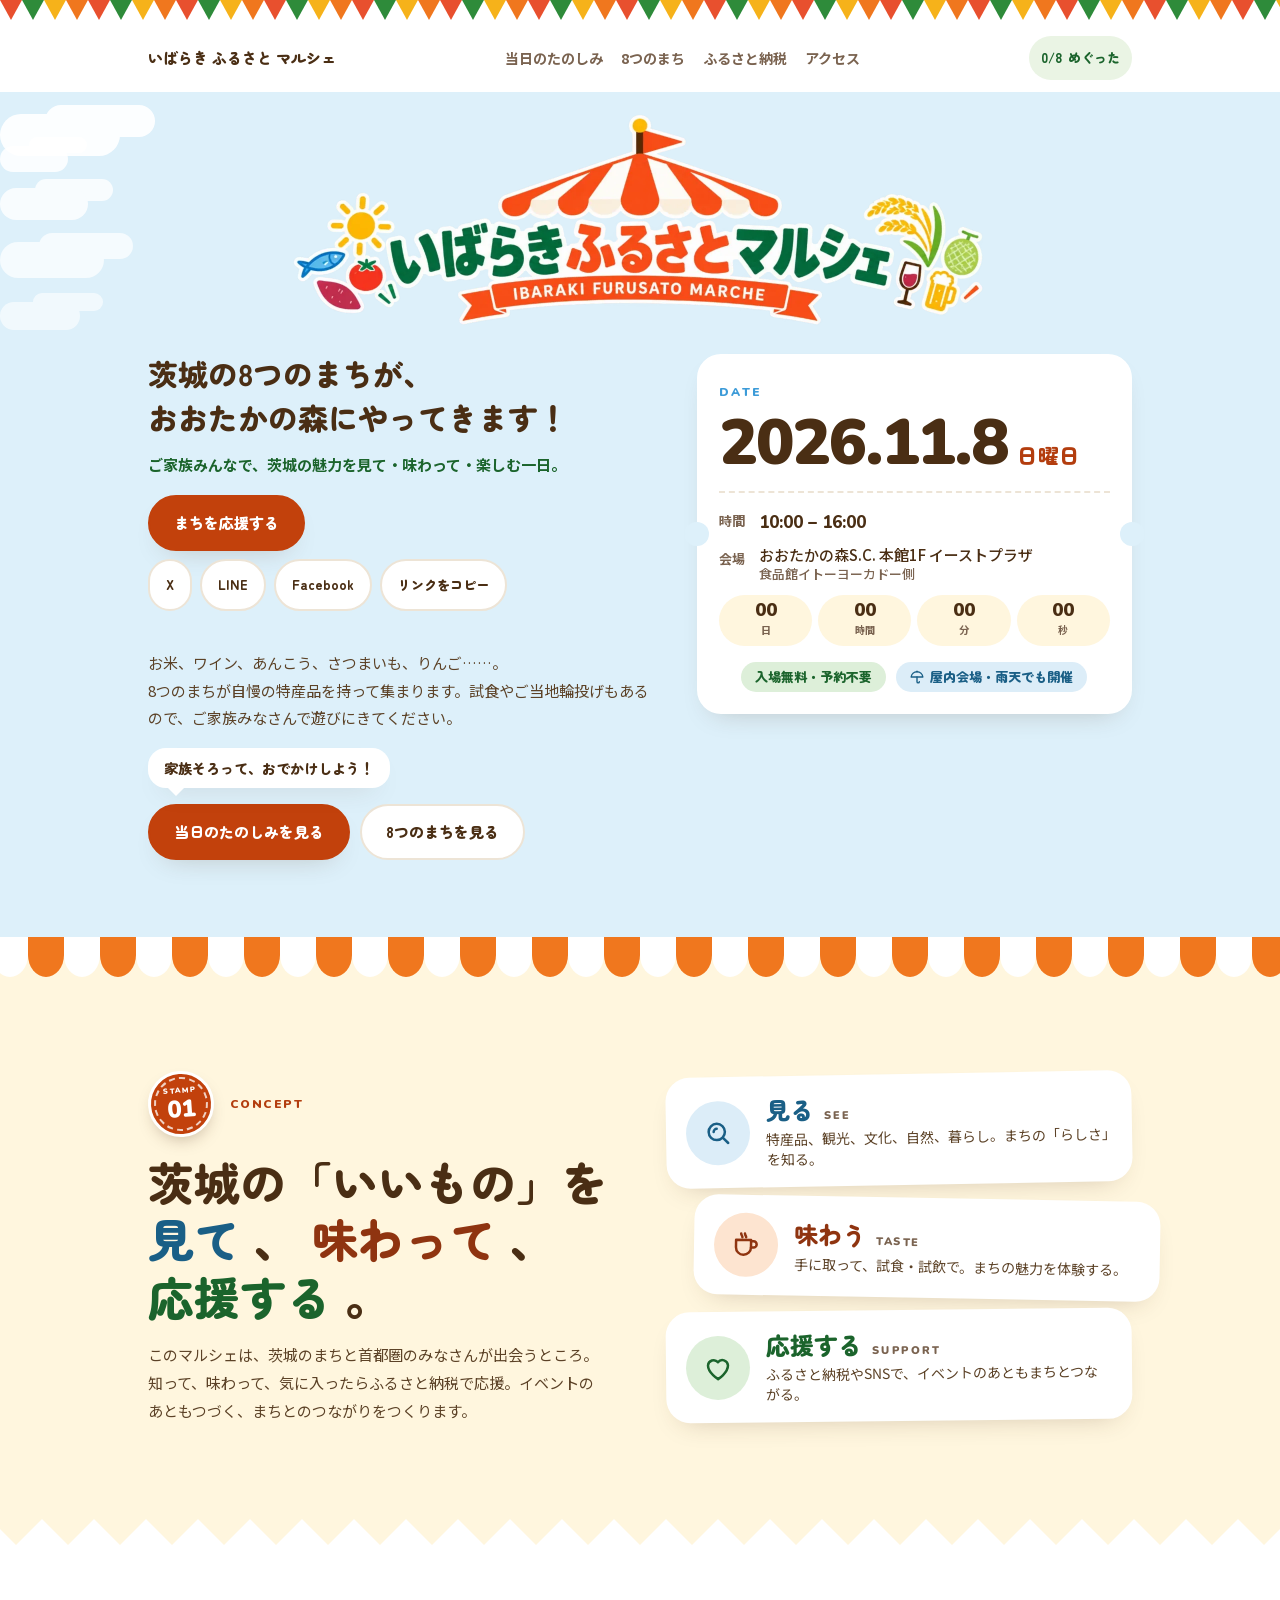
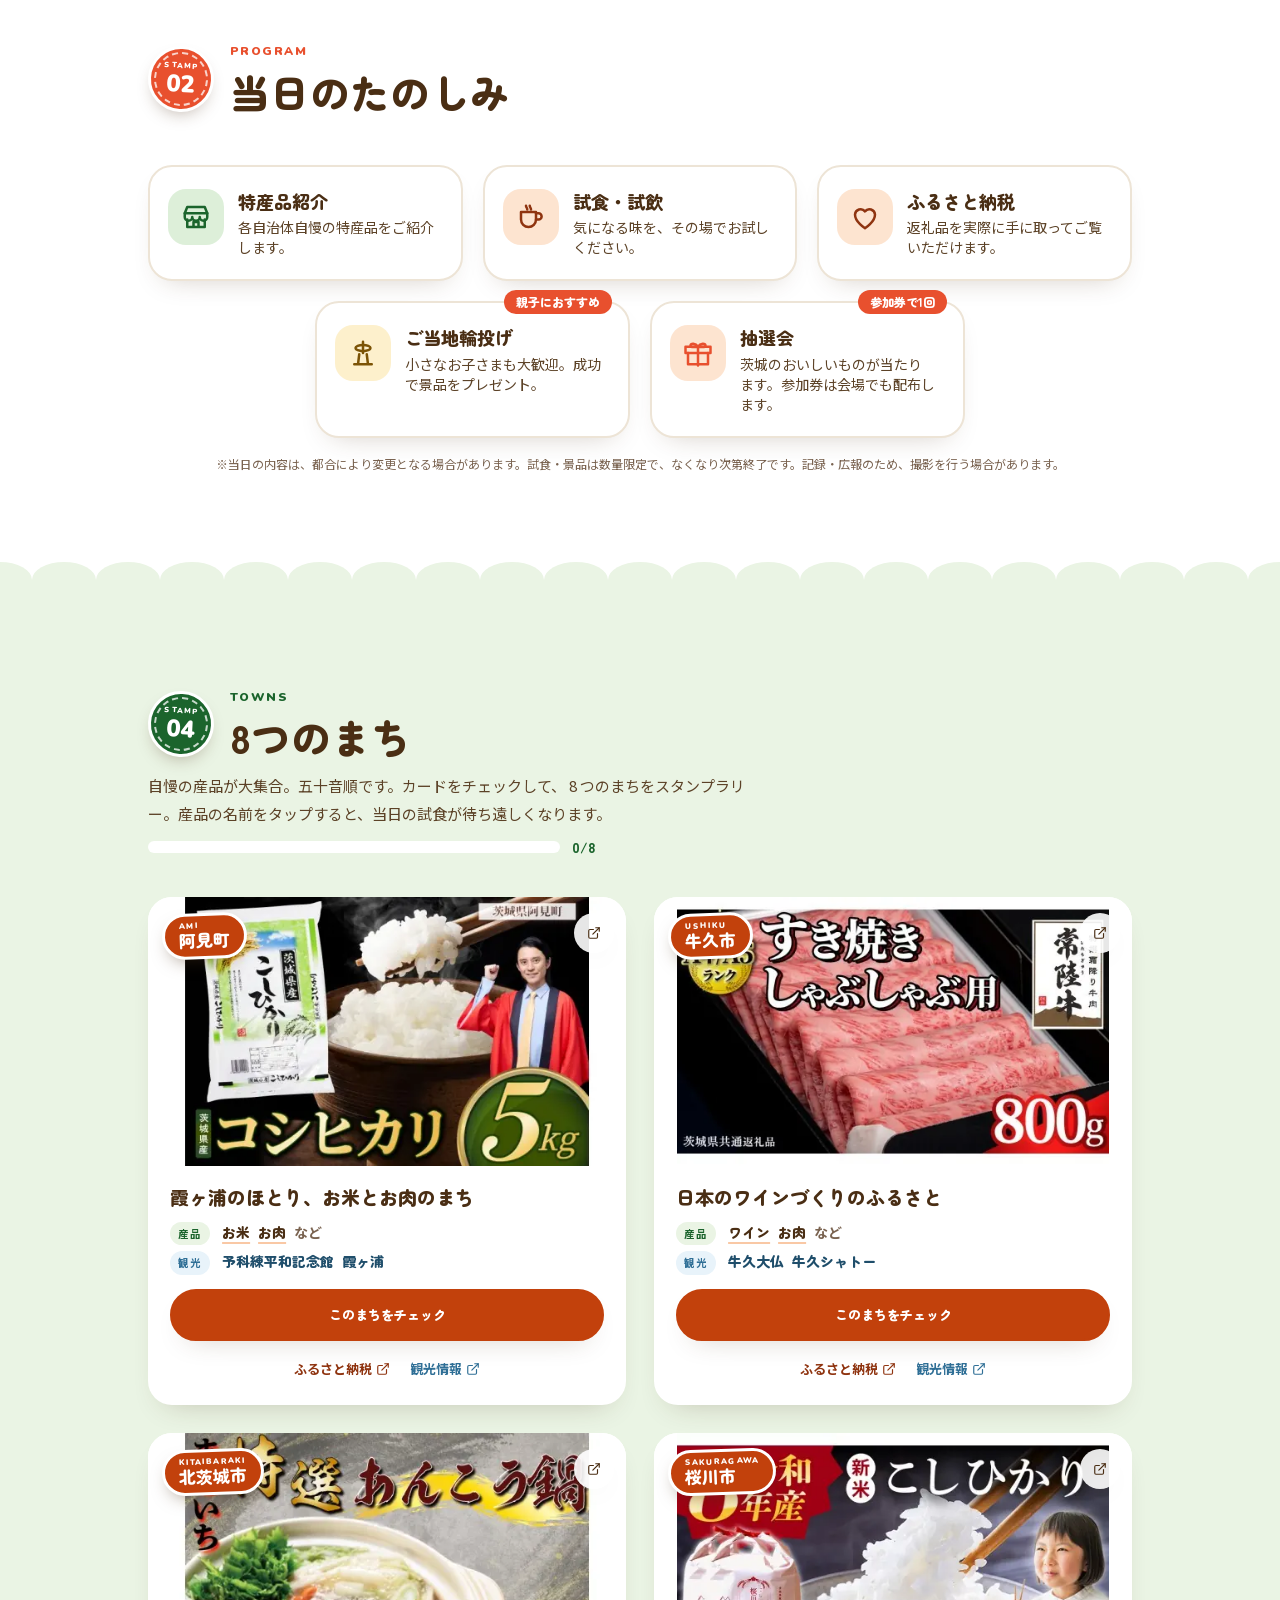
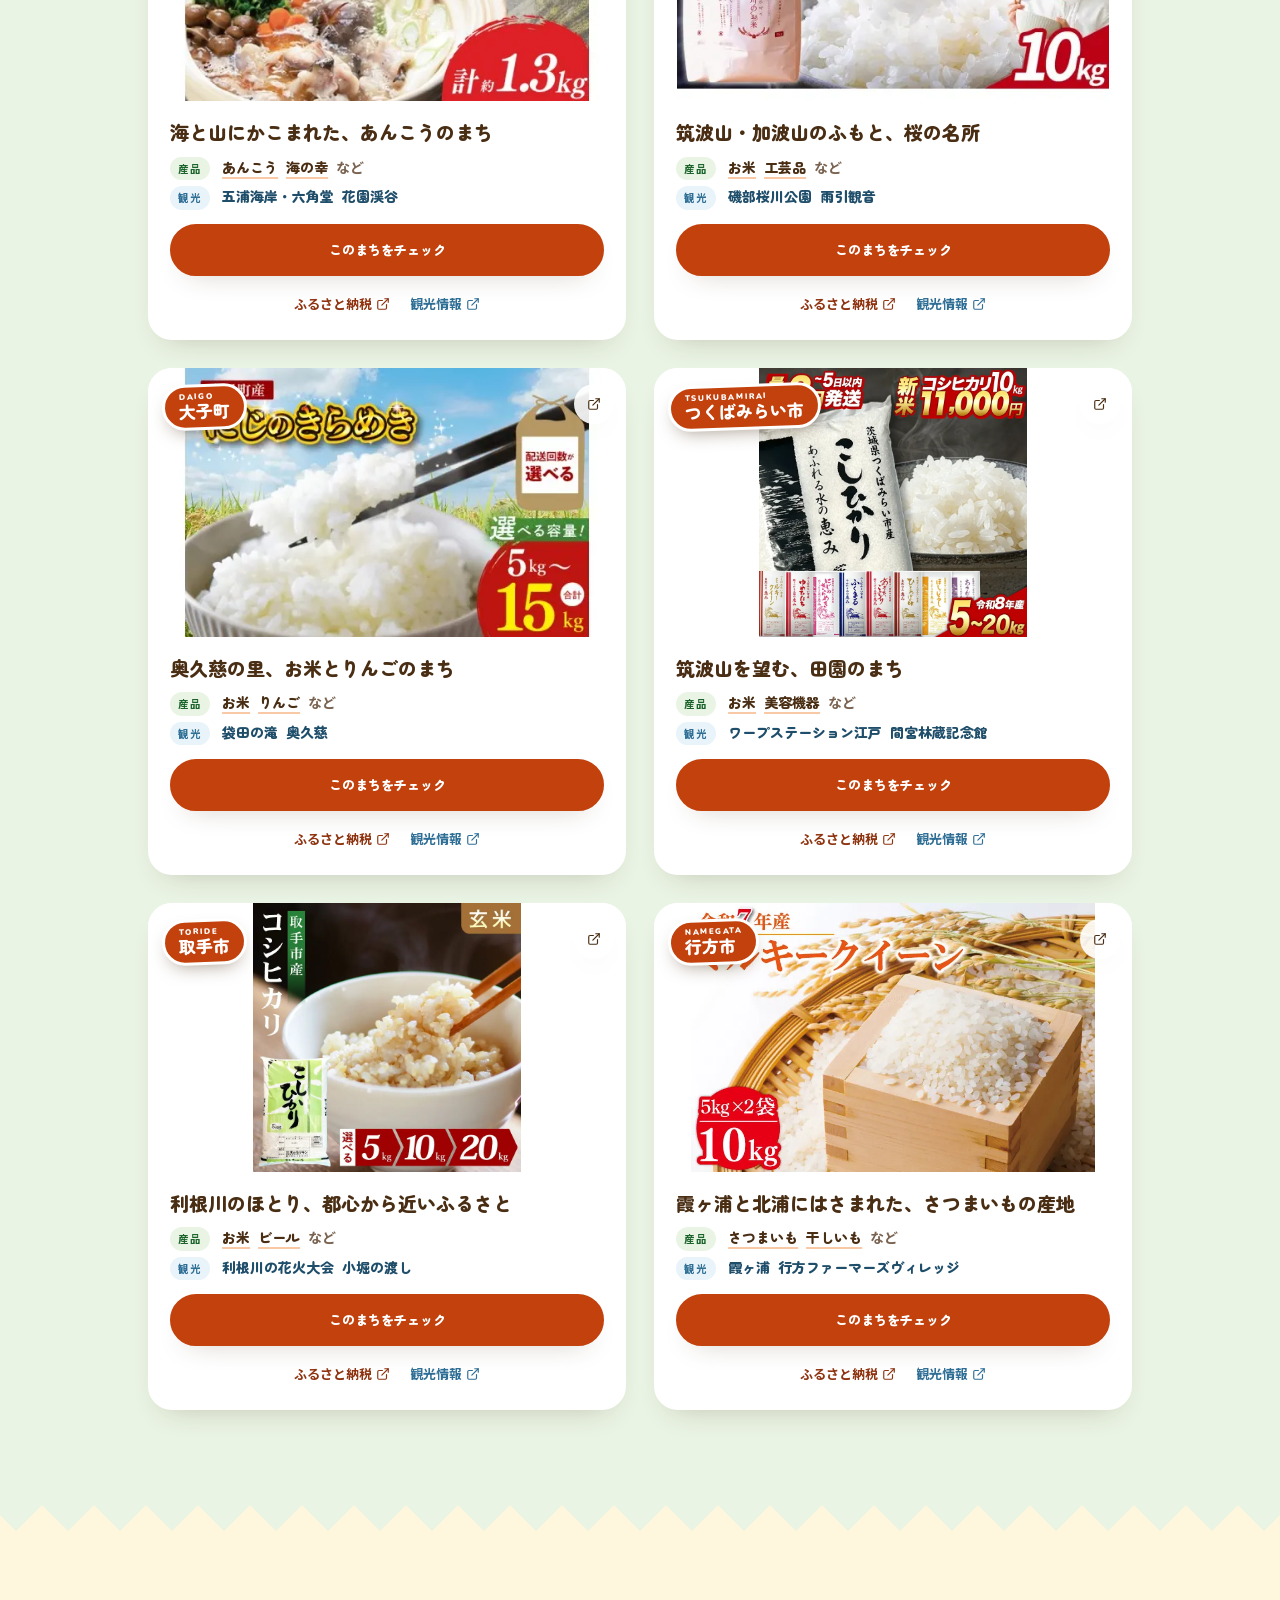
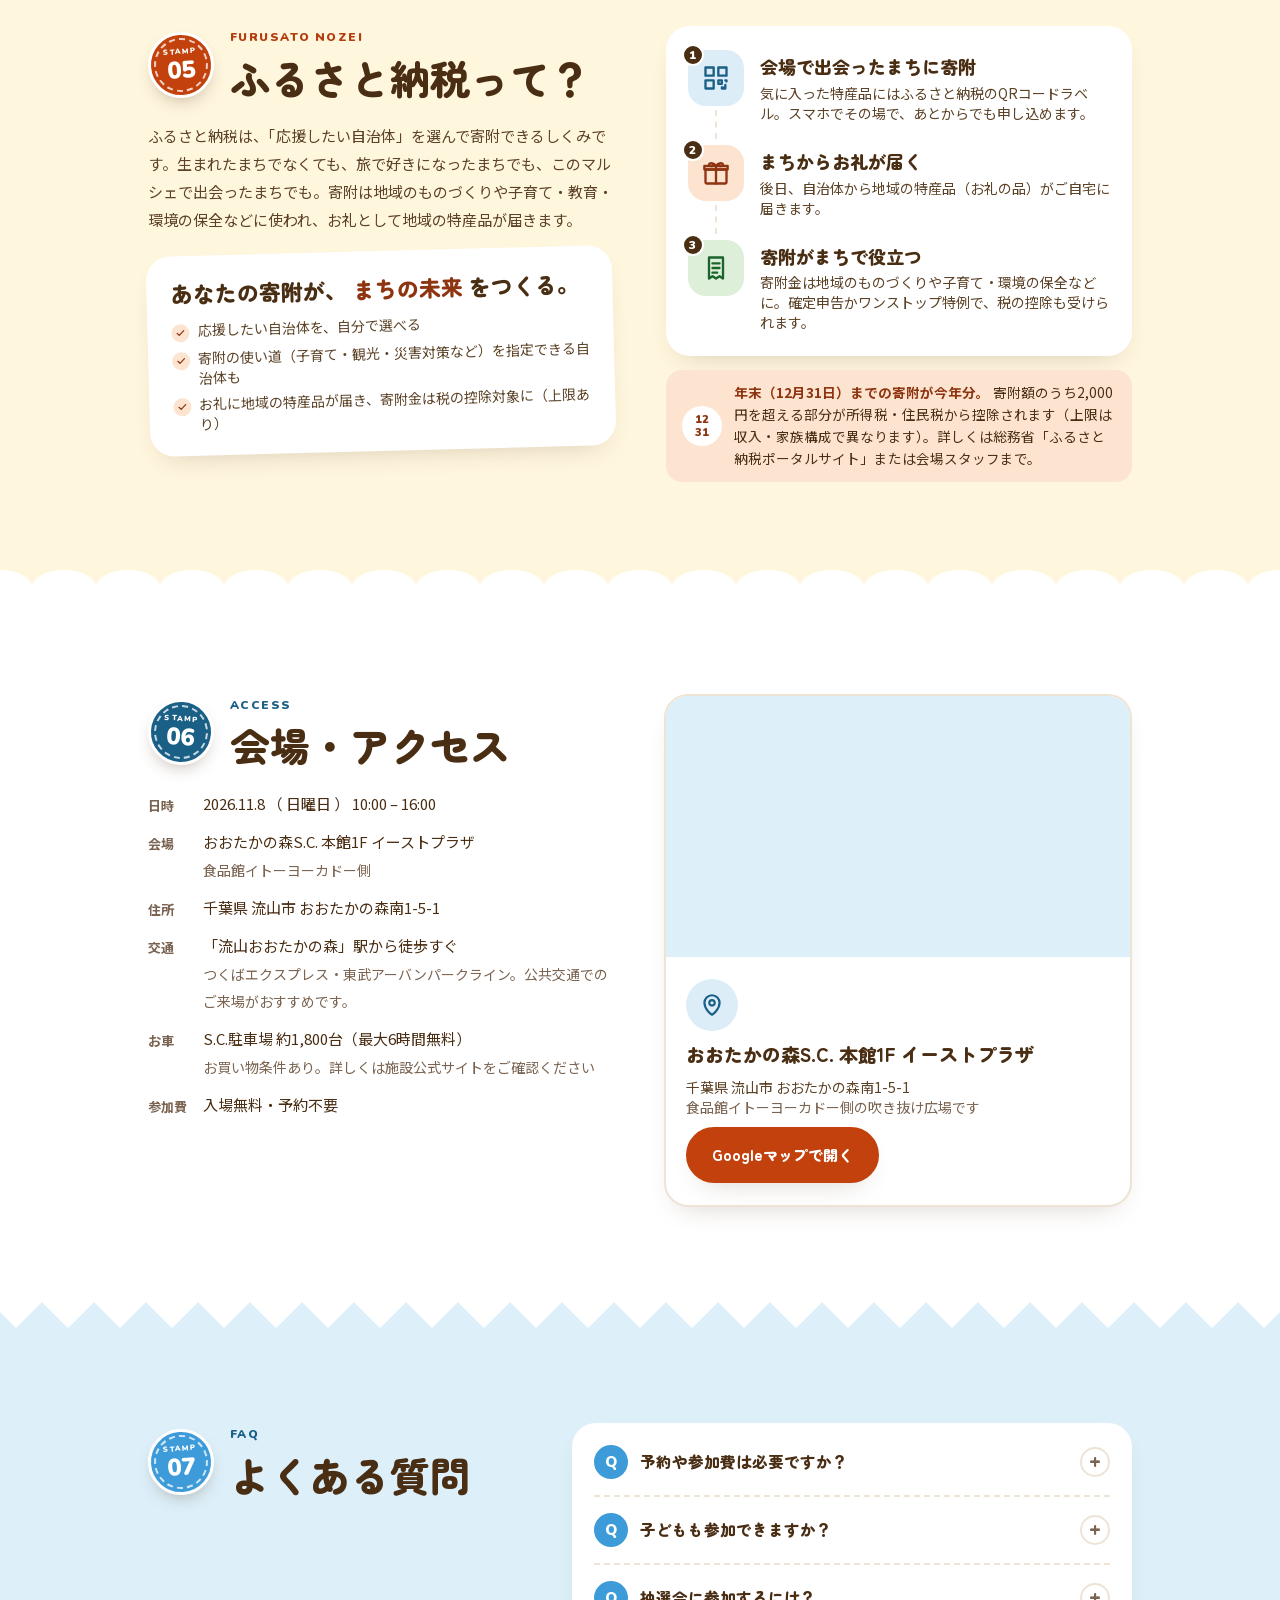
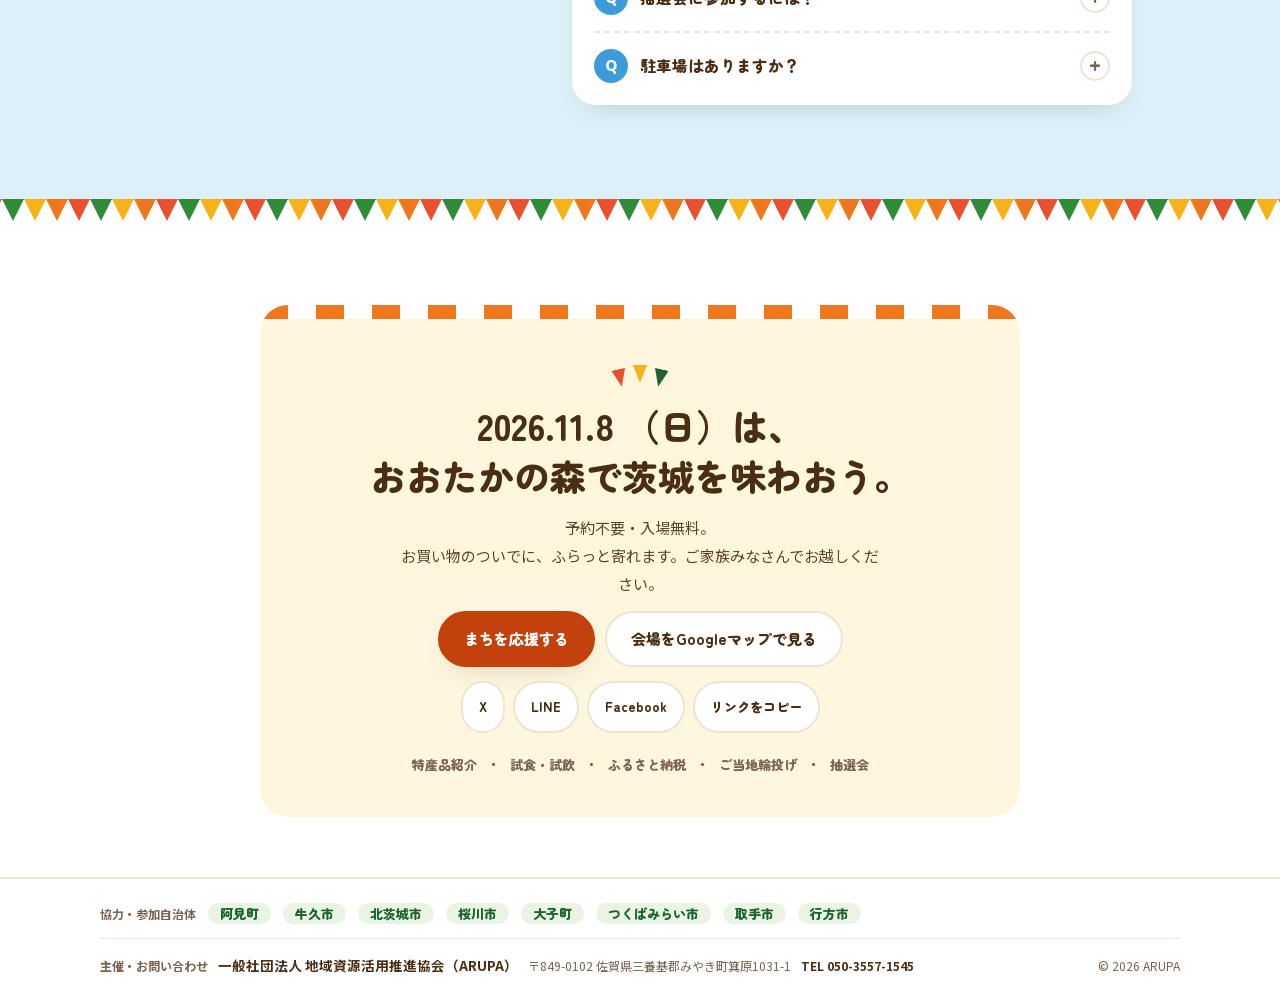
==== index.html @ 720c1970 "速度が一番良かった公開の状態に戻す" ====
<!DOCTYPE html>
<!-- 編集はこの HTML。見た目は assets/site.css、カウントダウンとスタンプラリーは assets/site.js。 -->
<html lang="ja" class="antialiased">
  <head>
    <noscript>
      <style>.reveal{opacity:1;filter:none;transform:none}</style>
    </noscript>
    <meta property="og:type" content="website">
    <meta property="og:locale" content="ja_JP">
    <meta property="og:site_name" content="いばらき ふるさと マルシェ">
    <meta property="og:title" content="いばらき ふるさと マルシェ｜2026.11.8（日）おおたかの森S.C.">
    <meta property="og:description" content="2026年11月8日（日）10:00–16:00、流山市おおたかの森S.C.本館1Fイーストプラザ。茨城の8つのまちによる特産品紹介・試食・ふるさと納税・ご当地輪投げ・抽選会。入場無料・予約不要、雨天でも開催。">
    <meta property="og:url" content="https://event.arupa.or.jp/">
    <meta property="og:image" content="https://event.arupa.or.jp/images/ogp.jpg">
    <meta property="og:image:secure_url" content="https://event.arupa.or.jp/images/ogp.jpg">
    <meta property="og:image:type" content="image/jpeg">
    <meta property="og:image:width" content="1200">
    <meta property="og:image:height" content="630">
    <meta property="og:image:alt" content="いばらき ふるさと マルシェ。2026年11月8日（日）10:00–16:00、おおたかの森S.C. 本館1F イーストプラザ。入場無料・申込不要。">
    <meta name="twitter:card" content="summary_large_image">
    <meta name="twitter:title" content="いばらき ふるさと マルシェ｜2026.11.8（日）おおたかの森S.C.">
    <meta name="twitter:description" content="2026年11月8日（日）10:00–16:00、流山市おおたかの森S.C.本館1Fイーストプラザ。茨城の8つのまちによる特産品紹介・試食・ふるさと納税・ご当地輪投げ・抽選会。入場無料・予約不要、雨天でも開催。">
    <meta name="twitter:image" content="https://event.arupa.or.jp/images/ogp.jpg">
    <meta name="twitter:image:alt" content="いばらき ふるさと マルシェ。2026年11月8日（日）10:00–16:00、おおたかの森S.C. 本館1F イーストプラザ。入場無料・申込不要。">
    <meta charset="utf-8">
    <meta name="viewport" content="width=device-width, initial-scale=1">
    <style>
    @font-face{font-family:"Zen Maru LCP";font-style:normal;font-weight:900;font-display:swap;src:url([data-uri]) format("woff2");unicode-range:U+0038,U+3001,U+304A,U+304B,U+304C,U+304D,U+3059,U+305F,U+3061,U+3063,U+3064,U+3066,U+306B,U+306E,U+307E,U+3084,U+57CE,U+68EE,U+8328,U+FF01}
    .lcp-title{font-family:"Zen Maru LCP","Display Fallback",sans-serif}
    @layer properties{@supports (((-webkit-hyphens:none)) and (not (margin-trim:inline))) or ((-moz-orient:inline) and (not (color:rgb(from red r g b)))){*,:before,:after,::backdrop{--tw-translate-x:0;--tw-translate-y:0;--tw-translate-z:0;--tw-scale-x:1;--tw-scale-y:1;--tw-scale-z:1;--tw-rotate-x:initial;--tw-rotate-y:initial;--tw-rotate-z:initial;--tw-skew-x:initial;--tw-skew-y:initial;--tw-pan-x:initial;--tw-pan-y:initial;--tw-pinch-zoom:initial;--tw-space-y-reverse:0;--tw-space-x-reverse:0;--tw-divide-x-reverse:0;--tw-border-style:solid;--tw-divide-y-reverse:0;--tw-gradient-position:initial;--tw-gradient-from:#0000;--tw-gradient-via:#0000;--tw-gradient-to:#0000;--tw-gradient-stops:initial;--tw-gradient-via-stops:initial;--tw-gradient-from-position:0%;--tw-gradient-via-position:50%;--tw-gradient-to-position:100%;--tw-leading:initial;--tw-font-weight:initial;--tw-tracking:initial;--tw-ordinal:initial;--tw-slashed-zero:initial;--tw-numeric-figure:initial;--tw-numeric-spacing:initial;--tw-numeric-fraction:initial;--tw-shadow:0 0 #0000;--tw-shadow-color:initial;--tw-shadow-alpha:100%;--tw-inset-shadow:0 0 #0000;--tw-inset-shadow-color:initial;--tw-inset-shadow-alpha:100%;--tw-ring-color:initial;--tw-ring-shadow:0 0 #0000;--tw-inset-ring-color:initial;--tw-inset-ring-shadow:0 0 #0000;--tw-ring-inset:initial;--tw-ring-offset-width:0px;--tw-ring-offset-color:#fff;--tw-ring-offset-shadow:0 0 #0000;--tw-outline-style:solid;--tw-blur:initial;--tw-brightness:initial;--tw-contrast:initial;--tw-grayscale:initial;--tw-hue-rotate:initial;--tw-invert:initial;--tw-opacity:initial;--tw-saturate:initial;--tw-sepia:initial;--tw-drop-shadow:initial;--tw-drop-shadow-color:initial;--tw-drop-shadow-alpha:100%;--tw-drop-shadow-size:initial;--tw-backdrop-blur:initial;--tw-backdrop-brightness:initial;--tw-backdrop-contrast:initial;--tw-backdrop-grayscale:initial;--tw-backdrop-hue-rotate:initial;--tw-backdrop-invert:initial;--tw-backdrop-opacity:initial;--tw-backdrop-saturate:initial;--tw-backdrop-sepia:initial;--tw-duration:initial;--tw-ease:initial;--tw-content:""}}}
    @layer theme{:root,:host{--font-sans:-apple-system, BlinkMacSystemFont, "Segoe UI", Roboto, "Helvetica Neue", "Noto Sans", Arial, sans-serif, "Apple Color Emoji", "Segoe UI Emoji", "Segoe UI Symbol", "Noto Color Emoji";--font-mono:ui-monospace, SFMono-Regular, Menlo, Monaco, Consolas, "Liberation Mono", "Courier New", monospace;--color-red-500:oklch(63.7% .237 25.331);--color-zinc-50:oklch(98.5% 0 none);--color-zinc-400:oklch(70.5% .015 286.067);--color-zinc-500:oklch(55.2% .016 285.938);--color-zinc-900:oklch(21% .006 285.885);--color-zinc-950:oklch(14.1% .005 285.823);--color-neutral-100:oklch(97% 0 none);--color-neutral-300:oklch(87% 0 none);--color-neutral-500:oklch(55.6% 0 none);--color-neutral-700:oklch(37.1% 0 none);--color-neutral-900:oklch(20.5% 0 none);--color-black:#000;--color-white:#fff;--spacing:.25rem;--container-xs:20rem;--container-sm:24rem;--container-md:28rem;--text-xs:.75rem;--text-xs--line-height:calc(1 / .75);--text-sm:.875rem;--text-sm--line-height:calc(1.25 / .875);--text-base:1rem;--text-base--line-height:calc(1.5 / 1);--text-lg:1.125rem;--text-lg--line-height:calc(1.75 / 1.125);--text-xl:1.25rem;--text-xl--line-height:calc(1.75 / 1.25);--text-2xl:1.5rem;--text-2xl--line-height:calc(2 / 1.5);--text-3xl:1.875rem;--font-weight-medium:500;--font-weight-semibold:600;--font-weight-bold:700;--font-weight-black:900;--tracking-tight:-.025em;--tracking-wide:.025em;--tracking-widest:.1em;--leading-tight:1.25;--leading-snug:1.375;--leading-normal:1.5;--leading-relaxed:1.625;--radius-xs:.125rem;--radius-sm:12px;--radius-md:16px;--radius-lg:24px;--radius-xl:28px;--radius-2xl:1rem;--radius-3xl:1.5rem;--ease-in:cubic-bezier(.4, 0, 1, 1);--ease-out:cubic-bezier(.22, 1, .36, 1);--ease-in-out:cubic-bezier(.4, 0, .2, 1);--animate-pulse:pulse 2s cubic-bezier(.4, 0, .6, 1) infinite;--blur-md:12px;--aspect-video:16 / 9;--default-transition-duration:.15s;--default-transition-timing-function:cubic-bezier(.4, 0, .2, 1);--default-font-family:var(--font-sans);--default-mono-font-family:var(--font-mono);--color-sky:#ddf0fa;--color-cream:#fff6de;--color-cream-2:#fdf0cc;--color-mint:#eaf4e4;--color-orange:#f0771e;--color-orange-d:#c85c10;--color-orange-2:#fde4d0;--color-green:#2e8b3a;--color-green-2:#ddefd9;--color-yellow:#f6b21a;--color-yellow-d:#9a6a0c;--color-red:#e8502e;--color-blue:#3c9bd8;--color-blue-d:#2c7eb0;--color-blue-2:#dcedf8;--color-blue-3:#e8f3fa;--color-blue-t:#2f6f96;--color-blue-ink:#1f4e6b;--color-ink:#4a2e14;--color-ink-2:#7a6350;--color-ink-3:#5c4227;--color-line:#ede4d6;--color-paper:#fff;--font-display:"Zen Maru Gothic", "Hiragino Maru Gothic ProN", sans-serif;--font-body:"Noto Sans JP", "Hiragino Kaku Gothic ProN", system-ui, sans-serif;--font-num:"Nunito", "Noto Sans JP", sans-serif;--shadow-card:0 12px 28px -16px #4a2e1447;--shadow-lift:0 18px 32px -14px #4a2e1461;--ease-pop:cubic-bezier(.34, 1.36, .64, 1)}}
    @layer base{*,:after,:before,::backdrop{box-sizing:border-box;border:0 solid;margin:0;padding:0}::file-selector-button{box-sizing:border-box;border:0 solid;margin:0;padding:0}html,:host{-webkit-text-size-adjust:100%;tab-size:4;line-height:1.5;font-family:var(--default-font-family,-apple-system, BlinkMacSystemFont, "Segoe UI", Roboto, "Helvetica Neue", "Noto Sans", Arial, sans-serif, "Apple Color Emoji", "Segoe UI Emoji", "Segoe UI Symbol", "Noto Color Emoji");font-feature-settings:var(--default-font-feature-settings,normal);font-variation-settings:var(--default-font-variation-settings,normal);-webkit-tap-highlight-color:transparent}hr{height:0;color:inherit;border-top-width:1px}abbr:where([title]){-webkit-text-decoration:underline dotted;text-decoration:underline dotted}h1,h2,h3,h4,h5,h6{font-size:inherit;font-weight:inherit}a{color:inherit;-webkit-text-decoration:inherit;-webkit-text-decoration:inherit;-webkit-text-decoration:inherit;-webkit-text-decoration:inherit;text-decoration:inherit}b,strong{font-weight:bolder}code,kbd,samp,pre{font-family:var(--default-mono-font-family,ui-monospace, SFMono-Regular, Menlo, Monaco, Consolas, "Liberation Mono", "Courier New", monospace);font-feature-settings:var(--default-mono-font-feature-settings,normal);font-variation-settings:var(--default-mono-font-variation-settings,normal);font-size:1em}small{font-size:80%}sub,sup{vertical-align:baseline;font-size:75%;line-height:0;position:relative}sub{bottom:-.25em}sup{top:-.5em}table{text-indent:0;border-color:inherit;border-collapse:collapse}:-moz-focusring:where(:not(iframe)){outline:auto}progress{vertical-align:baseline}summary{display:list-item}ol,ul,menu{list-style:none}img,svg,video,canvas,audio,iframe,embed,object{vertical-align:middle;display:block}img,video{max-width:100%;height:auto}button,input,select,optgroup,textarea{font:inherit;font-feature-settings:inherit;font-variation-settings:inherit;letter-spacing:inherit;color:inherit;opacity:1;background-color:#0000;border-radius:0}::file-selector-button{font:inherit;font-feature-settings:inherit;font-variation-settings:inherit;letter-spacing:inherit;color:inherit;opacity:1;background-color:#0000;border-radius:0}:where(select:is([multiple],[size])) optgroup{font-weight:bolder}:where(select:is([multiple],[size])) optgroup option{padding-inline-start:20px}::file-selector-button{margin-inline-end:4px}::placeholder{opacity:1}@supports (not ((-webkit-appearance:-apple-pay-button))) or (contain-intrinsic-size:1px){::placeholder{color:currentColor}@supports (color:color-mix(in lab, red, red)){::placeholder{color:color-mix(in oklab, currentcolor 50%, transparent)}}}textarea{resize:vertical}::-webkit-search-decoration{-webkit-appearance:none}::-webkit-date-and-time-value{min-height:1lh;text-align:inherit}::-webkit-datetime-edit{display:inline-flex}::-webkit-datetime-edit-fields-wrapper{padding:0}::-webkit-datetime-edit{padding-block:0}::-webkit-datetime-edit-year-field{padding-block:0}::-webkit-datetime-edit-month-field{padding-block:0}::-webkit-datetime-edit-day-field{padding-block:0}::-webkit-datetime-edit-hour-field{padding-block:0}::-webkit-datetime-edit-minute-field{padding-block:0}::-webkit-datetime-edit-second-field{padding-block:0}::-webkit-datetime-edit-millisecond-field{padding-block:0}::-webkit-datetime-edit-meridiem-field{padding-block:0}::-webkit-calendar-picker-indicator{line-height:1}:-moz-ui-invalid{box-shadow:none}button,input:where([type=button],[type=reset],[type=submit]){appearance:button}::file-selector-button{appearance:button}::-webkit-inner-spin-button{height:auto}::-webkit-outer-spin-button{height:auto}[hidden]:where(:not([hidden=until-found])){display:none!important}html{scroll-behavior:smooth;-webkit-text-size-adjust:100%;-webkit-font-smoothing:antialiased}body{color:var(--color-ink);font-family:var(--font-body);background:#fff;margin:0;font-weight:400;line-height:1.85;overflow-x:hidden}h1,h2,h3,h4{font-family:var(--font-display);text-wrap:balance;word-break:keep-all;line-break:strict;font-weight:900;line-height:1.3}p{text-wrap:pretty}button:not(:disabled),[role=button]:not(:disabled){cursor:pointer}:focus-visible{outline:3px solid var(--color-blue);outline-offset:3px;border-radius:6px}section[id]{scroll-margin-top:72px}}
    @layer components{.bunting{background:url("data:image/svg+xml,%3Csvg xmlns='http://www.w3.org/2000/svg' width='88' height='24' viewBox='0 0 88 24'%3E%3Cpath d='M0 0h22l-11 20z' fill='%23E8502E'/%3E%3Cpath d='M22 0h22l-11 20z' fill='%232E8B3A'/%3E%3Cpath d='M44 0h22l-11 20z' fill='%23F6B21A'/%3E%3Cpath d='M66 0h22l-11 20z' fill='%23F0771E'/%3E%3C/svg%3E") 0 0/88px 24px repeat-x;height:24px}.div-band{background-position:top;background-repeat:repeat-x;height:40px}.div-tent{background-color:var(--color-cream);background-image:url("data:image/svg+xml,%3Csvg xmlns='http://www.w3.org/2000/svg' width='72' height='46' viewBox='0 0 72 46'%3E%3Cpath d='M0 0h36v18a18 22 0 0 1-36 0z' fill='%23F0771E'/%3E%3Cpath d='M36 0h36v18a18 22 0 0 1-36 0z' fill='%23FFFFFF'/%3E%3C/svg%3E");background-size:72px 46px;height:46px}.div-tri-cream{background-color:#fff;background-image:url("data:image/svg+xml,%3Csvg xmlns='http://www.w3.org/2000/svg' width='52' height='40' viewBox='0 0 52 40'%3E%3Cpath d='M0 0h52v7L26 33 0 7z' fill='%23FFF6DE'/%3E%3C/svg%3E");background-size:52px 40px}.div-flag{background-color:var(--color-cream-2);background-image:url("data:image/svg+xml,%3Csvg xmlns='http://www.w3.org/2000/svg' width='64' height='40' viewBox='0 0 64 40'%3E%3Cpath d='M0 0h64v9a32 22 0 0 1-64 0z' fill='%23FFFFFF'/%3E%3C/svg%3E");background-size:64px 40px}.div-arch-mint{background-color:var(--color-cream-2);background-image:url("data:image/svg+xml,%3Csvg xmlns='http://www.w3.org/2000/svg' width='64' height='36' viewBox='0 0 64 36'%3E%3Cpath d='M0 36V18a32 18 0 0 1 64 0v18z' fill='%23EAF4E4'/%3E%3C/svg%3E");background-position:bottom;background-size:64px 36px;height:36px}.div-to-mint{background-color:#fff;background-image:url("data:image/svg+xml,%3Csvg xmlns='http://www.w3.org/2000/svg' width='64' height='36' viewBox='0 0 64 36'%3E%3Cpath d='M0 36V18a32 18 0 0 1 64 0v18z' fill='%23EAF4E4'/%3E%3C/svg%3E");background-position:bottom;background-size:64px 36px;height:36px}.div-tri-mint{background-color:var(--color-cream);background-image:url("data:image/svg+xml,%3Csvg xmlns='http://www.w3.org/2000/svg' width='52' height='40' viewBox='0 0 52 40'%3E%3Cpath d='M0 0h52v7L26 33 0 7z' fill='%23EAF4E4'/%3E%3C/svg%3E");background-size:52px 40px}.div-arch-white{background-color:var(--color-cream);background-image:url("data:image/svg+xml,%3Csvg xmlns='http://www.w3.org/2000/svg' width='64' height='36' viewBox='0 0 64 36'%3E%3Cpath d='M0 36V18a32 18 0 0 1 64 0v18z' fill='%23FFFFFF'/%3E%3C/svg%3E");background-position:bottom;background-size:64px 36px;height:36px}.div-tri-white-sky{background-color:var(--color-sky);background-image:url("data:image/svg+xml,%3Csvg xmlns='http://www.w3.org/2000/svg' width='52' height='40' viewBox='0 0 52 40'%3E%3Cpath d='M0 0h52v7L26 33 0 7z' fill='%23FFFFFF'/%3E%3C/svg%3E");background-size:52px 40px}.div-garland{background-color:#fff;background-image:url("data:image/svg+xml,%3Csvg xmlns='http://www.w3.org/2000/svg' width='88' height='40' viewBox='0 0 88 40'%3E%3Cpath d='M0 0h88v6H0z' fill='%23DDF0FA'/%3E%3Cpath d='M0 6h22l-11 22z' fill='%23E8502E'/%3E%3Cpath d='M22 6h22l-11 22z' fill='%232E8B3A'/%3E%3Cpath d='M44 6h22l-11 22z' fill='%23F6B21A'/%3E%3Cpath d='M66 6h22l-11 22z' fill='%23F0771E'/%3E%3C/svg%3E");background-size:88px 40px}.muni-gift{z-index:1;background:var(--color-paper);border-radius:6px;width:min(38%,10rem);padding:3px;position:absolute;top:.65rem;right:.65rem;overflow:hidden;transform:rotate(4deg);box-shadow:0 8px 18px -10px #4a2e1473}.muni-gift img{border-radius:4px;width:100%;height:auto;display:block}.stamp{text-align:center;color:#fff;outline-offset:-8px;width:66px;height:66px;font-family:var(--font-num);border:3px solid #fff;border-radius:50%;outline:2px dashed #ffffffbf;flex:none;place-content:center;font-weight:900;line-height:1;display:grid;box-shadow:0 8px 18px -8px #4a2e1466}.stamp small{letter-spacing:.14em;font-size:7.5px;display:block}.stamp b{margin-top:3px;font-size:24px;display:block}.stamp.ink{color:var(--color-ink);outline-color:#4a2e1459}.btn-marche{min-height:48px;font-family:var(--font-display);transition:transform .15s var(--ease-out), background-color .15s ease, box-shadow .15s ease;border:2px solid #0000;border-radius:999px;justify-content:center;align-items:center;gap:8px;padding:12px 24px;font-size:15px;font-weight:900;text-decoration:none;display:inline-flex}.btn-marche:active{transform:scale(.96)}.btn-marche.primary{background:var(--color-orange);color:#fff;border-color:var(--color-orange);box-shadow:var(--shadow-card)}.btn-marche.primary:hover{background:var(--color-orange-d);border-color:var(--color-orange-d);color:#fff;transform:translateY(-2px)}.btn-marche.ghost{color:var(--color-ink);border-color:var(--color-line);background:#fff}.btn-marche.ghost:hover{color:var(--color-ink);box-shadow:var(--shadow-card);transform:translateY(-2px)}.ticket-notch:before,.ticket-notch:after{content:"";background:var(--color-sky);border-radius:50%;width:24px;height:24px;position:absolute;top:50%;transform:translateY(-50%)}.ticket-notch:before{left:-12px}.ticket-notch:after{right:-12px}.reveal{opacity:0;filter:blur(4px);transition:opacity .5s var(--ease-out), transform .5s var(--ease-out), filter .5s var(--ease-out);transform:translateY(16px)}.reveal.is-in{opacity:1;filter:none;transform:none}.cloud-blob{will-change:transform;background:#fff;border-radius:30px;animation:linear infinite drift;position:absolute}.float-y{animation:4.4s ease-in-out infinite floaty}.wiggle{animation:2.8s ease-in-out infinite wiggle}}@layer utilities{.pointer-events-none { pointer-events: none; }.sr-only { clip-path: inset(50%); white-space: nowrap; border-width: 0px; width: 1px; height: 1px; margin: -1px; padding: 0px; position: absolute; overflow: hidden; }.absolute { position: absolute; }.fixed { position: fixed; }.relative { position: relative; }.sticky { position: sticky; }.inset-0 { inset: 0px; }.inset-x-0 { inset-inline: 0px; }.-top-1\.5 { top: calc(var(--spacing) * -1.5); }.-top-\[13px\] { top: -13px; }.top-0 { top: 0px; }.top-4 { top: calc(var(--spacing) * 4); }.top-\[60px\] { top: 60px; }.right-3 { right: calc(var(--spacing) * 3); }.right-4 { right: calc(var(--spacing) * 4); }.bottom-0 { bottom: 0px; }.bottom-1\.5 { bottom: calc(var(--spacing) * 1.5); }.bottom-\[-8px\] { bottom: -8px; }.-left-1\.5 { left: calc(var(--spacing) * -1.5); }.left-2\.5 { left: calc(var(--spacing) * 2.5); }.left-5 { left: calc(var(--spacing) * 5); }.left-\[27px\] { left: 27px; }.z-20 { z-index: 20; }.z-40 { z-index: 40; }.z-\[2\] { z-index: 2; }.-mx-\[clamp\(18px\,5vw\,48px\)\] { margin-inline: calc(-1 * clamp(18px, 5vw, 48px)); }.mx-auto { margin-inline: auto; }.mt-0\.5 { margin-top: calc(var(--spacing) * .5); }.mt-1 { margin-top: var(--spacing); }.mt-1\.5 { margin-top: calc(var(--spacing) * 1.5); }.mt-3 { margin-top: calc(var(--spacing) * 3); }.mt-3\.5 { margin-top: calc(var(--spacing) * 3.5); }.mt-4 { margin-top: calc(var(--spacing) * 4); }.mb-1 { margin-bottom: var(--spacing); }.mb-5 { margin-bottom: calc(var(--spacing) * 5); }.mb-\[clamp\(16px\,3vw\,32px\)\] { margin-bottom: clamp(16px, 3vw, 32px); }.mb-\[clamp\(20px\,4vw\,40px\)\] { margin-bottom: clamp(20px, 4vw, 40px); }.block { display: block; }.flex { display: flex; }.grid { display: grid; }.hidden { display: none; }.inline-flex { display: inline-flex; }.aspect-\[4\/3\] { aspect-ratio: 4 / 3; }.aspect-video { aspect-ratio: var(--aspect-video); }.size-2\.5 { width: calc(var(--spacing) * 2.5); height: calc(var(--spacing) * 2.5); }.size-3\.5 { width: calc(var(--spacing) * 3.5); height: calc(var(--spacing) * 3.5); }.size-10 { width: calc(var(--spacing) * 10); height: calc(var(--spacing) * 10); }.size-14 { width: calc(var(--spacing) * 14); height: calc(var(--spacing) * 14); }.size-16 { width: calc(var(--spacing) * 16); height: calc(var(--spacing) * 16); }.size-\[18px\] { width: 18px; height: 18px; }.size-\[22px\] { width: 22px; height: 22px; }.size-\[30px\] { width: 30px; height: 30px; }.size-\[34px\] { width: 34px; height: 34px; }.size-\[52px\] { width: 52px; height: 52px; }.size-full { width: 100%; height: 100%; }.h-3 { height: calc(var(--spacing) * 3); }.h-3\.5 { height: calc(var(--spacing) * 3.5); }.h-12 { height: calc(var(--spacing) * 12); }.h-\[18px\] { height: 18px; }.h-auto { height: auto; }.h-full { height: 100%; }.max-h-\[min\(300px\,33vh\)\] { max-height: min(300px, 33vh); }.min-h-8 { min-height: calc(var(--spacing) * 8); }.min-h-10 { min-height: calc(var(--spacing) * 10); }.min-h-11 { min-height: calc(var(--spacing) * 11); }.min-h-12 { min-height: calc(var(--spacing) * 12); }.min-h-\[240px\] { min-height: 240px; }.w-3\.5 { width: calc(var(--spacing) * 3.5); }.w-\[min\(100\%\,560px\)\] { width: min(100%, 560px); }.w-full { width: 100%; }.max-w-\[30em\] { max-width: 30em; }.max-w-\[32em\] { max-width: 32em; }.max-w-\[34em\] { max-width: 34em; }.max-w-\[40em\] { max-width: 40em; }.max-w-\[760px\] { max-width: 760px; }.max-w-\[1080px\] { max-width: 1080px; }.max-w-\[min\(64\%\,13rem\)\] { max-width: min(64%, 13rem); }.max-w-full { max-width: 100%; }.max-w-md { max-width: var(--container-md); }.min-w-0 { min-width: 0px; }.min-w-\[min\(82vw\,340px\)\] { min-width: min(82vw, 340px); }.flex-1 { flex: 1 1 0%; }.shrink-0 { flex-shrink: 0; }.-rotate-2 { rotate: -2deg; }.-rotate-12 { rotate: -12deg; }.-rotate-\[1\.5deg\] { rotate: -1.5deg; }.rotate-12 { rotate: 12deg; }.cursor-pointer { cursor: pointer; }.\[scrollbar-width\:none\] { scrollbar-width: none; }.list-none { list-style-type: none; }.grid-cols-1 { grid-template-columns: repeat(1, minmax(0px, 1fr)); }.grid-cols-2 { grid-template-columns: repeat(2, minmax(0px, 1fr)); }.grid-cols-4 { grid-template-columns: repeat(4, minmax(0px, 1fr)); }.grid-cols-\[18px_1fr\] { grid-template-columns: 18px 1fr; }.grid-cols-\[34px_1fr\] { grid-template-columns: 34px 1fr; }.grid-cols-\[34px_minmax\(0\,1fr\)_30px\] { grid-template-columns: 34px minmax(0px, 1fr) 30px; }.grid-cols-\[56px_1fr\] { grid-template-columns: 56px 1fr; }.grid-cols-\[64px_1fr\] { grid-template-columns: 64px 1fr; }.grid-cols-\[auto_1fr\] { grid-template-columns: auto 1fr; }.grid-rows-\[auto_1fr_auto\] { grid-template-rows: auto 1fr auto; }.flex-wrap { flex-wrap: wrap; }.place-items-center { place-items: center; }.content-start { align-content: flex-start; }.items-baseline { align-items: baseline; }.items-center { align-items: center; }.items-end { align-items: flex-end; }.items-start { align-items: flex-start; }.justify-between { justify-content: space-between; }.justify-center { justify-content: center; }.justify-items-start { justify-items: start; }.gap-1 { gap: var(--spacing); }.gap-1\.5 { gap: calc(var(--spacing) * 1.5); }.gap-2 { gap: calc(var(--spacing) * 2); }.gap-2\.5 { gap: calc(var(--spacing) * 2.5); }.gap-3 { gap: calc(var(--spacing) * 3); }.gap-3\.5 { gap: calc(var(--spacing) * 3.5); }.gap-4 { gap: calc(var(--spacing) * 4); }.gap-\[18px\] { gap: 18px; }.gap-\[clamp\(20px\,3vw\,28px\)\] { gap: clamp(20px, 3vw, 28px); }.gap-\[clamp\(22px\,4vw\,48px\)\] { gap: clamp(22px, 4vw, 48px); }.gap-\[clamp\(24px\,4vw\,56px\)\] { gap: clamp(24px, 4vw, 56px); }.gap-x-2 { column-gap: calc(var(--spacing) * 2); }.gap-x-2\.5 { column-gap: calc(var(--spacing) * 2.5); }.gap-x-3 { column-gap: calc(var(--spacing) * 3); }.gap-x-3\.5 { column-gap: calc(var(--spacing) * 3.5); }.gap-x-4 { column-gap: calc(var(--spacing) * 4); }.gap-x-5 { column-gap: calc(var(--spacing) * 5); }.gap-x-\[18px\] { column-gap: 18px; }.gap-y-0\.5 { row-gap: calc(var(--spacing) * .5); }.gap-y-1 { row-gap: var(--spacing); }.gap-y-1\.5 { row-gap: calc(var(--spacing) * 1.5); }.gap-y-2 { row-gap: calc(var(--spacing) * 2); }.gap-y-2\.5 { row-gap: calc(var(--spacing) * 2.5); }.self-center { align-self: center; }.truncate { text-overflow: ellipsis; white-space: nowrap; overflow: hidden; }.overflow-hidden { overflow: hidden; }.overflow-x-auto { overflow-x: auto; }.overflow-x-clip { overflow-x: clip; }.rounded-2xl { border-radius: var(--radius-2xl); }.rounded-3xl { border-radius: var(--radius-3xl); }.rounded-\[18px\] { border-radius: 18px; }.rounded-\[28px\] { border-radius: 28px; }.rounded-full { border-radius: 2.14748e+09px; }.rounded-xl { border-radius: var(--radius-xl); }.rounded-t-3xl { border-top-left-radius: var(--radius-3xl); border-top-right-radius: var(--radius-3xl); }.border-0 { border-style: var(--tw-border-style); border-width: 0px; }.border-2 { border-style: var(--tw-border-style); border-width: 2px; }.border-\[3px\] { border-style: var(--tw-border-style); border-width: 3px; }.border-x-8 { border-inline-style: var(--tw-border-style); border-inline-width: 8px; }.border-t { border-top-style: var(--tw-border-style); border-top-width: 1px; }.border-t-2 { border-top-style: var(--tw-border-style); border-top-width: 2px; }.border-t-8 { border-top-style: var(--tw-border-style); border-top-width: 8px; }.border-b-0 { border-bottom-style: var(--tw-border-style); border-bottom-width: 0px; }.border-l-2 { border-left-style: var(--tw-border-style); border-left-width: 2px; }.border-dashed { --tw-border-style: dashed; border-style: dashed; }.border-line { border-color: var(--color-line); }.border-orange { border-color: var(--color-orange); }.border-paper { border-color: var(--color-paper); }.border-x-transparent { border-inline-color: rgba(0, 0, 0, 0); }.border-t-paper { border-top-color: var(--color-paper); }.bg-blue { background-color: var(--color-blue); }.bg-blue-2 { background-color: var(--color-blue-2); }.bg-blue-3 { background-color: var(--color-blue-3); }.bg-blue-d { background-color: var(--color-blue-d); }.bg-cream { background-color: var(--color-cream); }.bg-cream-2 { background-color: var(--color-cream-2); }.bg-green { background-color: var(--color-green); }.bg-green-2 { background-color: var(--color-green-2); }.bg-ink { background-color: var(--color-ink); }.bg-mint { background-color: var(--color-mint); }.bg-orange { background-color: var(--color-orange); }.bg-orange-2 { background-color: var(--color-orange-2); }.bg-paper { background-color: var(--color-paper); }.bg-paper\/90 { background-color: rgba(255, 255, 255, 0.9); }.bg-paper\/90 { background-color: color-mix(in oklab, var(--color-paper) 90%, transparent); }.bg-paper\/94 { background-color: rgba(255, 255, 255, 0.94); }.bg-paper\/94 { background-color: color-mix(in oklab, var(--color-paper) 94%, transparent); }.bg-red { background-color: var(--color-red); }.bg-sky { background-color: var(--color-sky); }.bg-transparent { background-color: rgba(0, 0, 0, 0); }.bg-yellow { background-color: var(--color-yellow); }.bg-\[repeating-linear-gradient\(90deg\,\#F0771E_0_28px\,\#FFFFFF_28px_56px\)\] { background-image: repeating-linear-gradient(90deg, rgb(240, 119, 30) 0px, rgb(240, 119, 30) 28px, rgb(255, 255, 255) 28px, rgb(255, 255, 255) 56px); }.object-contain { object-fit: contain; }.p-\[22px\] { padding: 22px; }.px-0 { padding-inline: 0px; }.px-1 { padding-inline: var(--spacing); }.px-2 { padding-inline: calc(var(--spacing) * 2); }.px-3 { padding-inline: calc(var(--spacing) * 3); }.px-3\.5 { padding-inline: calc(var(--spacing) * 3.5); }.px-4 { padding-inline: calc(var(--spacing) * 4); }.px-5 { padding-inline: calc(var(--spacing) * 5); }.px-6 { padding-inline: calc(var(--spacing) * 6); }.px-\[18px\] { padding-inline: 18px; }.px-\[22px\] { padding-inline: 22px; }.px-\[clamp\(18px\,5vw\,48px\)\] { padding-inline: clamp(18px, 5vw, 48px); }.px-\[clamp\(20px\,5vw\,48px\)\] { padding-inline: clamp(20px, 5vw, 48px); }.py-0\.5 { padding-block: calc(var(--spacing) * .5); }.py-1 { padding-block: var(--spacing); }.py-1\.5 { padding-block: calc(var(--spacing) * 1.5); }.py-2 { padding-block: calc(var(--spacing) * 2); }.py-2\.5 { padding-block: calc(var(--spacing) * 2.5); }.py-3 { padding-block: calc(var(--spacing) * 3); }.py-4 { padding-block: calc(var(--spacing) * 4); }.py-6 { padding-block: calc(var(--spacing) * 6); }.py-\[18px\] { padding-block: 18px; }.py-\[22px\] { padding-block: 22px; }.py-\[clamp\(40px\,6vw\,72px\)_clamp\(36px\,5vw\,60px\)\] { padding-block: clamp(40px, 6vw, 72px) clamp(36px, 5vw, 60px); }.py-\[clamp\(44px\,7vw\,88px\)\] { padding-block: clamp(44px, 7vw, 88px); }.pt-0\.5 { padding-top: calc(var(--spacing) * .5); }.pt-1 { padding-top: var(--spacing); }.pt-2 { padding-top: calc(var(--spacing) * 2); }.pt-3 { padding-top: calc(var(--spacing) * 3); }.pt-3\.5 { padding-top: calc(var(--spacing) * 3.5); }.pt-4 { padding-top: calc(var(--spacing) * 4); }.pt-\[clamp\(40px\,6vw\,56px\)\] { padding-top: clamp(40px, 6vw, 56px); }.pb-1\.5 { padding-bottom: calc(var(--spacing) * 1.5); }.pb-4 { padding-bottom: calc(var(--spacing) * 4); }.pb-5 { padding-bottom: calc(var(--spacing) * 5); }.pb-\[18px\] { padding-bottom: 18px; }.pb-\[22px\] { padding-bottom: 22px; }.pb-\[78px\] { padding-bottom: 78px; }.pb-\[calc\(5\.75rem\+env\(safe-area-inset-bottom\)\)\] { padding-bottom: calc(5.75rem + env(safe-area-inset-bottom)); }.pb-\[calc\(10px\+env\(safe-area-inset-bottom\)\)\] { padding-bottom: calc(10px + env(safe-area-inset-bottom)); }.pb-\[clamp\(30px\,4vw\,40px\)\] { padding-bottom: clamp(30px, 4vw, 40px); }.pb-\[clamp\(46px\,6vw\,78px\)\] { padding-bottom: clamp(46px, 6vw, 78px); }.text-center { text-align: center; }.text-left { text-align: left; }.font-body { font-family: var(--font-body); }.font-display { font-family: var(--font-display); }.font-num { font-family: var(--font-num); }.text-2xl { font-size: var(--text-2xl); line-height: var(--tw-leading,var(--text-2xl--line-height)); }.text-lg { font-size: var(--text-lg); line-height: var(--tw-leading,var(--text-lg--line-height)); }.text-sm { font-size: var(--text-sm); line-height: var(--tw-leading,var(--text-sm--line-height)); }.text-xl { font-size: var(--text-xl); line-height: var(--tw-leading,var(--text-xl--line-height)); }.text-xs { font-size: var(--text-xs); line-height: var(--tw-leading,var(--text-xs--line-height)); }.text-\[8px\] { font-size: 8px; }.text-\[10\.5px\] { font-size: 10.5px; }.text-\[10px\] { font-size: 10px; }.text-\[11px\] { font-size: 11px; }.text-\[12px\] { font-size: 12px; }.text-\[13\.5px\] { font-size: 13.5px; }.text-\[13px\] { font-size: 13px; }.text-\[14\.5px\] { font-size: 14.5px; }.text-\[15\.5px\] { font-size: 15.5px; }.text-\[15px\] { font-size: 15px; }.text-\[17px\] { font-size: 17px; }.text-\[19px\] { font-size: 19px; }.text-\[21px\] { font-size: 21px; }.text-\[clamp\(17px\,1\.8vw\,19px\)\] { font-size: clamp(17px, 1.8vw, 19px); }.text-\[clamp\(19px\,2\.2vw\,22px\)\] { font-size: clamp(19px, 2.2vw, 22px); }.text-\[clamp\(20px\,5\.2vw\,30px\)\] { font-size: clamp(20px, 5.2vw, 30px); }.text-\[clamp\(22px\,5\.4vw\,36px\)\] { font-size: clamp(22px, 5.4vw, 36px); }.text-\[clamp\(24px\,4\.4vw\,40px\)\] { font-size: clamp(24px, 4.4vw, 40px); }.text-\[clamp\(24px\,6\.4vw\,40px\)\] { font-size: clamp(24px, 6.4vw, 40px); }.text-\[clamp\(26px\,6\.2vw\,46px\)\] { font-size: clamp(26px, 6.2vw, 46px); }.text-\[clamp\(40px\,11vw\,64px\)\] { font-size: clamp(40px, 11vw, 64px); }.leading-\[1\.2\] { --tw-leading: 1.2; line-height: 1.2; }.leading-\[1\.05\] { --tw-leading: 1.05; line-height: 1.05; }.leading-\[1\.25\] { --tw-leading: 1.25; line-height: 1.25; }.leading-\[1\.45\] { --tw-leading: 1.45; line-height: 1.45; }.leading-\[1\.55\] { --tw-leading: 1.55; line-height: 1.55; }.leading-none { --tw-leading: 1; line-height: 1; }.leading-relaxed { --tw-leading: var(--leading-relaxed); line-height: var(--leading-relaxed); }.leading-snug { --tw-leading: var(--leading-snug); line-height: var(--leading-snug); }.leading-tight { --tw-leading: var(--leading-tight); line-height: var(--leading-tight); }.font-black { --tw-font-weight: var(--font-weight-black); font-weight: var(--font-weight-black); }.font-bold { --tw-font-weight: var(--font-weight-bold); font-weight: var(--font-weight-bold); }.font-medium { --tw-font-weight: var(--font-weight-medium); font-weight: var(--font-weight-medium); }.tracking-\[-0\.02em\] { --tw-tracking: -.02em; letter-spacing: -0.02em; }.tracking-\[0\.2em\] { --tw-tracking: .2em; letter-spacing: 0.2em; }.tracking-\[0\.12em\] { --tw-tracking: .12em; letter-spacing: 0.12em; }.tracking-\[0\.14em\] { --tw-tracking: .14em; letter-spacing: 0.14em; }.tracking-widest { --tw-tracking: var(--tracking-widest); letter-spacing: var(--tracking-widest); }.\[word-break\:normal\] { word-break: normal; }.whitespace-nowrap { white-space: nowrap; }.text-blue { color: var(--color-blue); }.text-blue-d { color: var(--color-blue-d); }.text-blue-ink { color: var(--color-blue-ink); }.text-blue-t { color: var(--color-blue-t); }.text-green { color: var(--color-green); }.text-ink { color: var(--color-ink); }.text-ink-2 { color: var(--color-ink-2); }.text-ink-3 { color: var(--color-ink-3); }.text-orange { color: var(--color-orange); }.text-orange-d { color: var(--color-orange-d); }.text-paper { color: var(--color-paper); }.text-red { color: var(--color-red); }.text-yellow-d { color: var(--color-yellow-d); }.not-italic { font-style: normal; }.tabular-nums { --tw-numeric-spacing: tabular-nums; font-variant-numeric: var(--tw-ordinal,) var(--tw-slashed-zero,) var(--tw-numeric-figure,) var(--tw-numeric-spacing,) var(--tw-numeric-fraction,); }.no-underline { text-decoration-line: none; }.underline { text-decoration-line: underline; }.decoration-orange\/40 { text-decoration-color: rgba(240, 119, 30, 0.4); }.decoration-orange\/40 { text-decoration-color: color-mix(in oklab, var(--color-orange) 40%, transparent); }.decoration-2 { text-decoration-thickness: 2px; }.underline-offset-4 { text-underline-offset: 4px; }.antialiased { -webkit-font-smoothing: antialiased; }.shadow-\[0_8px_18px_-8px_rgb\(74_46_20_\/_0\.5\)\] { --tw-shadow: 0 8px 18px -8px var(--tw-shadow-color,#4a2e1480); box-shadow: var(--tw-inset-shadow), var(--tw-inset-ring-shadow), var(--tw-ring-offset-shadow), var(--tw-ring-shadow), var(--tw-shadow); }.shadow-\[0_14px_30px_-18px_rgb\(74_46_20_\/_0\.3\)\] { --tw-shadow: 0 14px 30px -18px var(--tw-shadow-color,#4a2e144d); box-shadow: var(--tw-inset-shadow), var(--tw-inset-ring-shadow), var(--tw-ring-offset-shadow), var(--tw-ring-shadow), var(--tw-shadow); }.shadow-\[var\(--shadow-card\)\] { --tw-shadow: var(--shadow-card); box-shadow: var(--tw-inset-shadow), var(--tw-inset-ring-shadow), var(--tw-ring-offset-shadow), var(--tw-ring-shadow), var(--tw-shadow); }.backdrop-blur-md { --tw-backdrop-blur: blur(var(--blur-md)); backdrop-filter: var(--tw-backdrop-blur,) var(--tw-backdrop-brightness,) var(--tw-backdrop-contrast,) var(--tw-backdrop-grayscale,) var(--tw-backdrop-hue-rotate,) var(--tw-backdrop-invert,) var(--tw-backdrop-opacity,) var(--tw-backdrop-saturate,) var(--tw-backdrop-sepia,); }.transition-\[background-color\,box-shadow\,backdrop-filter\] { transition-property: background-color, box-shadow, -webkit-backdrop-filter, backdrop-filter; transition-timing-function: var(--tw-ease,var(--default-transition-timing-function)); transition-duration: var(--tw-duration,var(--default-transition-duration)); }.transition-\[box-shadow\,transform\] { transition-property: box-shadow, transform; transition-timing-function: var(--tw-ease,var(--default-transition-timing-function)); transition-duration: var(--tw-duration,var(--default-transition-duration)); }.transition-\[transform\,background-color\,color\] { transition-property: transform, background-color, color; transition-timing-function: var(--tw-ease,var(--default-transition-timing-function)); transition-duration: var(--tw-duration,var(--default-transition-duration)); }.transition-\[transform\,box-shadow\] { transition-property: transform, box-shadow; transition-timing-function: var(--tw-ease,var(--default-transition-timing-function)); transition-duration: var(--tw-duration,var(--default-transition-duration)); }.transition-\[width\] { transition-property: width; transition-timing-function: var(--tw-ease,var(--default-transition-timing-function)); transition-duration: var(--tw-duration,var(--default-transition-duration)); }.transition-colors { transition-property: color, background-color, border-color, outline-color, text-decoration-color, fill, stroke, --tw-gradient-from, --tw-gradient-via, --tw-gradient-to; transition-timing-function: var(--tw-ease,var(--default-transition-timing-function)); transition-duration: var(--tw-duration,var(--default-transition-duration)); }.transition-transform { transition-property: transform, translate, scale, rotate; transition-timing-function: var(--tw-ease,var(--default-transition-timing-function)); transition-duration: var(--tw-duration,var(--default-transition-duration)); }.duration-150 { --tw-duration: .15s; transition-duration: 0.15s; }.duration-200 { --tw-duration: .2s; transition-duration: 0.2s; }.duration-500 { --tw-duration: .5s; transition-duration: 0.5s; }.\[clip-path\:polygon\(0_0\,100\%_0\,50\%_100\%\)\] { clip-path: polygon(0px 0px, 100% 0px, 50% 100%); }.\[grid-area\:a\] { grid-area: a; }.\[grid-area\:b\] { grid-area: b; }.\[grid-area\:c\] { grid-area: c; }.\[grid-template-areas\:\'a\'_\'c\'_\'b\'\] { grid-template-areas: "a" "c" "b"; }@media (hover: hover){.group-hover\:scale-105:is(:where(.group):hover *) { --tw-scale-x: 105%; --tw-scale-y: 105%; --tw-scale-z: 105%; scale: var(--tw-scale-x) var(--tw-scale-y); }}@media (hover: hover){.group-hover\:rotate-6:is(:where(.group):hover *) { rotate: 6deg; }}.marker\:content-none ::marker { --tw-content: none; content: none; }.marker\:content-none::marker { --tw-content: none; content: none; }.marker\:content-none ::-webkit-details-marker { --tw-content: none; content: none; }.marker\:content-none::-webkit-details-marker { --tw-content: none; content: none; }.first\:border-t-0:first-child { border-top-style: var(--tw-border-style); border-top-width: 0px; }.last\:pb-0:last-child { padding-bottom: 0px; }@media (hover: hover){.hover\:-translate-y-0\.5:hover { --tw-translate-y: calc(var(--spacing) * -.5); translate: var(--tw-translate-x) var(--tw-translate-y); }}@media (hover: hover){.hover\:bg-green-2:hover { background-color: var(--color-green-2); }}@media (hover: hover){.hover\:text-ink:hover { color: var(--color-ink); }}@media (hover: hover){.hover\:underline:hover { text-decoration-line: underline; }}@media (hover: hover){.hover\:shadow-\[var\(--shadow-lift\)\]:hover { --tw-shadow: var(--shadow-lift); box-shadow: var(--tw-inset-shadow), var(--tw-inset-ring-shadow), var(--tw-ring-offset-shadow), var(--tw-ring-shadow), var(--tw-shadow); }}.focus\:not-sr-only:focus { clip-path: none; white-space: normal; width: auto; height: auto; margin: 0px; padding: 0px; position: static; overflow: visible; }.focus\:fixed:focus { position: fixed; }.focus\:top-3:focus { top: calc(var(--spacing) * 3); }.focus\:left-3:focus { left: calc(var(--spacing) * 3); }.focus\:z-50:focus { z-index: 50; }.focus\:rounded-full:focus { border-radius: 2.14748e+09px; }.focus\:bg-paper:focus { background-color: var(--color-paper); }.focus\:px-4:focus { padding-inline: calc(var(--spacing) * 4); }.focus\:py-2:focus { padding-block: calc(var(--spacing) * 2); }@media (width >= 400px){.min-\[400px\]\:gap-4 { gap: calc(var(--spacing) * 4); }}@media (width >= 400px){.min-\[400px\]\:text-\[15px\] { font-size: 15px; }}@media (width >= 400px){.min-\[400px\]\:text-\[17px\] { font-size: 17px; }}@media (width >= 480px){.min-\[480px\]\:inline { display: inline; }}@media (width >= 700px){.min-\[700px\]\:grid-cols-2 { grid-template-columns: repeat(2, minmax(0px, 1fr)); }}@media (width >= 760px){.min-\[760px\]\:left-3\.5 { left: calc(var(--spacing) * 3.5); }}@media (width >= 760px){.min-\[760px\]\:mx-0 { margin-inline: 0px; }}@media (width >= 760px){.min-\[760px\]\:mx-auto { margin-inline: auto; }}@media (width >= 760px){.min-\[760px\]\:ml-7 { margin-left: calc(var(--spacing) * 7); }}@media (width >= 760px){.min-\[760px\]\:flex { display: flex; }}@media (width >= 760px){.min-\[760px\]\:grid { display: grid; }}@media (width >= 760px){.min-\[760px\]\:hidden { display: none; }}@media (width >= 760px){.min-\[760px\]\:aspect-video { aspect-ratio: var(--aspect-video); }}@media (width >= 760px){.min-\[760px\]\:max-h-none { max-height: none; }}@media (width >= 760px){.min-\[760px\]\:w-\[min\(100\%\,720px\)\] { width: min(100%, 720px); }}@media (width >= 760px){.min-\[760px\]\:min-w-0 { min-width: 0px; }}@media (width >= 760px){.min-\[760px\]\:grid-cols-2 { grid-template-columns: repeat(2, minmax(0px, 1fr)); }}@media (width >= 760px){.min-\[760px\]\:grid-cols-\[\.8fr_1\.2fr\] { grid-template-columns: 0.8fr 1.2fr; }}@media (width >= 760px){.min-\[760px\]\:grid-cols-\[1\.08fr_\.92fr\] { grid-template-columns: 1.08fr 0.92fr; }}@media (width >= 760px){.min-\[760px\]\:gap-5 { gap: calc(var(--spacing) * 5); }}@media (width >= 760px){.min-\[760px\]\:gap-\[clamp\(18px\,3vw\,40px\)\] { gap: clamp(18px, 3vw, 40px); }}@media (width >= 760px){.min-\[760px\]\:overflow-visible { overflow: visible; }}@media (width >= 760px){.min-\[760px\]\:px-0 { padding-inline: 0px; }}@media (width >= 760px){.min-\[760px\]\:px-3\.5 { padding-inline: calc(var(--spacing) * 3.5); }}@media (width >= 760px){.min-\[760px\]\:px-\[22px\] { padding-inline: 22px; }}@media (width >= 760px){.min-\[760px\]\:pb-0 { padding-bottom: 0px; }}@media (width >= 760px){.min-\[760px\]\:pb-7 { padding-bottom: calc(var(--spacing) * 7); }}@media (width >= 760px){.min-\[760px\]\:\[grid-template-areas\:\'a_c\'_\'b_c\'\] { grid-template-areas: "a c" "b c"; }}.\[\&\:\:-webkit-details-marker\]\:hidden::-webkit-details-marker { display: none; }.shadow-\[0_8px_24px_-18px_rgb\(74_46_20_\/_0\.4\)\]{--tw-shadow:0 8px 24px -18px var(--tw-shadow-color,#4a2e1466);box-shadow:var(--tw-inset-shadow), var(--tw-inset-ring-shadow), var(--tw-ring-offset-shadow), var(--tw-ring-shadow), var(--tw-shadow)}}@keyframes drift{0%{transform:translate(-180px)}to{transform:translate(calc(100vw + 80px))}}@keyframes floaty{0%,to{transform:translateY(0)}50%{transform:translateY(-10px)}}@keyframes wiggle{0%,to{transform:rotate(-2deg)}50%{transform:rotate(2deg)}}@keyframes logoIn{0%{opacity:0;filter:blur(6px);transform:translateY(14px)scale(.98)}to{opacity:1;filter:none;transform:none}}@keyframes tickIn{0%{opacity:0;transform:rotate(-2deg)translateY(8px)}to{opacity:1;transform:none}}@keyframes popIn{0%{opacity:0;transform:scale(.84)}to{opacity:1;transform:scale(1)}}@keyframes stampSlam{0%{opacity:0;transform:scale(1.6)rotate(-18deg)}60%{opacity:1;transform:scale(.92)rotate(6deg)}to{opacity:1;transform:scale(1)rotate(-8deg)}}@keyframes shake{0%,to{transform:translate(0)}25%{transform:translate(-4px)}75%{transform:translate(4px)}}@keyframes petal{0%{opacity:0;transform:translateY(-10%)rotate(0)}12%{opacity:.9}to{transform:translate3d(var(--drift,40px), 110vh, 0) rotate(360deg);opacity:0}}@keyframes pulseRing{0%{opacity:.6;transform:scale(.7)}to{opacity:0;transform:scale(1.45)}}@keyframes confettiFall{0%{opacity:1;transform:translateY(-8px)rotate(0)}to{opacity:0;transform:translate3d(var(--drift,40px), 220px, 0) rotate(280deg)}}.ring-board{cursor:grab;background:linear-gradient(#cceaf8 0%,#e7f6fd 52%,#f7e6a8 52.2%,#e8c56a 100%)}.ring-board:active{cursor:grabbing}.ring-ground{background:#d9a45a;box-shadow:inset 0 8px #c08a3e}.is-shake{animation:.28s ease-in-out shake}.logo-in{animation:logoIn .56s var(--ease-out) both}.ticket-in{animation:tickIn .48s .12s var(--ease-out) both}@media (prefers-reduced-motion:reduce){html{scroll-behavior:auto}*,:before,:after{transition:none!important;animation:none!important}.reveal{opacity:1;filter:none;transform:none}}@media print{.sticky-cta,.bunting,.cloud-blob{display:none!important}}@property --tw-translate-x{syntax:"*";inherits:false;initial-value:0}@property --tw-translate-y{syntax:"*";inherits:false;initial-value:0}@property --tw-translate-z{syntax:"*";inherits:false;initial-value:0}@property --tw-scale-x{syntax:"*";inherits:false;initial-value:1}@property --tw-scale-y{syntax:"*";inherits:false;initial-value:1}@property --tw-scale-z{syntax:"*";inherits:false;initial-value:1}@property --tw-rotate-x{syntax:"*";inherits:false}@property --tw-rotate-y{syntax:"*";inherits:false}@property --tw-rotate-z{syntax:"*";inherits:false}@property --tw-skew-x{syntax:"*";inherits:false}@property --tw-skew-y{syntax:"*";inherits:false}@property --tw-pan-x{syntax:"*";inherits:false}@property --tw-pan-y{syntax:"*";inherits:false}@property --tw-pinch-zoom{syntax:"*";inherits:false}@property --tw-space-y-reverse{syntax:"*";inherits:false;initial-value:0}@property --tw-space-x-reverse{syntax:"*";inherits:false;initial-value:0}@property --tw-divide-x-reverse{syntax:"*";inherits:false;initial-value:0}@property --tw-border-style{syntax:"*";inherits:false;initial-value:solid}@property --tw-divide-y-reverse{syntax:"*";inherits:false;initial-value:0}@property --tw-gradient-position{syntax:"*";inherits:false}@property --tw-gradient-from{syntax:"<color>";inherits:false;initial-value:#0000}@property --tw-gradient-via{syntax:"<color>";inherits:false;initial-value:#0000}@property --tw-gradient-to{syntax:"<color>";inherits:false;initial-value:#0000}@property --tw-gradient-stops{syntax:"*";inherits:false}@property --tw-gradient-via-stops{syntax:"*";inherits:false}@property --tw-gradient-from-position{syntax:"<length-percentage>";inherits:false;initial-value:0%}@property --tw-gradient-via-position{syntax:"<length-percentage>";inherits:false;initial-value:50%}@property --tw-gradient-to-position{syntax:"<length-percentage>";inherits:false;initial-value:100%}@property --tw-leading{syntax:"*";inherits:false}@property --tw-font-weight{syntax:"*";inherits:false}@property --tw-tracking{syntax:"*";inherits:false}@property --tw-ordinal{syntax:"*";inherits:false}@property --tw-slashed-zero{syntax:"*";inherits:false}@property --tw-numeric-figure{syntax:"*";inherits:false}@property --tw-numeric-spacing{syntax:"*";inherits:false}@property --tw-numeric-fraction{syntax:"*";inherits:false}@property --tw-shadow{syntax:"*";inherits:false;initial-value:0 0 #0000}@property --tw-shadow-color{syntax:"*";inherits:false}@property --tw-shadow-alpha{syntax:"<percentage>";inherits:false;initial-value:100%}@property --tw-inset-shadow{syntax:"*";inherits:false;initial-value:0 0 #0000}@property --tw-inset-shadow-color{syntax:"*";inherits:false}@property --tw-inset-shadow-alpha{syntax:"<percentage>";inherits:false;initial-value:100%}@property --tw-ring-color{syntax:"*";inherits:false}@property --tw-ring-shadow{syntax:"*";inherits:false;initial-value:0 0 #0000}@property --tw-inset-ring-color{syntax:"*";inherits:false}@property --tw-inset-ring-shadow{syntax:"*";inherits:false;initial-value:0 0 #0000}@property --tw-ring-inset{syntax:"*";inherits:false}@property --tw-ring-offset-width{syntax:"<length>";inherits:false;initial-value:0}@property --tw-ring-offset-color{syntax:"*";inherits:false;initial-value:#fff}@property --tw-ring-offset-shadow{syntax:"*";inherits:false;initial-value:0 0 #0000}@property --tw-outline-style{syntax:"*";inherits:false;initial-value:solid}@property --tw-blur{syntax:"*";inherits:false}@property --tw-brightness{syntax:"*";inherits:false}@property --tw-contrast{syntax:"*";inherits:false}@property --tw-grayscale{syntax:"*";inherits:false}@property --tw-hue-rotate{syntax:"*";inherits:false}@property --tw-invert{syntax:"*";inherits:false}@property --tw-opacity{syntax:"*";inherits:false}@property --tw-saturate{syntax:"*";inherits:false}@property --tw-sepia{syntax:"*";inherits:false}@property --tw-drop-shadow{syntax:"*";inherits:false}@property --tw-drop-shadow-color{syntax:"*";inherits:false}@property --tw-drop-shadow-alpha{syntax:"<percentage>";inherits:false;initial-value:100%}@property --tw-drop-shadow-size{syntax:"*";inherits:false}@property --tw-backdrop-blur{syntax:"*";inherits:false}@property --tw-backdrop-brightness{syntax:"*";inherits:false}@property --tw-backdrop-contrast{syntax:"*";inherits:false}@property --tw-backdrop-grayscale{syntax:"*";inherits:false}@property --tw-backdrop-hue-rotate{syntax:"*";inherits:false}@property --tw-backdrop-invert{syntax:"*";inherits:false}@property --tw-backdrop-opacity{syntax:"*";inherits:false}@property --tw-backdrop-saturate{syntax:"*";inherits:false}@property --tw-backdrop-sepia{syntax:"*";inherits:false}@property --tw-duration{syntax:"*";inherits:false}@property --tw-ease{syntax:"*";inherits:false}@property --tw-content{syntax:"*";inherits:false;initial-value:""}@keyframes pulse{50%{opacity:.5}}

.town-photo img{transition:filter .2s ease}
.town-photo:hover img,.town-photo:focus-visible img{filter:brightness(1.06)}
.town-photo:focus-visible{outline:3px solid var(--color-orange);outline-offset:-3px}
@media (min-width:760px){
  .prog-row{grid-template-columns:repeat(6,minmax(0,1fr))}
  .prog-row>*{grid-column:span 2}
  .prog-row>:nth-child(4){grid-column:2 / span 2}
  .prog-row>:nth-child(5){grid-column:4 / span 2}
}

/* White text needs a darker fill. The tent stripe keeps the bright orange. */
:root {
  --color-green: #1b642c;
  --color-orange-d: #8f3410;
  --color-blue-d: #1a5f86;
  --color-yellow-d: #7c5406;
}
.bg-orange { background-color: #c2410c; }
.border-orange.bg-orange { border-color: #c2410c; }
.btn-marche.primary { background: #c2410c; border-color: #c2410c; }
.btn-marche.primary:hover { background: #8f3410; border-color: #8f3410; }
.text-orange { color: #b33d0e; }
.logo-in { aspect-ratio: 3 / 2; }
@media (min-width: 760px) {
  .logo-in { aspect-ratio: 3 / 1; }
}

    @font-face{font-family:"Zen Maru Gothic";font-style:normal;font-weight:900;font-display:swap;src:url("./assets/fonts/zen-maru-gothic-900.woff2") format("woff2")}
    @font-face{font-family:"Noto Sans JP";font-style:normal;font-weight:400;font-display:swap;src:url("./assets/fonts/noto-sans-jp-400.woff2") format("woff2")}
    @font-face{font-family:"Noto Sans JP";font-style:normal;font-weight:500;font-display:swap;src:url("./assets/fonts/noto-sans-jp-500.woff2") format("woff2")}
    @font-face{font-family:"Noto Sans JP";font-style:normal;font-weight:700;font-display:swap;src:url("./assets/fonts/noto-sans-jp-700.woff2") format("woff2")}
    @font-face{font-family:"Nunito";font-style:normal;font-weight:800;font-display:swap;src:url("./assets/fonts/nunito-800.woff2") format("woff2")}
    @font-face{font-family:"Nunito";font-style:normal;font-weight:900;font-display:swap;src:url("./assets/fonts/nunito-900.woff2") format("woff2")}
    @font-face{font-family:"Display Fallback";src:local("Hiragino Maru Gothic ProN"),local("Hiragino Sans"),local("Noto Sans CJK JP"),local("Yu Gothic");size-adjust:100%;ascent-override:88%;descent-override:12%;line-gap-override:0%}
    @font-face{font-family:"Body Fallback";src:local("Hiragino Kaku Gothic ProN"),local("Hiragino Sans"),local("Noto Sans CJK JP"),local("Yu Gothic");size-adjust:100%;ascent-override:88%;descent-override:12%;line-gap-override:0%}
    @font-face{font-family:"Num Fallback";src:local("Arial"),local("Liberation Sans"),local("Nimbus Sans"),local("Helvetica");size-adjust:128.23%;ascent-override:78.84%;descent-override:27.53%;line-gap-override:0%}
    :root{--font-display:"Zen Maru Gothic","Display Fallback",sans-serif;--font-body:"Noto Sans JP","Body Fallback",sans-serif;--font-num:"Nunito","Num Fallback","Noto Sans JP",sans-serif}
    </style>
    <link rel="stylesheet" href="./assets/site.css" media="print" onload="this.media='all'">
    <noscript>
      <link rel="stylesheet" href="./assets/site.css">
      <link rel="stylesheet" href="./assets/fonts/fonts.css">
    </noscript>
    <title>いばらき ふるさと マルシェ｜2026.11.8（日）おおたかの森S.C.</title>
    <meta name="description" content="2026年11月8日（日）10:00–16:00、流山市おおたかの森S.C.本館1Fイーストプラザ。茨城の8つのまちによる特産品紹介・試食・ふるさと納税・ご当地輪投げ・抽選会。入場無料・予約不要、雨天でも開催。">
    <link rel="canonical" href="https://event.arupa.or.jp/">
    <meta name="robots" content="index, follow, max-image-preview:large">
    <meta name="theme-color" content="#DDF0FA">
    <meta name="format-detection" content="telephone=no">
    <link rel="icon" type="image/svg+xml" href="./favicon.svg">
    <link rel="icon" type="image/png" href="./images/logo.png">
    <link rel="apple-touch-icon" href="./images/logo.png">
    <meta name="apple-mobile-web-app-title" content="いばらき ふるさと マルシェ">
    <meta name="apple-mobile-web-app-status-bar-style" content="black">
  </head>
  <body class="bg-paper font-body text-ink pb-[78px] min-[760px]:pb-0">
    <!--$-->
    <script type="application/ld+json">
{
  "@context": "https://schema.org",
  "@graph": [
    {
      "@type": "WebSite",
      "@id": "https://event.arupa.or.jp/#website",
      "url": "https://event.arupa.or.jp/",
      "name": "いばらき ふるさと マルシェ",
      "inLanguage": "ja",
      "publisher": {
        "@id": "https://arupa.or.jp/#organization"
      }
    },
    {
      "@type": "Organization",
      "@id": "https://arupa.or.jp/#organization",
      "name": "一般社団法人 地域資源活用推進協会（ARUPA）",
      "alternateName": "ARUPA",
      "url": "https://arupa.or.jp/",
      "telephone": "+81-50-3557-1545",
      "address": {
        "@type": "PostalAddress",
        "postalCode": "849-0102",
        "addressRegion": "佐賀県",
        "addressLocality": "三養基郡みやき町",
        "streetAddress": "箕原1031-1",
        "addressCountry": "JP"
      }
    },
    {
      "@type": "ImageObject",
      "@id": "https://event.arupa.or.jp/#keyvisual",
      "url": "https://event.arupa.or.jp/images/event.jpg",
      "width": 1920,
      "height": 1008,
      "caption": "いばらき ふるさと マルシェ。2026年11月8日（日）10:00–16:00、おおたかの森S.C. 本館1F イーストプラザ。入場無料・申込不要。"
    },
    {
      "@type": "BreadcrumbList",
      "@id": "https://event.arupa.or.jp/#breadcrumb",
      "itemListElement": [
        {
          "@type": "ListItem",
          "position": 1,
          "name": "いばらき ふるさと マルシェ",
          "item": "https://event.arupa.or.jp/"
        }
      ]
    },
    {
      "@type": "FAQPage",
      "@id": "https://event.arupa.or.jp/#faqpage",
      "url": "https://event.arupa.or.jp/#faq",
      "inLanguage": "ja",
      "isPartOf": {
        "@id": "https://event.arupa.or.jp/#webpage"
      },
      "mainEntity": [
        {
          "@type": "Question",
          "name": "予約や参加費は必要ですか？",
          "acceptedAnswer": {
            "@type": "Answer",
            "text": "不要です。入場無料で、お好きな時間にお越しください。"
          }
        },
        {
          "@type": "Question",
          "name": "子どもも参加できますか？",
          "acceptedAnswer": {
            "@type": "Answer",
            "text": "もちろんです。ご当地輪投げは小さなお子さまも大歓迎です。試食もあります。ベビーカーでもご来場いただけます。"
          }
        },
        {
          "@type": "Question",
          "name": "抽選会に参加するには？",
          "acceptedAnswer": {
            "@type": "Answer",
            "text": "チラシ下部の参加券か、会場で配布する参加券を、抽選会受付までお持ちください。お一人様1回限りです。コピーしたものは無効です。"
          }
        },
        {
          "@type": "Question",
          "name": "駐車場はありますか？",
          "acceptedAnswer": {
            "@type": "Answer",
            "text": "S.C.駐車場は約1,800台です。最大6時間無料ですが、お買い物条件があります。詳しくは施設公式サイトをご確認ください。"
          }
        }
      ]
    },
    {
      "@type": "WebPage",
      "@id": "https://event.arupa.or.jp/#webpage",
      "url": "https://event.arupa.or.jp/",
      "name": "いばらき ふるさと マルシェ｜2026.11.8（日）おおたかの森S.C.",
      "description": "2026年11月8日（日）10:00–16:00、流山市おおたかの森S.C.本館1Fイーストプラザ。茨城の8つのまちによる特産品紹介・試食・ふるさと納税・ご当地輪投げ・抽選会。入場無料・予約不要、雨天でも開催。",
      "inLanguage": "ja",
      "isPartOf": {
        "@id": "https://event.arupa.or.jp/#website"
      },
      "primaryImageOfPage": {
        "@id": "https://event.arupa.or.jp/#keyvisual"
      },
      "breadcrumb": {
        "@id": "https://event.arupa.or.jp/#breadcrumb"
      },
      "mainEntity": {
        "@id": "https://event.arupa.or.jp/#event"
      },
      "hasPart": [
        {
          "@id": "https://event.arupa.or.jp/#faqpage"
        },
        {
          "@id": "https://event.arupa.or.jp/#towns"
        }
      ]
    },
    {
      "@type": "Event",
      "@id": "https://event.arupa.or.jp/#event",
      "name": "いばらき ふるさと マルシェ",
      "description": "茨城の8つのまちが、おおたかの森にやってきます。2026年11月8日（日）10:00–16:00、千葉県流山市おおたかの森S.C. 本館1F イーストプラザ（食品館イトーヨーカドー側）。特産品紹介、試食・試飲、ふるさと納税、ご当地輪投げ、抽選会。入場無料・予約不要。屋内会場・雨天でも開催。「流山おおたかの森」駅から徒歩すぐ。",
      "url": "https://event.arupa.or.jp/",
      "image": [
        {
          "@id": "https://event.arupa.or.jp/#keyvisual"
        },
        {
          "@type": "ImageObject",
          "url": "https://event.arupa.or.jp/images/ogp.jpg",
          "width": 1200,
          "height": 630
        }
      ],
      "startDate": "2026-11-08T10:00:00+09:00",
      "endDate": "2026-11-08T16:00:00+09:00",
      "eventStatus": "https://schema.org/EventScheduled",
      "eventAttendanceMode": "https://schema.org/OfflineEventAttendanceMode",
      "isAccessibleForFree": true,
      "inLanguage": "ja",
      "location": {
        "@type": "Place",
        "name": "おおたかの森S.C. 本館1F イーストプラザ",
        "description": "食品館イトーヨーカドー側の吹き抜け広場です",
        "address": {
          "@type": "PostalAddress",
          "streetAddress": "おおたかの森南1-5-1",
          "addressLocality": "流山市",
          "addressRegion": "千葉県",
          "postalCode": "270-0139",
          "addressCountry": "JP"
        },
        "geo": {
          "@type": "GeoCoordinates",
          "latitude": 35.8705384,
          "longitude": 139.9261516
        },
        "hasMap": "https://www.google.com/maps/search/?api=1&query=%E3%81%8A%E3%81%8A%E3%81%9F%E3%81%8B%E3%81%AE%E6%A3%AES.C.+%E6%9C%AC%E9%A4%A8",
        "containedInPlace": {
          "@type": "ShoppingCenter",
          "name": "おおたかの森S.C.",
          "url": "https://www.otakanomori-sc.com/",
          "address": {
            "@type": "PostalAddress",
            "streetAddress": "おおたかの森南1-5-1",
            "addressLocality": "流山市",
            "addressRegion": "千葉県",
            "postalCode": "270-0139",
            "addressCountry": "JP"
          }
        }
      },
      "offers": {
        "@type": "Offer",
        "name": "入場無料・予約不要",
        "price": 0,
        "priceCurrency": "JPY",
        "availability": "https://schema.org/InStock",
        "url": "https://event.arupa.or.jp/"
      },
      "organizer": {
        "@id": "https://arupa.or.jp/#organization"
      },
      "contributor": [
        { "@id": "https://event.arupa.or.jp/#town-ami" },
        { "@id": "https://event.arupa.or.jp/#town-ushiku" },
        { "@id": "https://event.arupa.or.jp/#town-kitaibaraki" },
        { "@id": "https://event.arupa.or.jp/#town-sakuragawa" },
        { "@id": "https://event.arupa.or.jp/#town-daigo" },
        { "@id": "https://event.arupa.or.jp/#town-tsukubamirai" },
        { "@id": "https://event.arupa.or.jp/#town-toride" },
        { "@id": "https://event.arupa.or.jp/#town-namegata" }
      ],
      "keywords": "いばらき ふるさと マルシェ,茨城,おおたかの森,ふるさと納税,特産品,マルシェ,家族,阿見町,牛久市,北茨城市,桜川市,大子町,つくばみらい市,取手市,行方市"
    },
    {
      "@type": "ItemList",
      "@id": "https://event.arupa.or.jp/#towns",
      "name": "8つのまち",
      "description": "自慢の産品が大集合。五十音順です。カードをチェックして、8つのまちをスタンプラリー。産品の名前をタップすると、当日の試食が待ち遠しくなります。",
      "numberOfItems": 8,
      "itemListOrder": "https://schema.org/ItemListOrderAscending",
      "itemListElement": [
        { "@type": "ListItem", "position": 1, "name": "阿見町", "item": { "@id": "https://event.arupa.or.jp/#town-ami" } },
        { "@type": "ListItem", "position": 2, "name": "牛久市", "item": { "@id": "https://event.arupa.or.jp/#town-ushiku" } },
        { "@type": "ListItem", "position": 3, "name": "北茨城市", "item": { "@id": "https://event.arupa.or.jp/#town-kitaibaraki" } },
        { "@type": "ListItem", "position": 4, "name": "桜川市", "item": { "@id": "https://event.arupa.or.jp/#town-sakuragawa" } },
        { "@type": "ListItem", "position": 5, "name": "大子町", "item": { "@id": "https://event.arupa.or.jp/#town-daigo" } },
        { "@type": "ListItem", "position": 6, "name": "つくばみらい市", "item": { "@id": "https://event.arupa.or.jp/#town-tsukubamirai" } },
        { "@type": "ListItem", "position": 7, "name": "取手市", "item": { "@id": "https://event.arupa.or.jp/#town-toride" } },
        { "@type": "ListItem", "position": 8, "name": "行方市", "item": { "@id": "https://event.arupa.or.jp/#town-namegata" } }
      ]
    },
    {
      "@type": "GovernmentOrganization",
      "@id": "https://event.arupa.or.jp/#town-ami",
      "name": "阿見町",
      "description": "霞ヶ浦のほとり、お米とお肉のまち。産品はお米・お肉など。観光は予科練平和記念館、霞ヶ浦。",
      "address": { "@type": "PostalAddress", "addressLocality": "阿見町", "addressRegion": "茨城県", "addressCountry": "JP" },
      "url": "https://www.town.ami.lg.jp/",
      "sameAs": "https://www.furusato-tax.jp/feature/detail/08443/28019?utm_source=city_portal&utm_medium=referral&utm_campaign=lgmk_08443",
      "image": {
        "@type": "ImageObject",
        "url": "https://event.arupa.or.jp/images/towns/ami.webp",
        "width": 520,
        "height": 323,
        "caption": "阿見町のコシヒカリ"
      }
    },
    {
      "@type": "GovernmentOrganization",
      "@id": "https://event.arupa.or.jp/#town-ushiku",
      "name": "牛久市",
      "description": "日本のワインづくりのふるさと。産品はワイン・お肉など。観光は牛久大仏、牛久シャトー。",
      "address": { "@type": "PostalAddress", "addressLocality": "牛久市", "addressRegion": "茨城県", "addressCountry": "JP" },
      "url": "https://www.ushikukankou.com/",
      "sameAs": "https://www.furusato-tax.jp/city/product/08219?utm_source=ibarakiken_ushikushi&utm_medium=referral&utm_campaign=lgmk_08219",
      "image": {
        "@type": "ImageObject",
        "url": "https://event.arupa.or.jp/images/towns/ushiku.webp",
        "width": 520,
        "height": 323,
        "caption": "牛久市の常陸牛"
      }
    },
    {
      "@type": "GovernmentOrganization",
      "@id": "https://event.arupa.or.jp/#town-kitaibaraki",
      "name": "北茨城市",
      "description": "海と山にかこまれた、あんこうのまち。産品はあんこう・海の幸など。観光は五浦海岸・六角堂、花園渓谷。",
      "address": { "@type": "PostalAddress", "addressLocality": "北茨城市", "addressRegion": "茨城県", "addressCountry": "JP" },
      "url": "https://www.kitaibaraki-kanko.jp/",
      "sameAs": "https://www.furusato-tax.jp/city/product/08215?utm_source=ibarakiken_kitaibarakishi&utm_medium=referral&utm_campaign=lgmk_08215",
      "image": {
        "@type": "ImageObject",
        "url": "https://event.arupa.or.jp/images/towns/kitaibaraki.webp",
        "width": 520,
        "height": 323,
        "caption": "北茨城市のあんこう鍋"
      }
    },
    {
      "@type": "GovernmentOrganization",
      "@id": "https://event.arupa.or.jp/#town-sakuragawa",
      "name": "桜川市",
      "description": "筑波山・加波山のふもと、桜の名所。産品はお米・工芸品など。観光は磯部桜川公園、雨引観音。",
      "address": { "@type": "PostalAddress", "addressLocality": "桜川市", "addressRegion": "茨城県", "addressCountry": "JP" },
      "url": "https://www.kankou-sakuragawa.jp/",
      "sameAs": "https://www.furusato-tax.jp/product/detail/08231/6295812/0?utm_source=city_portal&utm_medium=referral&utm_campaign=lgmk_08231",
      "image": {
        "@type": "ImageObject",
        "url": "https://event.arupa.or.jp/images/towns/sakuragawa.webp",
        "width": 520,
        "height": 323,
        "caption": "桜川市産こしひかり"
      }
    },
    {
      "@type": "GovernmentOrganization",
      "@id": "https://event.arupa.or.jp/#town-daigo",
      "name": "大子町",
      "description": "奥久慈の里、お米とりんごのまち。産品はお米・りんごなど。観光は袋田の滝、奥久慈。",
      "address": { "@type": "PostalAddress", "addressLocality": "大子町", "addressRegion": "茨城県", "addressCountry": "JP" },
      "url": "https://www.daigo-kanko.jp/",
      "sameAs": "https://www.furusato-tax.jp/product/detail/08364/7198618",
      "image": {
        "@type": "ImageObject",
        "url": "https://event.arupa.or.jp/images/towns/daigo.webp",
        "width": 520,
        "height": 323,
        "caption": "大子町産の米、にじのきらめき"
      }
    },
    {
      "@type": "GovernmentOrganization",
      "@id": "https://event.arupa.or.jp/#town-tsukubamirai",
      "name": "つくばみらい市",
      "description": "筑波山を望む、田園のまち。産品はお米・美容機器など。観光はワープステーション江戸、間宮林蔵記念館。",
      "address": { "@type": "PostalAddress", "addressLocality": "つくばみらい市", "addressRegion": "茨城県", "addressCountry": "JP" },
      "url": "https://www.city.tsukubamirai.lg.jp/",
      "sameAs": "https://item.rakuten.co.jp/f082350-tsukubamirai/cl14-nt/",
      "image": {
        "@type": "ImageObject",
        "url": "https://event.arupa.or.jp/images/towns/tsukubamirai.webp",
        "width": 800,
        "height": 800,
        "caption": "つくばみらい市産こしひかり"
      }
    },
    {
      "@type": "GovernmentOrganization",
      "@id": "https://event.arupa.or.jp/#town-toride",
      "name": "取手市",
      "description": "利根川のほとり、都心から近いふるさと。産品はお米・ビールなど。観光は利根川の花火大会、小堀の渡し。",
      "address": { "@type": "PostalAddress", "addressLocality": "取手市", "addressRegion": "茨城県", "addressCountry": "JP" },
      "url": "https://www.toride-kankou.net/",
      "sameAs": "https://www.rakuten.co.jp/f082171-toride/",
      "image": {
        "@type": "ImageObject",
        "url": "https://event.arupa.or.jp/images/towns/toride.webp",
        "width": 760,
        "height": 760,
        "caption": "取手市産コシヒカリ"
      }
    },
    {
      "@type": "GovernmentOrganization",
      "@id": "https://event.arupa.or.jp/#town-namegata",
      "name": "行方市",
      "description": "霞ヶ浦と北浦にはさまれた、さつまいもの産地。産品はさつまいも・干しいもなど。観光は霞ヶ浦、行方ファーマーズヴィレッジ。",
      "address": { "@type": "PostalAddress", "addressLocality": "行方市", "addressRegion": "茨城県", "addressCountry": "JP" },
      "url": "https://www.namegata-kanko.jp/",
      "sameAs": "https://www.namegata-furusato.jp/",
      "image": {
        "@type": "ImageObject",
        "url": "https://event.arupa.or.jp/images/towns/namegata.webp",
        "width": 760,
        "height": 506,
        "caption": "行方市のミルキークイーン"
      }
    }
  ]
}
    </script>
    <a href="#programs" class="sr-only focus:not-sr-only focus:fixed focus:left-3 focus:top-3 focus:z-50 focus:rounded-full focus:bg-paper focus:px-4 focus:py-2">
      本文へスキップ
    </a>
    <div class="bunting" aria-hidden="true">
    </div>
    <header data-header class="sticky top-0 z-40 transition-[background-color,box-shadow,backdrop-filter] duration-200 bg-transparent">
      <div class="mx-auto flex max-w-[1080px] items-center justify-between gap-4 px-[clamp(18px,5vw,48px)] py-3">
        <a href="#top" class="min-w-0 truncate font-display text-[13px] font-black text-ink no-underline min-[400px]:text-[15px]">
          いばらき ふるさと マルシェ
        </a>
        <nav aria-label="ページ内リンク" class="hidden flex-wrap items-center gap-x-[18px] gap-y-1.5 text-sm font-bold min-[760px]:flex">
          <a href="#programs" class="text-ink-2 no-underline transition-colors duration-150 hover:text-ink">
            当日のたのしみ
          </a>
          <a href="#munis" class="text-ink-2 no-underline transition-colors duration-150 hover:text-ink">
            8つのまち
          </a>
          <a href="#furusato" class="text-ink-2 no-underline transition-colors duration-150 hover:text-ink">
            ふるさと納税
          </a>
          <a href="#access" class="text-ink-2 no-underline transition-colors duration-150 hover:text-ink">
            アクセス
          </a>
        </nav>
        <a href="#munis" data-stamp-pill class="font-display inline-flex min-h-11 items-center gap-1.5 rounded-full bg-mint px-3 py-1 text-[13px] font-black text-green no-underline">
          <span data-stamp-count class="tabular-nums">
            0/8
          </span>
          <span class="hidden min-[480px]:inline">
            めぐった
          </span>
        </a>
      </div>
    </header>
    <main>
      <section id="top" class="relative overflow-hidden bg-sky px-0 pb-[clamp(46px,6vw,78px)] pt-3">
        <div class="pointer-events-none absolute" aria-hidden="true" style="top:22px;transform:translate(0px, 0px)">
          <div class="cloud-blob relative" style="width:120px;height:42px;opacity:0.92;box-shadow:40px -14px 0 -5px #fff;animation-duration:72s;animation-delay:0s">
          </div>
        </div>
        <div class="pointer-events-none absolute" aria-hidden="true" style="top:96px;transform:translate(0px, 0px)">
          <div class="cloud-blob relative" style="width:88px;height:32px;opacity:0.78;box-shadow:30px -14px 0 -5px #fff;animation-duration:108s;animation-delay:-34s">
          </div>
        </div>
        <div class="pointer-events-none absolute" aria-hidden="true" style="top:54px;transform:translate(0px, 0px)">
          <div class="cloud-blob relative" style="width:68px;height:26px;opacity:0.85;box-shadow:24px -14px 0 -5px #fff;animation-duration:88s;animation-delay:-60s">
          </div>
        </div>
        <div class="pointer-events-none absolute" aria-hidden="true" style="top:150px;transform:translate(0px, 0px)">
          <div class="cloud-blob relative" style="width:104px;height:36px;opacity:0.7;box-shadow:34px -14px 0 -5px #fff;animation-duration:130s;animation-delay:-95s">
          </div>
        </div>
        <div class="pointer-events-none absolute" aria-hidden="true" style="top:210px;transform:translate(0px, 0px)">
          <div class="cloud-blob relative" style="width:80px;height:28px;opacity:0.6;box-shadow:28px -14px 0 -5px #fff;animation-duration:150s;animation-delay:-20s">
          </div>
        </div>
        <div class="relative z-[2] mx-auto grid max-w-[1080px] gap-2.5 px-[clamp(18px,5vw,48px)]">
          <h1 class="grid place-items-center">
            <span class="sr-only">
              いばらき ふるさと マルシェ
            </span>
            <picture>
              <source srcset="./images/logo-wide.webp" type="image/webp" media="(min-width: 760px)">
              <source srcset="./images/logo-wide.png" type="image/png" media="(min-width: 760px)">
              <source srcset="./images/logo.webp" type="image/webp">
              <img class="logo-in block h-auto w-[min(100%,560px)] max-h-[min(300px,33vh)] object-contain min-[760px]:mx-auto min-[760px]:w-[min(100%,720px)] min-[760px]:max-h-none" src="./images/logo.png" alt="いばらき ふるさと マルシェ" width="1152" height="768" fetchpriority="high" decoding="async">
            </picture>
          </h1>
          <div class="grid items-start gap-[18px] [grid-template-areas:'a'_'c'_'b'] min-[760px]:grid-cols-[1.08fr_.92fr] min-[760px]:gap-[clamp(18px,3vw,40px)] min-[760px]:[grid-template-areas:'a_c'_'b_c']">
            <div class="grid content-start gap-2.5 [grid-area:a]">
              <p class="lcp-title font-display text-[clamp(20px,5.2vw,30px)] font-black leading-[1.45] [word-break:normal]">
                茨城の8つのまちが、
                <br>
                おおたかの森にやってきます！
              </p>
              <p class="text-[15px] font-bold text-green">
                ご家族みんなで、茨城の魅力を見て・味わって・楽しむ一日。
              </p>
              <div class="mt-1.5 grid justify-items-start gap-2">
                <a class="btn-marche primary" href="#furusato">
                  まちを応援する
                </a>
                <div class="flex flex-wrap gap-2" role="group" aria-label="このページをシェア">
                    <a class="btn-marche ghost min-h-11 px-4 text-[13px]" href="https://twitter.com/intent/tweet?text=%E3%81%84%E3%81%B0%E3%82%89%E3%81%8D%20%E3%81%B5%E3%82%8B%E3%81%95%E3%81%A8%20%E3%83%9E%E3%83%AB%E3%82%B7%E3%82%A7%EF%BD%9C2026.11.8%EF%BC%88%E6%97%A5%EF%BC%89%E3%81%8A%E3%81%8A%E3%81%9F%E3%81%8B%E3%81%AE%E6%A3%AES.C.&amp;url=https%3A%2F%2Fevent.arupa.or.jp%2F" target="_blank" rel="noopener noreferrer" aria-label="Xでシェア">
                      X
                    </a>
                    <a class="btn-marche ghost min-h-11 px-4 text-[13px]" href="https://social-plugins.line.me/lineit/share?url=https%3A%2F%2Fevent.arupa.or.jp%2F" target="_blank" rel="noopener noreferrer" aria-label="LINEでシェア">
                      LINE
                    </a>
                    <a class="btn-marche ghost min-h-11 px-4 text-[13px]" href="https://www.facebook.com/sharer/sharer.php?u=https%3A%2F%2Fevent.arupa.or.jp%2F" target="_blank" rel="noopener noreferrer" aria-label="Facebookでシェア">
                      Facebook
                    </a>
                    <button type="button" class="btn-marche ghost min-h-11 px-4 text-[13px]" data-copy-link>
                      <span data-copy-label aria-live="polite">
                        リンクをコピー
                      </span>
                    </button>
                </div>
              </div>
            </div>
            <aside class="ticket-notch ticket-in relative [grid-area:c] rounded-3xl bg-paper p-[22px] shadow-[var(--shadow-card)]" aria-label="開催概要">
              <div class="flex min-h-8 items-center">
                <div class="font-num text-[12px] font-black tracking-[0.2em] text-blue">
                  DATE
                </div>
              </div>
              <div class="mt-0.5 flex flex-wrap items-baseline gap-x-2.5">
                <b class="font-num text-[clamp(40px,11vw,64px)] font-black leading-[1.05] tracking-[-0.02em] tabular-nums">
                  2026.11.8
                </b>
                <small class="whitespace-nowrap font-display text-[21px] font-black text-orange">
                  日曜日
                </small>
              </div>
              <dl class="mt-3.5 grid grid-cols-[auto_1fr] gap-x-3.5 gap-y-1.5 border-t-2 border-dashed border-line pt-3.5 text-[15px]">
                <dt class="pt-0.5 text-[13px] font-bold text-ink-2">
                  時間
                </dt>
                <dd class="font-num text-[17px] font-medium">
                  10:00
                  –
                  16:00
                </dd>
                <dt class="pt-0.5 text-[13px] font-bold text-ink-2">
                  会場
                </dt>
                <dd class="font-medium leading-snug">
                  おおたかの森S.C. 本館1F イーストプラザ
                  <span class="block text-[13px] text-ink-2">
                    食品館イトーヨーカドー側
                  </span>
                </dd>
              </dl>
              <div class="mt-3 grid grid-cols-4 gap-1.5" data-countdown>
                <div class="rounded-xl bg-cream px-1 py-1.5 text-center">
                  <div class="font-num text-lg font-black leading-none tabular-nums" data-cd="days">
                    00
                  </div>
                  <div class="mt-0.5 text-[10px] font-bold text-ink-2">
                    日
                  </div>
                </div>
                <div class="rounded-xl bg-cream px-1 py-1.5 text-center">
                  <div class="font-num text-lg font-black leading-none tabular-nums" data-cd="hours">
                    00
                  </div>
                  <div class="mt-0.5 text-[10px] font-bold text-ink-2">
                    時間
                  </div>
                </div>
                <div class="rounded-xl bg-cream px-1 py-1.5 text-center">
                  <div class="font-num text-lg font-black leading-none tabular-nums" data-cd="minutes">
                    00
                  </div>
                  <div class="mt-0.5 text-[10px] font-bold text-ink-2">
                    分
                  </div>
                </div>
                <div class="rounded-xl bg-cream px-1 py-1.5 text-center">
                  <div class="font-num text-lg font-black leading-none tabular-nums" data-cd="seconds">
                    00
                  </div>
                  <div class="mt-0.5 text-[10px] font-bold text-ink-2">
                    秒
                  </div>
                </div>
              </div>
              <div class="mt-4 flex flex-wrap justify-center gap-2.5">
                <span class="inline-flex items-center rounded-full bg-green-2 px-3.5 py-2 font-display text-[13px] font-black leading-none text-green">
                  入場無料・予約不要
                </span>
                <span class="inline-flex items-center gap-1.5 rounded-full bg-blue-2 px-3.5 py-2 font-display text-[13px] font-black leading-none text-blue-d">
                  <svg xmlns="http://www.w3.org/2000/svg" width="24" height="24" viewbox="0 0 24 24" fill="none" stroke="currentColor" stroke-width="2.4" stroke-linecap="round" stroke-linejoin="round" class="lucide lucide-umbrella size-3.5" aria-hidden="true">
                    <path d="M22 12a10.06 10.06 1 0 0-20 0Z">
                    </path>
                    <path d="M12 12v8a2 2 0 0 0 4 0">
                    </path>
                    <path d="M12 2v1">
                    </path>
                  </svg>
                  屋内会場・雨天でも開催
                </span>
              </div>
            </aside>
            <div class="grid min-w-0 justify-items-start gap-4 [grid-area:b]">
              <p class="max-w-[34em] text-[15px] text-ink-3">
                お米、ワイン、あんこう、さつまいも、りんご……。
                <br>
                8つのまちが自慢の特産品を持って集まります。試食やご当地輪投げもあるので、ご家族みなさんで遊びにきてください。
              </p>
              <p class="relative wiggle rounded-[18px] bg-paper px-4 py-2.5 font-display text-sm font-black text-ink shadow-[var(--shadow-card)]">
                家族そろって、おでかけしよう！
                <span class="absolute bottom-[-8px] left-5 border-x-8 border-t-8 border-x-transparent border-t-paper border-b-0">
                </span>
              </p>
              <div class="hidden flex-wrap gap-2.5 min-[760px]:flex">
                <a class="btn-marche primary" href="#programs">
                  当日のたのしみを見る
                </a>
                <a class="btn-marche ghost" href="#munis">
                  8つのまちを見る
                </a>
              </div>
            </div>
          </div>
        </div>
      </section>
      <div class="div-band div-tent" aria-hidden="true">
      </div>
      <section class="overflow-x-clip bg-cream py-[clamp(44px,7vw,88px)]">
        <div class="mx-auto grid max-w-[1080px] items-center gap-[clamp(24px,4vw,56px)] px-[clamp(18px,5vw,48px)] min-[760px]:grid-cols-2">
          <div class="reveal grid justify-items-start gap-4" style="transition-delay:0ms">
            <div class="flex items-center gap-4">
              <span class="stamp bg-orange" style="transform:rotate(-4deg)" aria-hidden="true">
                <small>
                  STAMP
                </small>
                <b>
                  01
                </b>
              </span>
              <span class="font-num text-[12px] font-black tracking-[0.12em] text-orange">
                CONCEPT
              </span>
            </div>
            <h2 class="font-display text-[clamp(26px,6.2vw,46px)] font-black leading-[1.25] [word-break:normal]">
              茨城の「いいもの」を
              <br>
              <span class="text-blue-d">
                見て
              </span>
              、
              <span class="text-orange-d">
                味わって
              </span>
              、
              <br>
              <span class="text-green">
                応援する
              </span>
              。
            </h2>
            <p class="max-w-[30em] text-[15px] text-ink-3">
              このマルシェは、茨城のまちと首都圏のみなさんが出会うところ。知って、味わって、気に入ったらふるさと納税で応援。イベントのあともつづく、まちとのつながりをつくります。
            </p>
          </div>
          <div class="grid gap-3">
            <div class="reveal" style="transition-delay:0ms">
              <button type="button" class="card-verb grid w-full grid-cols-[64px_1fr] items-center gap-4 rounded-3xl bg-paper px-5 py-[18px] text-left shadow-[var(--shadow-card)] transition-[transform,box-shadow] duration-200" style="transform:rotate(-1deg)">
                <span class="grid size-16 place-items-center rounded-full transition-transform duration-200 bg-blue-2 text-blue-d">
                  <svg viewbox="0 0 24 24" width="30" height="30" fill="none" stroke="currentColor" stroke-width="2" stroke-linecap="round" stroke-linejoin="round" aria-hidden="true">
                    <circle cx="11" cy="11" r="6.5">
                    </circle>
                    <path d="M20 20l-4.3-4.3">
                    </path>
                    <path d="M8.5 11a2.5 2.5 0 0 1 2.5-2.5">
                    </path>
                  </svg>
                </span>
                <div>
                  <div class="flex flex-wrap items-baseline gap-2.5">
                    <b class="font-display text-2xl font-black text-blue-d">
                      見る
                    </b>
                    <small class="font-num text-[11px] font-black tracking-[0.14em] text-ink-2">
                      SEE
                    </small>
                  </div>
                  <p class="mt-0.5 text-sm text-ink-3">
                    特産品、観光、文化、自然、暮らし。まちの「らしさ」を知る。
                  </p>
                </div>
              </button>
            </div>
            <div class="reveal" style="transition-delay:80ms">
              <button type="button" class="card-verb grid w-full grid-cols-[64px_1fr] items-center gap-4 rounded-3xl bg-paper px-5 py-[18px] text-left shadow-[var(--shadow-card)] transition-[transform,box-shadow] duration-200 min-[760px]:ml-7" style="transform:rotate(1deg)">
                <span class="grid size-16 place-items-center rounded-full transition-transform duration-200 bg-orange-2 text-orange-d">
                  <svg viewbox="0 0 24 24" width="30" height="30" fill="none" stroke="currentColor" stroke-width="2" stroke-linecap="round" stroke-linejoin="round" aria-hidden="true">
                    <path d="M4 8h12v6a6 6 0 0 1-12 0z">
                    </path>
                    <path d="M16 9h2a2.5 2.5 0 0 1 0 5h-2">
                    </path>
                    <path d="M8 3c0 1.5 1 1.5 1 3M11 3c0 1.5 1 1.5 1 3">
                    </path>
                  </svg>
                </span>
                <div>
                  <div class="flex flex-wrap items-baseline gap-2.5">
                    <b class="font-display text-2xl font-black text-orange-d">
                      味わう
                    </b>
                    <small class="font-num text-[11px] font-black tracking-[0.14em] text-ink-2">
                      TASTE
                    </small>
                  </div>
                  <p class="mt-0.5 text-sm text-ink-3">
                    手に取って、試食・試飲で。まちの魅力を体験する。
                  </p>
                </div>
              </button>
            </div>
            <div class="reveal" style="transition-delay:160ms">
              <button type="button" class="card-verb grid w-full grid-cols-[64px_1fr] items-center gap-4 rounded-3xl bg-paper px-5 py-[18px] text-left shadow-[var(--shadow-card)] transition-[transform,box-shadow] duration-200" style="transform:rotate(-0.6deg)">
                <span class="grid size-16 place-items-center rounded-full transition-transform duration-200 bg-green-2 text-green">
                  <svg viewbox="0 0 24 24" width="30" height="30" fill="none" stroke="currentColor" stroke-width="2" stroke-linecap="round" stroke-linejoin="round" aria-hidden="true">
                    <path d="M12 21s-8-5-8-11a4.5 4.5 0 0 1 8-2.5A4.5 4.5 0 0 1 20 10c0 6-8 11-8 11z">
                    </path>
                  </svg>
                </span>
                <div>
                  <div class="flex flex-wrap items-baseline gap-2.5">
                    <b class="font-display text-2xl font-black text-green">
                      応援する
                    </b>
                    <small class="font-num text-[11px] font-black tracking-[0.14em] text-ink-2">
                      SUPPORT
                    </small>
                  </div>
                  <p class="mt-0.5 text-sm text-ink-3">
                    ふるさと納税やSNSで、イベントのあともまちとつながる。
                  </p>
                </div>
              </button>
            </div>
          </div>
        </div>
      </section>
      <div class="div-band div-tri-cream" aria-hidden="true">
      </div>
      <section id="programs" class="bg-paper py-[clamp(44px,7vw,88px)]">
        <div class="mx-auto max-w-[1080px] px-[clamp(18px,5vw,48px)]">
          <div class="reveal" style="transition-delay:0ms">
            <div class="mb-[clamp(16px,3vw,32px)] grid justify-items-start gap-2.5">
              <div class="flex min-w-0 items-center gap-3 min-[400px]:gap-4">
                <span class="stamp bg-red" style="transform:rotate(3deg)" aria-hidden="true">
                  <small>
                    STAMP
                  </small>
                  <b>
                    02
                  </b>
                </span>
                <div class="grid min-w-0 gap-1">
                  <span class="font-num text-[12px] font-black tracking-[0.12em] text-red">
                    PROGRAM
                  </span>
                  <h2 class="font-display text-[clamp(24px,6.4vw,40px)] font-black leading-tight [word-break:normal]">
                    当日のたのしみ
                  </h2>
                </div>
              </div>
            </div>
          </div>
          <div class="prog-row -mx-[clamp(18px,5vw,48px)] flex gap-3.5 overflow-x-auto px-[clamp(18px,5vw,48px)] pb-5 pt-4 [scrollbar-width:none] min-[760px]:mx-0 min-[760px]:grid min-[760px]:gap-5 min-[760px]:overflow-visible min-[760px]:px-0 min-[760px]:pb-0">
            <div class="reveal min-w-[min(82vw,340px)] min-[760px]:min-w-0" style="transition-delay:0ms">
              <article class="prog-card group relative grid h-full grid-cols-[56px_1fr] items-start gap-3.5 rounded-3xl border-2 border-line bg-paper px-[18px] py-[22px] shadow-[var(--shadow-card)] transition-[box-shadow,transform] duration-200 hover:-translate-y-0.5 hover:shadow-[var(--shadow-lift)]">
                <span class="grid size-14 place-items-center rounded-[18px] transition-transform duration-200 group-hover:rotate-6 group-hover:scale-105 bg-green-2 text-green">
                  <svg viewbox="0 0 24 24" width="30" height="30" fill="none" stroke="currentColor" stroke-width="2" stroke-linecap="round" stroke-linejoin="round" aria-hidden="true">
                    <path d="M3 9l2-5h14l2 5">
                    </path>
                    <path d="M3 9h18v3a3 3 0 0 1-6 0 3 3 0 0 1-6 0 3 3 0 0 1-6 0z">
                    </path>
                    <path d="M5 14v6h14v-6M10 20v-4h4v4">
                    </path>
                  </svg>
                </span>
                <div>
                  <h3 class="self-center font-display text-lg font-black leading-snug">
                    特産品紹介
                  </h3>
                  <p class="mt-1 text-sm text-ink-3">
                    各自治体自慢の特産品をご紹介します。
                  </p>
                </div>
              </article>
            </div>
            <div class="reveal min-w-[min(82vw,340px)] min-[760px]:min-w-0" style="transition-delay:60ms">
              <article class="prog-card group relative grid h-full grid-cols-[56px_1fr] items-start gap-3.5 rounded-3xl border-2 border-line bg-paper px-[18px] py-[22px] shadow-[var(--shadow-card)] transition-[box-shadow,transform] duration-200 hover:-translate-y-0.5 hover:shadow-[var(--shadow-lift)]">
                <span class="grid size-14 place-items-center rounded-[18px] transition-transform duration-200 group-hover:rotate-6 group-hover:scale-105 bg-orange-2 text-orange-d">
                  <svg viewbox="0 0 24 24" width="30" height="30" fill="none" stroke="currentColor" stroke-width="2" stroke-linecap="round" stroke-linejoin="round" aria-hidden="true">
                    <path d="M4 8h12v6a6 6 0 0 1-12 0z">
                    </path>
                    <path d="M16 9h2a2.5 2.5 0 0 1 0 5h-2">
                    </path>
                    <path d="M8 3c0 1.5 1 1.5 1 3M11 3c0 1.5 1 1.5 1 3">
                    </path>
                  </svg>
                </span>
                <div>
                  <h3 class="self-center font-display text-lg font-black leading-snug">
                    試食・試飲
                  </h3>
                  <p class="mt-1 text-sm text-ink-3">
                    気になる味を、その場でお試しください。
                  </p>
                </div>
              </article>
            </div>
            <div class="reveal min-w-[min(82vw,340px)] min-[760px]:min-w-0" style="transition-delay:120ms">
              <article class="prog-card group relative grid h-full grid-cols-[56px_1fr] items-start gap-3.5 rounded-3xl border-2 border-line bg-paper px-[18px] py-[22px] shadow-[var(--shadow-card)] transition-[box-shadow,transform] duration-200 hover:-translate-y-0.5 hover:shadow-[var(--shadow-lift)]">
                <span class="grid size-14 place-items-center rounded-[18px] transition-transform duration-200 group-hover:rotate-6 group-hover:scale-105 bg-orange-2 text-orange-d">
                  <svg viewbox="0 0 24 24" width="30" height="30" fill="none" stroke="currentColor" stroke-width="2" stroke-linecap="round" stroke-linejoin="round" aria-hidden="true">
                    <path d="M12 21s-8-5-8-11a4.5 4.5 0 0 1 8-2.5A4.5 4.5 0 0 1 20 10c0 6-8 11-8 11z">
                    </path>
                  </svg>
                </span>
                <div>
                  <h3 class="self-center font-display text-lg font-black leading-snug">
                    ふるさと納税
                  </h3>
                  <p class="mt-1 text-sm text-ink-3">
                    返礼品を実際に手に取ってご覧いただけます。
                  </p>
                </div>
              </article>
            </div>
            <div class="reveal min-w-[min(82vw,340px)] min-[760px]:min-w-0" style="transition-delay:180ms">
              <article class="prog-card group relative grid h-full grid-cols-[56px_1fr] items-start gap-3.5 rounded-3xl border-2 border-line bg-paper px-[18px] py-[22px] shadow-[var(--shadow-card)] transition-[box-shadow,transform] duration-200 hover:-translate-y-0.5 hover:shadow-[var(--shadow-lift)]">
                <span class="absolute -top-[13px] right-4 rounded-full bg-red px-3 py-1 font-display text-xs font-black text-paper">
                  親子におすすめ
                </span>
                <span class="grid size-14 place-items-center rounded-[18px] transition-transform duration-200 group-hover:rotate-6 group-hover:scale-105 bg-cream-2 text-yellow-d">
                  <svg viewbox="0 0 24 24" width="30" height="30" fill="none" stroke="currentColor" stroke-width="2" stroke-linecap="round" stroke-linejoin="round" aria-hidden="true">
                    <path d="M12 3v9">
                    </path>
                    <path d="M18 8a6 2.5 0 0 1-12 0 6 2.5 0 0 1 12 0z">
                    </path>
                    <path d="M5 21h14M8 21l1-8M16 21l-1-8">
                    </path>
                  </svg>
                </span>
                <div>
                  <h3 class="self-center font-display text-lg font-black leading-snug">
                    ご当地輪投げ
                  </h3>
                  <p class="mt-1 text-sm text-ink-3">
                    小さなお子さまも大歓迎。成功で景品をプレゼント。
                  </p>
                </div>
              </article>
            </div>
            <div class="reveal min-w-[min(82vw,340px)] min-[760px]:min-w-0" style="transition-delay:240ms">
              <article class="prog-card group relative grid h-full grid-cols-[56px_1fr] items-start gap-3.5 rounded-3xl border-2 border-line bg-paper px-[18px] py-[22px] shadow-[var(--shadow-card)] transition-[box-shadow,transform] duration-200 hover:-translate-y-0.5 hover:shadow-[var(--shadow-lift)]">
                <span class="absolute -top-[13px] right-4 rounded-full bg-red px-3 py-1 font-display text-xs font-black text-paper">
                  参加券で1回
                </span>
                <span class="grid size-14 place-items-center rounded-[18px] transition-transform duration-200 group-hover:rotate-6 group-hover:scale-105 bg-orange-2 text-red">
                  <svg viewbox="0 0 24 24" width="30" height="30" fill="none" stroke="currentColor" stroke-width="2" stroke-linecap="round" stroke-linejoin="round" aria-hidden="true">
                    <path d="M20 12v9H4v-9">
                    </path>
                    <path d="M2 7h20v5H2z">
                    </path>
                    <path d="M12 22V7M12 7c-2-3-6-3-6-1s3 1 6 1zM12 7c2-3 6-3 6-1s-3 1-6 1z">
                    </path>
                  </svg>
                </span>
                <div>
                  <h3 class="self-center font-display text-lg font-black leading-snug">
                    抽選会
                  </h3>
                  <p class="mt-1 text-sm text-ink-3">
                    茨城のおいしいものが当たります。参加券は会場でも配布します。
                  </p>
                </div>
              </article>
            </div>
          </div>
          <p class="mt-1 text-center text-xs text-ink-2 min-[760px]:hidden">
            ← 横にスワイプ →
          </p>
          <p class="mx-auto mt-4 max-w-[48em] text-center text-xs leading-relaxed text-ink-2">
            ※当日の内容は、都合により変更となる場合があります。試食・景品は数量限定で、なくなり次第終了です。記録・広報のため、撮影を行う場合があります。
          </p>
        </div>
      </section>
      <div class="div-band div-to-mint" aria-hidden="true">
      </div>
      <section id="munis" class="relative overflow-x-clip bg-mint py-[clamp(44px,7vw,88px)]">
        <div class="mx-auto max-w-[1080px] px-[clamp(18px,5vw,48px)]">
          <div class="reveal" style="transition-delay:0ms">
            <div class="mb-[clamp(20px,4vw,40px)] grid justify-items-start gap-2.5">
              <div class="flex min-w-0 items-center gap-3 min-[400px]:gap-4">
                <span class="stamp bg-green" style="transform:rotate(3deg)" aria-hidden="true">
                  <small>
                    STAMP
                  </small>
                  <b>
                    04
                  </b>
                </span>
                <div class="grid min-w-0 gap-1">
                  <span class="font-num text-[12px] font-black tracking-[0.12em] text-green">
                    TOWNS
                  </span>
                  <h2 class="font-display text-[clamp(24px,6.4vw,40px)] font-black leading-tight [word-break:normal]">
                    8つのまち
                  </h2>
                </div>
              </div>
              <p class="max-w-[40em] text-[15px] text-ink-3">
                自慢の産品が大集合。五十音順です。カードをチェックして、
                8
                つのまちをスタンプラリー。産品の名前をタップすると、当日の試食が待ち遠しくなります。
              </p>
              <div class="flex w-full max-w-md items-center gap-3">
                <div class="h-3 flex-1 overflow-hidden rounded-full bg-paper">
                  <div data-stamp-bar class="h-full rounded-full bg-green transition-[width] duration-500" style="width:0%">
                  </div>
                </div>
                <span data-stamp-count class="font-display text-sm font-black tabular-nums text-green">
                  0/8
                </span>
              </div>
            </div>
          </div>
          <div class="grid grid-cols-1 gap-[clamp(20px,3vw,28px)] min-[700px]:grid-cols-2">
            <div class="reveal" style="transition-delay:0ms">
              <article class="relative grid grid-rows-[auto_1fr_auto] rounded-3xl bg-paper shadow-[0_14px_30px_-18px_rgb(74_46_20_/_0.3)] transition-[box-shadow,transform] duration-200" style="transform-style:preserve-3d">
                <a href="https://www.furusato-tax.jp/feature/detail/08443/28019?utm_source=city_portal&amp;utm_medium=referral&amp;utm_campaign=lgmk_08443" target="_blank" rel="noopener noreferrer" aria-label="阿見町のふるさと納税" class="town-photo relative block aspect-video overflow-hidden rounded-t-3xl bg-paper no-underline">
                  <img src="./images/towns/ami.webp" alt="阿見町のコシヒカリ" width="520" height="323" class="absolute inset-0 size-full object-contain" decoding="async" loading="lazy">
                  <span class="pointer-events-none absolute right-3 top-4 z-[2] grid size-10 place-items-center rounded-full bg-paper/90 text-ink shadow-[var(--shadow-card)]" aria-hidden="true">
                    <svg xmlns="http://www.w3.org/2000/svg" width="24" height="24" viewbox="0 0 24 24" fill="none" stroke="currentColor" stroke-width="2" stroke-linecap="round" stroke-linejoin="round" class="size-3.5" aria-hidden="true">
                      <path d="M15 3h6v6"></path>
                      <path d="M10 14 21 3"></path>
                      <path d="M18 13v6a2 2 0 0 1-2 2H5a2 2 0 0 1-2-2V8a2 2 0 0 1 2-2h6"></path>
                    </svg>
                  </span>
                  <div class="absolute left-2.5 top-4 z-[2] max-w-[min(64%,13rem)] -rotate-2 rounded-xl border-[3px] border-paper bg-orange px-3 py-1.5 text-left shadow-[0_8px_18px_-8px_rgb(74_46_20_/_0.5)] min-[760px]:left-3.5 min-[760px]:px-3.5">
                    <small class="block font-num text-[8px] font-black tracking-[0.14em] leading-none text-paper">
                      AMI
                    </small>
                    <b class="block font-display text-[15px] font-black leading-[1.2] text-paper min-[400px]:text-[17px]">
                      阿見町
                    </b>
                  </div>
                </a>
                <div class="grid content-start gap-2.5 px-[18px] pb-1.5 pt-4 min-[760px]:px-[22px]">
                  <p class="font-display text-[clamp(17px,1.8vw,19px)] font-black leading-[1.55] text-ink">
                    霞ヶ浦のほとり、お米とお肉のまち
                  </p>
                  <dl class="grid grid-cols-[auto_1fr] items-baseline gap-x-3 gap-y-1.5">
                    <dt class="whitespace-nowrap rounded-full bg-mint px-2 py-0.5 text-[10.5px] font-bold tracking-widest text-green">
                      産品
                    </dt>
                    <dd class="flex flex-wrap items-center gap-x-2 gap-y-0.5">
                      <button type="button" data-taste="お米" class="font-display text-sm font-black text-ink underline decoration-orange/40 decoration-2 underline-offset-4 transition-transform duration-150 hover:-translate-y-0.5">
                        お米
                      </button>
                      <button type="button" data-taste="お肉" class="font-display text-sm font-black text-ink underline decoration-orange/40 decoration-2 underline-offset-4 transition-transform duration-150 hover:-translate-y-0.5">
                        お肉
                      </button>
                      <span class="text-sm font-bold text-ink-2">
                        など
                      </span>
                    </dd>
                    <dt class="whitespace-nowrap rounded-full bg-blue-3 px-2 py-0.5 text-[10.5px] font-bold tracking-widest text-blue-t">
                      観光
                    </dt>
                    <dd class="flex flex-wrap items-center gap-x-2 gap-y-0.5 text-blue-ink">
                      <span class="font-display text-sm font-black">
                        予科練平和記念館
                      </span>
                      <span class="font-display text-sm font-black">
                        霞ヶ浦
                      </span>
                    </dd>
                  </dl>
                </div>
                <div class="grid gap-2 px-[18px] pb-4 pt-2 min-[760px]:px-[22px]">
                  <p data-taste-note class="font-display text-sm font-black text-orange-d" hidden>
                  </p>
                  <button type="button" data-town="阿見町" class="btn-marche w-full min-h-11 px-4 text-[13px] primary">
                    このまちをチェック
                  </button>
                  <div class="flex flex-wrap items-center justify-center gap-x-5">
                    <a class="inline-flex min-h-10 items-center gap-1 text-[13px] font-bold text-orange-d no-underline hover:underline" href="https://www.furusato-tax.jp/feature/detail/08443/28019?utm_source=city_portal&amp;utm_medium=referral&amp;utm_campaign=lgmk_08443" target="_blank" rel="noopener noreferrer">
                      ふるさと納税
                      <svg xmlns="http://www.w3.org/2000/svg" width="24" height="24" viewbox="0 0 24 24" fill="none" stroke="currentColor" stroke-width="2" stroke-linecap="round" stroke-linejoin="round" class="lucide lucide-external-link size-3.5" aria-hidden="true">
                        <path d="M15 3h6v6">
                        </path>
                        <path d="M10 14 21 3">
                        </path>
                        <path d="M18 13v6a2 2 0 0 1-2 2H5a2 2 0 0 1-2-2V8a2 2 0 0 1 2-2h6">
                        </path>
                      </svg>
                    </a>
                    <a class="inline-flex min-h-10 items-center gap-1 text-[13px] font-bold text-blue-t no-underline hover:underline" href="https://www.town.ami.lg.jp/" target="_blank" rel="noopener noreferrer">
                      観光情報
                      <svg xmlns="http://www.w3.org/2000/svg" width="24" height="24" viewbox="0 0 24 24" fill="none" stroke="currentColor" stroke-width="2" stroke-linecap="round" stroke-linejoin="round" class="lucide lucide-external-link size-3.5" aria-hidden="true">
                        <path d="M15 3h6v6">
                        </path>
                        <path d="M10 14 21 3">
                        </path>
                        <path d="M18 13v6a2 2 0 0 1-2 2H5a2 2 0 0 1-2-2V8a2 2 0 0 1 2-2h6">
                        </path>
                      </svg>
                    </a>
                  </div>
                </div>
              </article>
            </div>
            <div class="reveal" style="transition-delay:70ms">
              <article class="relative grid grid-rows-[auto_1fr_auto] rounded-3xl bg-paper shadow-[0_14px_30px_-18px_rgb(74_46_20_/_0.3)] transition-[box-shadow,transform] duration-200" style="transform-style:preserve-3d">
                <a href="https://www.furusato-tax.jp/city/product/08219?utm_source=ibarakiken_ushikushi&amp;utm_medium=referral&amp;utm_campaign=lgmk_08219" target="_blank" rel="noopener noreferrer" aria-label="牛久市のふるさと納税" class="town-photo relative block aspect-video overflow-hidden rounded-t-3xl bg-paper no-underline">
                  <img src="./images/towns/ushiku.webp" alt="牛久市の常陸牛" width="520" height="323" class="absolute inset-0 size-full object-contain" decoding="async" loading="lazy">
                  <span class="pointer-events-none absolute right-3 top-4 z-[2] grid size-10 place-items-center rounded-full bg-paper/90 text-ink shadow-[var(--shadow-card)]" aria-hidden="true">
                    <svg xmlns="http://www.w3.org/2000/svg" width="24" height="24" viewbox="0 0 24 24" fill="none" stroke="currentColor" stroke-width="2" stroke-linecap="round" stroke-linejoin="round" class="size-3.5" aria-hidden="true">
                      <path d="M15 3h6v6"></path>
                      <path d="M10 14 21 3"></path>
                      <path d="M18 13v6a2 2 0 0 1-2 2H5a2 2 0 0 1-2-2V8a2 2 0 0 1 2-2h6"></path>
                    </svg>
                  </span>
                  <div class="absolute left-2.5 top-4 z-[2] max-w-[min(64%,13rem)] -rotate-2 rounded-xl border-[3px] border-paper bg-orange px-3 py-1.5 text-left shadow-[0_8px_18px_-8px_rgb(74_46_20_/_0.5)] min-[760px]:left-3.5 min-[760px]:px-3.5">
                    <small class="block font-num text-[8px] font-black tracking-[0.14em] leading-none text-paper">
                      USHIKU
                    </small>
                    <b class="block font-display text-[15px] font-black leading-[1.2] text-paper min-[400px]:text-[17px]">
                      牛久市
                    </b>
                  </div>
                </a>
                <div class="grid content-start gap-2.5 px-[18px] pb-1.5 pt-4 min-[760px]:px-[22px]">
                  <p class="font-display text-[clamp(17px,1.8vw,19px)] font-black leading-[1.55] text-ink">
                    日本のワインづくりのふるさと
                  </p>
                  <dl class="grid grid-cols-[auto_1fr] items-baseline gap-x-3 gap-y-1.5">
                    <dt class="whitespace-nowrap rounded-full bg-mint px-2 py-0.5 text-[10.5px] font-bold tracking-widest text-green">
                      産品
                    </dt>
                    <dd class="flex flex-wrap items-center gap-x-2 gap-y-0.5">
                      <button type="button" data-taste="ワイン" class="font-display text-sm font-black text-ink underline decoration-orange/40 decoration-2 underline-offset-4 transition-transform duration-150 hover:-translate-y-0.5">
                        ワイン
                      </button>
                      <button type="button" data-taste="お肉" class="font-display text-sm font-black text-ink underline decoration-orange/40 decoration-2 underline-offset-4 transition-transform duration-150 hover:-translate-y-0.5">
                        お肉
                      </button>
                      <span class="text-sm font-bold text-ink-2">
                        など
                      </span>
                    </dd>
                    <dt class="whitespace-nowrap rounded-full bg-blue-3 px-2 py-0.5 text-[10.5px] font-bold tracking-widest text-blue-t">
                      観光
                    </dt>
                    <dd class="flex flex-wrap items-center gap-x-2 gap-y-0.5 text-blue-ink">
                      <span class="font-display text-sm font-black">
                        牛久大仏
                      </span>
                      <span class="font-display text-sm font-black">
                        牛久シャトー
                      </span>
                    </dd>
                  </dl>
                </div>
                <div class="grid gap-2 px-[18px] pb-4 pt-2 min-[760px]:px-[22px]">
                  <p data-taste-note class="font-display text-sm font-black text-orange-d" hidden>
                  </p>
                  <button type="button" data-town="牛久市" class="btn-marche w-full min-h-11 px-4 text-[13px] primary">
                    このまちをチェック
                  </button>
                  <div class="flex flex-wrap items-center justify-center gap-x-5">
                    <a class="inline-flex min-h-10 items-center gap-1 text-[13px] font-bold text-orange-d no-underline hover:underline" href="https://www.furusato-tax.jp/city/product/08219?utm_source=ibarakiken_ushikushi&amp;utm_medium=referral&amp;utm_campaign=lgmk_08219" target="_blank" rel="noopener noreferrer">
                      ふるさと納税
                      <svg xmlns="http://www.w3.org/2000/svg" width="24" height="24" viewbox="0 0 24 24" fill="none" stroke="currentColor" stroke-width="2" stroke-linecap="round" stroke-linejoin="round" class="lucide lucide-external-link size-3.5" aria-hidden="true">
                        <path d="M15 3h6v6">
                        </path>
                        <path d="M10 14 21 3">
                        </path>
                        <path d="M18 13v6a2 2 0 0 1-2 2H5a2 2 0 0 1-2-2V8a2 2 0 0 1 2-2h6">
                        </path>
                      </svg>
                    </a>
                    <a class="inline-flex min-h-10 items-center gap-1 text-[13px] font-bold text-blue-t no-underline hover:underline" href="https://www.ushikukankou.com/" target="_blank" rel="noopener noreferrer">
                      観光情報
                      <svg xmlns="http://www.w3.org/2000/svg" width="24" height="24" viewbox="0 0 24 24" fill="none" stroke="currentColor" stroke-width="2" stroke-linecap="round" stroke-linejoin="round" class="lucide lucide-external-link size-3.5" aria-hidden="true">
                        <path d="M15 3h6v6">
                        </path>
                        <path d="M10 14 21 3">
                        </path>
                        <path d="M18 13v6a2 2 0 0 1-2 2H5a2 2 0 0 1-2-2V8a2 2 0 0 1 2-2h6">
                        </path>
                      </svg>
                    </a>
                  </div>
                </div>
              </article>
            </div>
            <div class="reveal" style="transition-delay:140ms">
              <article class="relative grid grid-rows-[auto_1fr_auto] rounded-3xl bg-paper shadow-[0_14px_30px_-18px_rgb(74_46_20_/_0.3)] transition-[box-shadow,transform] duration-200" style="transform-style:preserve-3d">
                <a href="https://www.furusato-tax.jp/city/product/08215?utm_source=ibarakiken_kitaibarakishi&amp;utm_medium=referral&amp;utm_campaign=lgmk_08215" target="_blank" rel="noopener noreferrer" aria-label="北茨城市のふるさと納税" class="town-photo relative block aspect-video overflow-hidden rounded-t-3xl bg-paper no-underline">
                  <img src="./images/towns/kitaibaraki.webp" alt="北茨城市のあんこう鍋" width="520" height="323" class="absolute inset-0 size-full object-contain" decoding="async" loading="lazy">
                  <span class="pointer-events-none absolute right-3 top-4 z-[2] grid size-10 place-items-center rounded-full bg-paper/90 text-ink shadow-[var(--shadow-card)]" aria-hidden="true">
                    <svg xmlns="http://www.w3.org/2000/svg" width="24" height="24" viewbox="0 0 24 24" fill="none" stroke="currentColor" stroke-width="2" stroke-linecap="round" stroke-linejoin="round" class="size-3.5" aria-hidden="true">
                      <path d="M15 3h6v6"></path>
                      <path d="M10 14 21 3"></path>
                      <path d="M18 13v6a2 2 0 0 1-2 2H5a2 2 0 0 1-2-2V8a2 2 0 0 1 2-2h6"></path>
                    </svg>
                  </span>
                  <div class="absolute left-2.5 top-4 z-[2] max-w-[min(64%,13rem)] -rotate-2 rounded-xl border-[3px] border-paper bg-orange px-3 py-1.5 text-left shadow-[0_8px_18px_-8px_rgb(74_46_20_/_0.5)] min-[760px]:left-3.5 min-[760px]:px-3.5">
                    <small class="block font-num text-[8px] font-black tracking-[0.14em] leading-none text-paper">
                      KITAIBARAKI
                    </small>
                    <b class="block font-display text-[15px] font-black leading-[1.2] text-paper min-[400px]:text-[17px]">
                      北茨城市
                    </b>
                  </div>
                </a>
                <div class="grid content-start gap-2.5 px-[18px] pb-1.5 pt-4 min-[760px]:px-[22px]">
                  <p class="font-display text-[clamp(17px,1.8vw,19px)] font-black leading-[1.55] text-ink">
                    海と山にかこまれた、あんこうのまち
                  </p>
                  <dl class="grid grid-cols-[auto_1fr] items-baseline gap-x-3 gap-y-1.5">
                    <dt class="whitespace-nowrap rounded-full bg-mint px-2 py-0.5 text-[10.5px] font-bold tracking-widest text-green">
                      産品
                    </dt>
                    <dd class="flex flex-wrap items-center gap-x-2 gap-y-0.5">
                      <button type="button" data-taste="あんこう" class="font-display text-sm font-black text-ink underline decoration-orange/40 decoration-2 underline-offset-4 transition-transform duration-150 hover:-translate-y-0.5">
                        あんこう
                      </button>
                      <button type="button" data-taste="海の幸" class="font-display text-sm font-black text-ink underline decoration-orange/40 decoration-2 underline-offset-4 transition-transform duration-150 hover:-translate-y-0.5">
                        海の幸
                      </button>
                      <span class="text-sm font-bold text-ink-2">
                        など
                      </span>
                    </dd>
                    <dt class="whitespace-nowrap rounded-full bg-blue-3 px-2 py-0.5 text-[10.5px] font-bold tracking-widest text-blue-t">
                      観光
                    </dt>
                    <dd class="flex flex-wrap items-center gap-x-2 gap-y-0.5 text-blue-ink">
                      <span class="font-display text-sm font-black">
                        五浦海岸・六角堂
                      </span>
                      <span class="font-display text-sm font-black">
                        花園渓谷
                      </span>
                    </dd>
                  </dl>
                </div>
                <div class="grid gap-2 px-[18px] pb-4 pt-2 min-[760px]:px-[22px]">
                  <p data-taste-note class="font-display text-sm font-black text-orange-d" hidden>
                  </p>
                  <button type="button" data-town="北茨城市" class="btn-marche w-full min-h-11 px-4 text-[13px] primary">
                    このまちをチェック
                  </button>
                  <div class="flex flex-wrap items-center justify-center gap-x-5">
                    <a class="inline-flex min-h-10 items-center gap-1 text-[13px] font-bold text-orange-d no-underline hover:underline" href="https://www.furusato-tax.jp/city/product/08215?utm_source=ibarakiken_kitaibarakishi&amp;utm_medium=referral&amp;utm_campaign=lgmk_08215" target="_blank" rel="noopener noreferrer">
                      ふるさと納税
                      <svg xmlns="http://www.w3.org/2000/svg" width="24" height="24" viewbox="0 0 24 24" fill="none" stroke="currentColor" stroke-width="2" stroke-linecap="round" stroke-linejoin="round" class="lucide lucide-external-link size-3.5" aria-hidden="true">
                        <path d="M15 3h6v6">
                        </path>
                        <path d="M10 14 21 3">
                        </path>
                        <path d="M18 13v6a2 2 0 0 1-2 2H5a2 2 0 0 1-2-2V8a2 2 0 0 1 2-2h6">
                        </path>
                      </svg>
                    </a>
                    <a class="inline-flex min-h-10 items-center gap-1 text-[13px] font-bold text-blue-t no-underline hover:underline" href="https://www.kitaibaraki-kanko.jp/" target="_blank" rel="noopener noreferrer">
                      観光情報
                      <svg xmlns="http://www.w3.org/2000/svg" width="24" height="24" viewbox="0 0 24 24" fill="none" stroke="currentColor" stroke-width="2" stroke-linecap="round" stroke-linejoin="round" class="lucide lucide-external-link size-3.5" aria-hidden="true">
                        <path d="M15 3h6v6">
                        </path>
                        <path d="M10 14 21 3">
                        </path>
                        <path d="M18 13v6a2 2 0 0 1-2 2H5a2 2 0 0 1-2-2V8a2 2 0 0 1 2-2h6">
                        </path>
                      </svg>
                    </a>
                  </div>
                </div>
              </article>
            </div>
            <div class="reveal" style="transition-delay:210ms">
              <article class="relative grid grid-rows-[auto_1fr_auto] rounded-3xl bg-paper shadow-[0_14px_30px_-18px_rgb(74_46_20_/_0.3)] transition-[box-shadow,transform] duration-200" style="transform-style:preserve-3d">
                <a href="https://www.furusato-tax.jp/product/detail/08231/6295812/0?utm_source=city_portal&amp;utm_medium=referral&amp;utm_campaign=lgmk_08231" target="_blank" rel="noopener noreferrer" aria-label="桜川市のふるさと納税" class="town-photo relative block aspect-video overflow-hidden rounded-t-3xl bg-paper no-underline">
                  <img src="./images/towns/sakuragawa.webp" alt="桜川市産こしひかり" width="520" height="323" class="absolute inset-0 size-full object-contain" decoding="async" loading="lazy">
                  <span class="pointer-events-none absolute right-3 top-4 z-[2] grid size-10 place-items-center rounded-full bg-paper/90 text-ink shadow-[var(--shadow-card)]" aria-hidden="true">
                    <svg xmlns="http://www.w3.org/2000/svg" width="24" height="24" viewbox="0 0 24 24" fill="none" stroke="currentColor" stroke-width="2" stroke-linecap="round" stroke-linejoin="round" class="size-3.5" aria-hidden="true">
                      <path d="M15 3h6v6"></path>
                      <path d="M10 14 21 3"></path>
                      <path d="M18 13v6a2 2 0 0 1-2 2H5a2 2 0 0 1-2-2V8a2 2 0 0 1 2-2h6"></path>
                    </svg>
                  </span>
                  <div class="absolute left-2.5 top-4 z-[2] max-w-[min(64%,13rem)] -rotate-2 rounded-xl border-[3px] border-paper bg-orange px-3 py-1.5 text-left shadow-[0_8px_18px_-8px_rgb(74_46_20_/_0.5)] min-[760px]:left-3.5 min-[760px]:px-3.5">
                    <small class="block font-num text-[8px] font-black tracking-[0.14em] leading-none text-paper">
                      SAKURAGAWA
                    </small>
                    <b class="block font-display text-[15px] font-black leading-[1.2] text-paper min-[400px]:text-[17px]">
                      桜川市
                    </b>
                  </div>
                </a>
                <div class="grid content-start gap-2.5 px-[18px] pb-1.5 pt-4 min-[760px]:px-[22px]">
                  <p class="font-display text-[clamp(17px,1.8vw,19px)] font-black leading-[1.55] text-ink">
                    筑波山・加波山のふもと、桜の名所
                  </p>
                  <dl class="grid grid-cols-[auto_1fr] items-baseline gap-x-3 gap-y-1.5">
                    <dt class="whitespace-nowrap rounded-full bg-mint px-2 py-0.5 text-[10.5px] font-bold tracking-widest text-green">
                      産品
                    </dt>
                    <dd class="flex flex-wrap items-center gap-x-2 gap-y-0.5">
                      <button type="button" data-taste="お米" class="font-display text-sm font-black text-ink underline decoration-orange/40 decoration-2 underline-offset-4 transition-transform duration-150 hover:-translate-y-0.5">
                        お米
                      </button>
                      <button type="button" data-taste="工芸品" class="font-display text-sm font-black text-ink underline decoration-orange/40 decoration-2 underline-offset-4 transition-transform duration-150 hover:-translate-y-0.5">
                        工芸品
                      </button>
                      <span class="text-sm font-bold text-ink-2">
                        など
                      </span>
                    </dd>
                    <dt class="whitespace-nowrap rounded-full bg-blue-3 px-2 py-0.5 text-[10.5px] font-bold tracking-widest text-blue-t">
                      観光
                    </dt>
                    <dd class="flex flex-wrap items-center gap-x-2 gap-y-0.5 text-blue-ink">
                      <span class="font-display text-sm font-black">
                        磯部桜川公園
                      </span>
                      <span class="font-display text-sm font-black">
                        雨引観音
                      </span>
                    </dd>
                  </dl>
                </div>
                <div class="grid gap-2 px-[18px] pb-4 pt-2 min-[760px]:px-[22px]">
                  <p data-taste-note class="font-display text-sm font-black text-orange-d" hidden>
                  </p>
                  <button type="button" data-town="桜川市" class="btn-marche w-full min-h-11 px-4 text-[13px] primary">
                    このまちをチェック
                  </button>
                  <div class="flex flex-wrap items-center justify-center gap-x-5">
                    <a class="inline-flex min-h-10 items-center gap-1 text-[13px] font-bold text-orange-d no-underline hover:underline" href="https://www.furusato-tax.jp/product/detail/08231/6295812/0?utm_source=city_portal&amp;utm_medium=referral&amp;utm_campaign=lgmk_08231" target="_blank" rel="noopener noreferrer">
                      ふるさと納税
                      <svg xmlns="http://www.w3.org/2000/svg" width="24" height="24" viewbox="0 0 24 24" fill="none" stroke="currentColor" stroke-width="2" stroke-linecap="round" stroke-linejoin="round" class="lucide lucide-external-link size-3.5" aria-hidden="true">
                        <path d="M15 3h6v6">
                        </path>
                        <path d="M10 14 21 3">
                        </path>
                        <path d="M18 13v6a2 2 0 0 1-2 2H5a2 2 0 0 1-2-2V8a2 2 0 0 1 2-2h6">
                        </path>
                      </svg>
                    </a>
                    <a class="inline-flex min-h-10 items-center gap-1 text-[13px] font-bold text-blue-t no-underline hover:underline" href="https://www.kankou-sakuragawa.jp/" target="_blank" rel="noopener noreferrer">
                      観光情報
                      <svg xmlns="http://www.w3.org/2000/svg" width="24" height="24" viewbox="0 0 24 24" fill="none" stroke="currentColor" stroke-width="2" stroke-linecap="round" stroke-linejoin="round" class="lucide lucide-external-link size-3.5" aria-hidden="true">
                        <path d="M15 3h6v6">
                        </path>
                        <path d="M10 14 21 3">
                        </path>
                        <path d="M18 13v6a2 2 0 0 1-2 2H5a2 2 0 0 1-2-2V8a2 2 0 0 1 2-2h6">
                        </path>
                      </svg>
                    </a>
                  </div>
                </div>
              </article>
            </div>
            <div class="reveal" style="transition-delay:280ms">
              <article class="relative grid grid-rows-[auto_1fr_auto] rounded-3xl bg-paper shadow-[0_14px_30px_-18px_rgb(74_46_20_/_0.3)] transition-[box-shadow,transform] duration-200" style="transform-style:preserve-3d">
                <a href="https://www.furusato-tax.jp/product/detail/08364/7198618" target="_blank" rel="noopener noreferrer" aria-label="大子町のふるさと納税" class="town-photo relative block aspect-video overflow-hidden rounded-t-3xl bg-paper no-underline">
                  <img src="./images/towns/daigo.webp" alt="大子町産の米、にじのきらめき" width="520" height="323" class="absolute inset-0 size-full object-contain" decoding="async" loading="lazy">
                  <span class="pointer-events-none absolute right-3 top-4 z-[2] grid size-10 place-items-center rounded-full bg-paper/90 text-ink shadow-[var(--shadow-card)]" aria-hidden="true">
                    <svg xmlns="http://www.w3.org/2000/svg" width="24" height="24" viewbox="0 0 24 24" fill="none" stroke="currentColor" stroke-width="2" stroke-linecap="round" stroke-linejoin="round" class="size-3.5" aria-hidden="true">
                      <path d="M15 3h6v6"></path>
                      <path d="M10 14 21 3"></path>
                      <path d="M18 13v6a2 2 0 0 1-2 2H5a2 2 0 0 1-2-2V8a2 2 0 0 1 2-2h6"></path>
                    </svg>
                  </span>
                  <div class="absolute left-2.5 top-4 z-[2] max-w-[min(64%,13rem)] -rotate-2 rounded-xl border-[3px] border-paper bg-orange px-3 py-1.5 text-left shadow-[0_8px_18px_-8px_rgb(74_46_20_/_0.5)] min-[760px]:left-3.5 min-[760px]:px-3.5">
                    <small class="block font-num text-[8px] font-black tracking-[0.14em] leading-none text-paper">
                      DAIGO
                    </small>
                    <b class="block font-display text-[15px] font-black leading-[1.2] text-paper min-[400px]:text-[17px]">
                      大子町
                    </b>
                  </div>
                </a>
                <div class="grid content-start gap-2.5 px-[18px] pb-1.5 pt-4 min-[760px]:px-[22px]">
                  <p class="font-display text-[clamp(17px,1.8vw,19px)] font-black leading-[1.55] text-ink">
                    奥久慈の里、お米とりんごのまち
                  </p>
                  <dl class="grid grid-cols-[auto_1fr] items-baseline gap-x-3 gap-y-1.5">
                    <dt class="whitespace-nowrap rounded-full bg-mint px-2 py-0.5 text-[10.5px] font-bold tracking-widest text-green">
                      産品
                    </dt>
                    <dd class="flex flex-wrap items-center gap-x-2 gap-y-0.5">
                      <button type="button" data-taste="お米" class="font-display text-sm font-black text-ink underline decoration-orange/40 decoration-2 underline-offset-4 transition-transform duration-150 hover:-translate-y-0.5">
                        お米
                      </button>
                      <button type="button" data-taste="りんご" class="font-display text-sm font-black text-ink underline decoration-orange/40 decoration-2 underline-offset-4 transition-transform duration-150 hover:-translate-y-0.5">
                        りんご
                      </button>
                      <span class="text-sm font-bold text-ink-2">
                        など
                      </span>
                    </dd>
                    <dt class="whitespace-nowrap rounded-full bg-blue-3 px-2 py-0.5 text-[10.5px] font-bold tracking-widest text-blue-t">
                      観光
                    </dt>
                    <dd class="flex flex-wrap items-center gap-x-2 gap-y-0.5 text-blue-ink">
                      <span class="font-display text-sm font-black">
                        袋田の滝
                      </span>
                      <span class="font-display text-sm font-black">
                        奥久慈
                      </span>
                    </dd>
                  </dl>
                </div>
                <div class="grid gap-2 px-[18px] pb-4 pt-2 min-[760px]:px-[22px]">
                  <p data-taste-note class="font-display text-sm font-black text-orange-d" hidden>
                  </p>
                  <button type="button" data-town="大子町" class="btn-marche w-full min-h-11 px-4 text-[13px] primary">
                    このまちをチェック
                  </button>
                  <div class="flex flex-wrap items-center justify-center gap-x-5">
                    <a class="inline-flex min-h-10 items-center gap-1 text-[13px] font-bold text-orange-d no-underline hover:underline" href="https://www.furusato-tax.jp/product/detail/08364/7198618" target="_blank" rel="noopener noreferrer">
                      ふるさと納税
                      <svg xmlns="http://www.w3.org/2000/svg" width="24" height="24" viewbox="0 0 24 24" fill="none" stroke="currentColor" stroke-width="2" stroke-linecap="round" stroke-linejoin="round" class="lucide lucide-external-link size-3.5" aria-hidden="true">
                        <path d="M15 3h6v6">
                        </path>
                        <path d="M10 14 21 3">
                        </path>
                        <path d="M18 13v6a2 2 0 0 1-2 2H5a2 2 0 0 1-2-2V8a2 2 0 0 1 2-2h6">
                        </path>
                      </svg>
                    </a>
                    <a class="inline-flex min-h-10 items-center gap-1 text-[13px] font-bold text-blue-t no-underline hover:underline" href="https://www.daigo-kanko.jp/" target="_blank" rel="noopener noreferrer">
                      観光情報
                      <svg xmlns="http://www.w3.org/2000/svg" width="24" height="24" viewbox="0 0 24 24" fill="none" stroke="currentColor" stroke-width="2" stroke-linecap="round" stroke-linejoin="round" class="lucide lucide-external-link size-3.5" aria-hidden="true">
                        <path d="M15 3h6v6">
                        </path>
                        <path d="M10 14 21 3">
                        </path>
                        <path d="M18 13v6a2 2 0 0 1-2 2H5a2 2 0 0 1-2-2V8a2 2 0 0 1 2-2h6">
                        </path>
                      </svg>
                    </a>
                  </div>
                </div>
              </article>
            </div>
            <div class="reveal" style="transition-delay:350ms">
              <article class="relative grid grid-rows-[auto_1fr_auto] rounded-3xl bg-paper shadow-[0_14px_30px_-18px_rgb(74_46_20_/_0.3)] transition-[box-shadow,transform] duration-200" style="transform-style:preserve-3d">
                <a href="https://item.rakuten.co.jp/f082350-tsukubamirai/cl14-nt/" target="_blank" rel="noopener noreferrer" aria-label="つくばみらい市のふるさと納税" class="town-photo relative block aspect-video overflow-hidden rounded-t-3xl bg-paper no-underline">
                  <img src="./images/towns/tsukubamirai.webp" alt="つくばみらい市産こしひかり" width="800" height="800" class="absolute inset-0 size-full object-contain" decoding="async" loading="lazy">
                  <span class="pointer-events-none absolute right-3 top-4 z-[2] grid size-10 place-items-center rounded-full bg-paper/90 text-ink shadow-[var(--shadow-card)]" aria-hidden="true">
                    <svg xmlns="http://www.w3.org/2000/svg" width="24" height="24" viewbox="0 0 24 24" fill="none" stroke="currentColor" stroke-width="2" stroke-linecap="round" stroke-linejoin="round" class="size-3.5" aria-hidden="true">
                      <path d="M15 3h6v6"></path>
                      <path d="M10 14 21 3"></path>
                      <path d="M18 13v6a2 2 0 0 1-2 2H5a2 2 0 0 1-2-2V8a2 2 0 0 1 2-2h6"></path>
                    </svg>
                  </span>
                  <div class="absolute left-2.5 top-4 z-[2] max-w-[min(64%,13rem)] -rotate-2 rounded-xl border-[3px] border-paper bg-orange px-3 py-1.5 text-left shadow-[0_8px_18px_-8px_rgb(74_46_20_/_0.5)] min-[760px]:left-3.5 min-[760px]:px-3.5">
                    <small class="block font-num text-[8px] font-black tracking-[0.14em] leading-none text-paper">
                      TSUKUBAMIRAI
                    </small>
                    <b class="block font-display text-[15px] font-black leading-[1.2] text-paper min-[400px]:text-[17px]">
                      つくばみらい市
                    </b>
                  </div>
                </a>
                <div class="grid content-start gap-2.5 px-[18px] pb-1.5 pt-4 min-[760px]:px-[22px]">
                  <p class="font-display text-[clamp(17px,1.8vw,19px)] font-black leading-[1.55] text-ink">
                    筑波山を望む、田園のまち
                  </p>
                  <dl class="grid grid-cols-[auto_1fr] items-baseline gap-x-3 gap-y-1.5">
                    <dt class="whitespace-nowrap rounded-full bg-mint px-2 py-0.5 text-[10.5px] font-bold tracking-widest text-green">
                      産品
                    </dt>
                    <dd class="flex flex-wrap items-center gap-x-2 gap-y-0.5">
                      <button type="button" data-taste="お米" class="font-display text-sm font-black text-ink underline decoration-orange/40 decoration-2 underline-offset-4 transition-transform duration-150 hover:-translate-y-0.5">
                        お米
                      </button>
                      <button type="button" data-taste="美容機器" class="font-display text-sm font-black text-ink underline decoration-orange/40 decoration-2 underline-offset-4 transition-transform duration-150 hover:-translate-y-0.5">
                        美容機器
                      </button>
                      <span class="text-sm font-bold text-ink-2">
                        など
                      </span>
                    </dd>
                    <dt class="whitespace-nowrap rounded-full bg-blue-3 px-2 py-0.5 text-[10.5px] font-bold tracking-widest text-blue-t">
                      観光
                    </dt>
                    <dd class="flex flex-wrap items-center gap-x-2 gap-y-0.5 text-blue-ink">
                      <span class="font-display text-sm font-black">
                        ワープステーション江戸
                      </span>
                      <span class="font-display text-sm font-black">
                        間宮林蔵記念館
                      </span>
                    </dd>
                  </dl>
                </div>
                <div class="grid gap-2 px-[18px] pb-4 pt-2 min-[760px]:px-[22px]">
                  <p data-taste-note class="font-display text-sm font-black text-orange-d" hidden>
                  </p>
                  <button type="button" data-town="つくばみらい市" class="btn-marche w-full min-h-11 px-4 text-[13px] primary">
                    このまちをチェック
                  </button>
                  <div class="flex flex-wrap items-center justify-center gap-x-5">
                    <a class="inline-flex min-h-10 items-center gap-1 text-[13px] font-bold text-orange-d no-underline hover:underline" href="https://item.rakuten.co.jp/f082350-tsukubamirai/cl14-nt/" target="_blank" rel="noopener noreferrer">
                      ふるさと納税
                      <svg xmlns="http://www.w3.org/2000/svg" width="24" height="24" viewbox="0 0 24 24" fill="none" stroke="currentColor" stroke-width="2" stroke-linecap="round" stroke-linejoin="round" class="lucide lucide-external-link size-3.5" aria-hidden="true">
                        <path d="M15 3h6v6">
                        </path>
                        <path d="M10 14 21 3">
                        </path>
                        <path d="M18 13v6a2 2 0 0 1-2 2H5a2 2 0 0 1-2-2V8a2 2 0 0 1 2-2h6">
                        </path>
                      </svg>
                    </a>
                    <a class="inline-flex min-h-10 items-center gap-1 text-[13px] font-bold text-blue-t no-underline hover:underline" href="https://www.city.tsukubamirai.lg.jp/" target="_blank" rel="noopener noreferrer">
                      観光情報
                      <svg xmlns="http://www.w3.org/2000/svg" width="24" height="24" viewbox="0 0 24 24" fill="none" stroke="currentColor" stroke-width="2" stroke-linecap="round" stroke-linejoin="round" class="lucide lucide-external-link size-3.5" aria-hidden="true">
                        <path d="M15 3h6v6">
                        </path>
                        <path d="M10 14 21 3">
                        </path>
                        <path d="M18 13v6a2 2 0 0 1-2 2H5a2 2 0 0 1-2-2V8a2 2 0 0 1 2-2h6">
                        </path>
                      </svg>
                    </a>
                  </div>
                </div>
              </article>
            </div>
            <div class="reveal" style="transition-delay:420ms">
              <article class="relative grid grid-rows-[auto_1fr_auto] rounded-3xl bg-paper shadow-[0_14px_30px_-18px_rgb(74_46_20_/_0.3)] transition-[box-shadow,transform] duration-200" style="transform-style:preserve-3d">
                <a href="https://www.rakuten.co.jp/f082171-toride/" target="_blank" rel="noopener noreferrer" aria-label="取手市のふるさと納税" class="town-photo relative block aspect-video overflow-hidden rounded-t-3xl bg-paper no-underline">
                  <img src="./images/towns/toride.webp" alt="取手市産コシヒカリ" width="760" height="760" class="absolute inset-0 size-full object-contain" decoding="async" loading="lazy">
                  <span class="pointer-events-none absolute right-3 top-4 z-[2] grid size-10 place-items-center rounded-full bg-paper/90 text-ink shadow-[var(--shadow-card)]" aria-hidden="true">
                    <svg xmlns="http://www.w3.org/2000/svg" width="24" height="24" viewbox="0 0 24 24" fill="none" stroke="currentColor" stroke-width="2" stroke-linecap="round" stroke-linejoin="round" class="size-3.5" aria-hidden="true">
                      <path d="M15 3h6v6"></path>
                      <path d="M10 14 21 3"></path>
                      <path d="M18 13v6a2 2 0 0 1-2 2H5a2 2 0 0 1-2-2V8a2 2 0 0 1 2-2h6"></path>
                    </svg>
                  </span>
                  <div class="absolute left-2.5 top-4 z-[2] max-w-[min(64%,13rem)] -rotate-2 rounded-xl border-[3px] border-paper bg-orange px-3 py-1.5 text-left shadow-[0_8px_18px_-8px_rgb(74_46_20_/_0.5)] min-[760px]:left-3.5 min-[760px]:px-3.5">
                    <small class="block font-num text-[8px] font-black tracking-[0.14em] leading-none text-paper">
                      TORIDE
                    </small>
                    <b class="block font-display text-[15px] font-black leading-[1.2] text-paper min-[400px]:text-[17px]">
                      取手市
                    </b>
                  </div>
                </a>
                <div class="grid content-start gap-2.5 px-[18px] pb-1.5 pt-4 min-[760px]:px-[22px]">
                  <p class="font-display text-[clamp(17px,1.8vw,19px)] font-black leading-[1.55] text-ink">
                    利根川のほとり、都心から近いふるさと
                  </p>
                  <dl class="grid grid-cols-[auto_1fr] items-baseline gap-x-3 gap-y-1.5">
                    <dt class="whitespace-nowrap rounded-full bg-mint px-2 py-0.5 text-[10.5px] font-bold tracking-widest text-green">
                      産品
                    </dt>
                    <dd class="flex flex-wrap items-center gap-x-2 gap-y-0.5">
                      <button type="button" data-taste="お米" class="font-display text-sm font-black text-ink underline decoration-orange/40 decoration-2 underline-offset-4 transition-transform duration-150 hover:-translate-y-0.5">
                        お米
                      </button>
                      <button type="button" data-taste="ビール" class="font-display text-sm font-black text-ink underline decoration-orange/40 decoration-2 underline-offset-4 transition-transform duration-150 hover:-translate-y-0.5">
                        ビール
                      </button>
                      <span class="text-sm font-bold text-ink-2">
                        など
                      </span>
                    </dd>
                    <dt class="whitespace-nowrap rounded-full bg-blue-3 px-2 py-0.5 text-[10.5px] font-bold tracking-widest text-blue-t">
                      観光
                    </dt>
                    <dd class="flex flex-wrap items-center gap-x-2 gap-y-0.5 text-blue-ink">
                      <span class="font-display text-sm font-black">
                        利根川の花火大会
                      </span>
                      <span class="font-display text-sm font-black">
                        小堀の渡し
                      </span>
                    </dd>
                  </dl>
                </div>
                <div class="grid gap-2 px-[18px] pb-4 pt-2 min-[760px]:px-[22px]">
                  <p data-taste-note class="font-display text-sm font-black text-orange-d" hidden>
                  </p>
                  <button type="button" data-town="取手市" class="btn-marche w-full min-h-11 px-4 text-[13px] primary">
                    このまちをチェック
                  </button>
                  <div class="flex flex-wrap items-center justify-center gap-x-5">
                    <a class="inline-flex min-h-10 items-center gap-1 text-[13px] font-bold text-orange-d no-underline hover:underline" href="https://www.rakuten.co.jp/f082171-toride/" target="_blank" rel="noopener noreferrer">
                      ふるさと納税
                      <svg xmlns="http://www.w3.org/2000/svg" width="24" height="24" viewbox="0 0 24 24" fill="none" stroke="currentColor" stroke-width="2" stroke-linecap="round" stroke-linejoin="round" class="lucide lucide-external-link size-3.5" aria-hidden="true">
                        <path d="M15 3h6v6">
                        </path>
                        <path d="M10 14 21 3">
                        </path>
                        <path d="M18 13v6a2 2 0 0 1-2 2H5a2 2 0 0 1-2-2V8a2 2 0 0 1 2-2h6">
                        </path>
                      </svg>
                    </a>
                    <a class="inline-flex min-h-10 items-center gap-1 text-[13px] font-bold text-blue-t no-underline hover:underline" href="https://www.toride-kankou.net/" target="_blank" rel="noopener noreferrer">
                      観光情報
                      <svg xmlns="http://www.w3.org/2000/svg" width="24" height="24" viewbox="0 0 24 24" fill="none" stroke="currentColor" stroke-width="2" stroke-linecap="round" stroke-linejoin="round" class="lucide lucide-external-link size-3.5" aria-hidden="true">
                        <path d="M15 3h6v6">
                        </path>
                        <path d="M10 14 21 3">
                        </path>
                        <path d="M18 13v6a2 2 0 0 1-2 2H5a2 2 0 0 1-2-2V8a2 2 0 0 1 2-2h6">
                        </path>
                      </svg>
                    </a>
                  </div>
                </div>
              </article>
            </div>
            <div class="reveal" style="transition-delay:490ms">
              <article class="relative grid grid-rows-[auto_1fr_auto] rounded-3xl bg-paper shadow-[0_14px_30px_-18px_rgb(74_46_20_/_0.3)] transition-[box-shadow,transform] duration-200" style="transform-style:preserve-3d">
                <a href="https://www.namegata-furusato.jp/" target="_blank" rel="noopener noreferrer" aria-label="行方市のふるさと納税" class="town-photo relative block aspect-video overflow-hidden rounded-t-3xl bg-paper no-underline">
                  <img src="./images/towns/namegata.webp" alt="行方市のミルキークイーン" width="760" height="506" class="absolute inset-0 size-full object-contain" decoding="async" loading="lazy">
                  <span class="pointer-events-none absolute right-3 top-4 z-[2] grid size-10 place-items-center rounded-full bg-paper/90 text-ink shadow-[var(--shadow-card)]" aria-hidden="true">
                    <svg xmlns="http://www.w3.org/2000/svg" width="24" height="24" viewbox="0 0 24 24" fill="none" stroke="currentColor" stroke-width="2" stroke-linecap="round" stroke-linejoin="round" class="size-3.5" aria-hidden="true">
                      <path d="M15 3h6v6"></path>
                      <path d="M10 14 21 3"></path>
                      <path d="M18 13v6a2 2 0 0 1-2 2H5a2 2 0 0 1-2-2V8a2 2 0 0 1 2-2h6"></path>
                    </svg>
                  </span>
                  <div class="absolute left-2.5 top-4 z-[2] max-w-[min(64%,13rem)] -rotate-2 rounded-xl border-[3px] border-paper bg-orange px-3 py-1.5 text-left shadow-[0_8px_18px_-8px_rgb(74_46_20_/_0.5)] min-[760px]:left-3.5 min-[760px]:px-3.5">
                    <small class="block font-num text-[8px] font-black tracking-[0.14em] leading-none text-paper">
                      NAMEGATA
                    </small>
                    <b class="block font-display text-[15px] font-black leading-[1.2] text-paper min-[400px]:text-[17px]">
                      行方市
                    </b>
                  </div>
                </a>
                <div class="grid content-start gap-2.5 px-[18px] pb-1.5 pt-4 min-[760px]:px-[22px]">
                  <p class="font-display text-[clamp(17px,1.8vw,19px)] font-black leading-[1.55] text-ink">
                    霞ヶ浦と北浦にはさまれた、さつまいもの産地
                  </p>
                  <dl class="grid grid-cols-[auto_1fr] items-baseline gap-x-3 gap-y-1.5">
                    <dt class="whitespace-nowrap rounded-full bg-mint px-2 py-0.5 text-[10.5px] font-bold tracking-widest text-green">
                      産品
                    </dt>
                    <dd class="flex flex-wrap items-center gap-x-2 gap-y-0.5">
                      <button type="button" data-taste="さつまいも" class="font-display text-sm font-black text-ink underline decoration-orange/40 decoration-2 underline-offset-4 transition-transform duration-150 hover:-translate-y-0.5">
                        さつまいも
                      </button>
                      <button type="button" data-taste="干しいも" class="font-display text-sm font-black text-ink underline decoration-orange/40 decoration-2 underline-offset-4 transition-transform duration-150 hover:-translate-y-0.5">
                        干しいも
                      </button>
                      <span class="text-sm font-bold text-ink-2">
                        など
                      </span>
                    </dd>
                    <dt class="whitespace-nowrap rounded-full bg-blue-3 px-2 py-0.5 text-[10.5px] font-bold tracking-widest text-blue-t">
                      観光
                    </dt>
                    <dd class="flex flex-wrap items-center gap-x-2 gap-y-0.5 text-blue-ink">
                      <span class="font-display text-sm font-black">
                        霞ヶ浦
                      </span>
                      <span class="font-display text-sm font-black">
                        行方ファーマーズヴィレッジ
                      </span>
                    </dd>
                  </dl>
                </div>
                <div class="grid gap-2 px-[18px] pb-4 pt-2 min-[760px]:px-[22px]">
                  <p data-taste-note class="font-display text-sm font-black text-orange-d" hidden>
                  </p>
                  <button type="button" data-town="行方市" class="btn-marche w-full min-h-11 px-4 text-[13px] primary">
                    このまちをチェック
                  </button>
                  <div class="flex flex-wrap items-center justify-center gap-x-5">
                    <a class="inline-flex min-h-10 items-center gap-1 text-[13px] font-bold text-orange-d no-underline hover:underline" href="https://www.namegata-furusato.jp/" target="_blank" rel="noopener noreferrer">
                      ふるさと納税
                      <svg xmlns="http://www.w3.org/2000/svg" width="24" height="24" viewbox="0 0 24 24" fill="none" stroke="currentColor" stroke-width="2" stroke-linecap="round" stroke-linejoin="round" class="lucide lucide-external-link size-3.5" aria-hidden="true">
                        <path d="M15 3h6v6">
                        </path>
                        <path d="M10 14 21 3">
                        </path>
                        <path d="M18 13v6a2 2 0 0 1-2 2H5a2 2 0 0 1-2-2V8a2 2 0 0 1 2-2h6">
                        </path>
                      </svg>
                    </a>
                    <a class="inline-flex min-h-10 items-center gap-1 text-[13px] font-bold text-blue-t no-underline hover:underline" href="https://www.namegata-kanko.jp/" target="_blank" rel="noopener noreferrer">
                      観光情報
                      <svg xmlns="http://www.w3.org/2000/svg" width="24" height="24" viewbox="0 0 24 24" fill="none" stroke="currentColor" stroke-width="2" stroke-linecap="round" stroke-linejoin="round" class="lucide lucide-external-link size-3.5" aria-hidden="true">
                        <path d="M15 3h6v6">
                        </path>
                        <path d="M10 14 21 3">
                        </path>
                        <path d="M18 13v6a2 2 0 0 1-2 2H5a2 2 0 0 1-2-2V8a2 2 0 0 1 2-2h6">
                        </path>
                      </svg>
                    </a>
                  </div>
                </div>
              </article>
            </div>
          </div>
        </div>
      </section>
      <div class="div-band div-tri-mint" aria-hidden="true">
      </div>
      <section id="furusato" class="bg-cream py-[clamp(44px,7vw,88px)]">
        <div class="mx-auto grid max-w-[1080px] items-start gap-[clamp(24px,4vw,56px)] px-[clamp(18px,5vw,48px)] min-[760px]:grid-cols-2">
          <div class="reveal grid justify-items-start gap-[18px]" style="transition-delay:0ms">
            <div class="flex min-w-0 items-center gap-3 min-[400px]:gap-4">
              <span class="stamp bg-orange" style="transform:rotate(-4deg)" aria-hidden="true">
                <small>
                  STAMP
                </small>
                <b>
                  05
                </b>
              </span>
              <div class="grid min-w-0 gap-1">
                <span class="font-num text-[12px] font-black tracking-[0.12em] text-orange">
                  FURUSATO NOZEI
                </span>
                <h2 class="font-display font-black [word-break:normal] text-[clamp(24px,4.4vw,40px)]">
                  ふるさと納税って？
                </h2>
              </div>
            </div>
            <p class="max-w-[32em] text-[15px] text-ink-3">
              ふるさと納税は、「応援したい自治体」を選んで寄附できるしくみです。生まれたまちでなくても、旅で好きになったまちでも、このマルシェで出会ったまちでも。寄附は地域のものづくりや子育て・教育・環境の保全などに使われ、お礼として地域の特産品が届きます。
            </p>
            <div class="grid max-w-full -rotate-[1.5deg] justify-items-start gap-2.5 rounded-3xl bg-paper px-6 py-[22px] shadow-[var(--shadow-card)]">
              <span class="font-display text-[clamp(19px,2.2vw,22px)] font-black leading-[1.45]">
                あなたの寄附が、
                <span class="text-orange-d">
                  まちの未来
                </span>
                をつくる。
              </span>
              <ul class="grid gap-1.5 text-sm text-ink-3">
                <li class="grid grid-cols-[18px_1fr] items-start gap-2">
                  <span class="mt-1 grid size-[18px] place-items-center rounded-full bg-orange-2 text-orange-d">
                    <svg xmlns="http://www.w3.org/2000/svg" width="24" height="24" viewbox="0 0 24 24" fill="none" stroke="currentColor" stroke-width="3" stroke-linecap="round" stroke-linejoin="round" class="lucide lucide-check size-2.5" aria-hidden="true">
                      <path d="M20 6 9 17l-5-5">
                      </path>
                    </svg>
                  </span>
                  <span>
                    応援したい自治体を、自分で選べる
                  </span>
                </li>
                <li class="grid grid-cols-[18px_1fr] items-start gap-2">
                  <span class="mt-1 grid size-[18px] place-items-center rounded-full bg-orange-2 text-orange-d">
                    <svg xmlns="http://www.w3.org/2000/svg" width="24" height="24" viewbox="0 0 24 24" fill="none" stroke="currentColor" stroke-width="3" stroke-linecap="round" stroke-linejoin="round" class="lucide lucide-check size-2.5" aria-hidden="true">
                      <path d="M20 6 9 17l-5-5">
                      </path>
                    </svg>
                  </span>
                  <span>
                    寄附の使い道（子育て・観光・災害対策など）を指定できる自治体も
                  </span>
                </li>
                <li class="grid grid-cols-[18px_1fr] items-start gap-2">
                  <span class="mt-1 grid size-[18px] place-items-center rounded-full bg-orange-2 text-orange-d">
                    <svg xmlns="http://www.w3.org/2000/svg" width="24" height="24" viewbox="0 0 24 24" fill="none" stroke="currentColor" stroke-width="3" stroke-linecap="round" stroke-linejoin="round" class="lucide lucide-check size-2.5" aria-hidden="true">
                      <path d="M20 6 9 17l-5-5">
                      </path>
                    </svg>
                  </span>
                  <span>
                    お礼に地域の特産品が届き、寄附金は税の控除対象に（上限あり）
                  </span>
                </li>
              </ul>
            </div>
          </div>
          <div class="reveal grid gap-3.5" style="transition-delay:80ms">
            <ol class="grid rounded-3xl bg-paper px-[22px] py-6 shadow-[var(--shadow-card)]">
              <li class="relative grid grid-cols-[56px_1fr] items-start gap-4 pb-[22px] last:pb-0">
                <span class="absolute bottom-1.5 left-[27px] top-[60px] border-l-2 border-dashed border-line">
                </span>
                <span class="relative grid size-14 place-items-center rounded-[18px] bg-blue-2 text-blue-d">
                  <svg viewbox="0 0 24 24" width="28" height="28" fill="none" stroke="currentColor" stroke-width="2" stroke-linecap="round" stroke-linejoin="round" aria-hidden="true">
                    <path d="M3 3h7v7H3zM14 3h7v7h-7zM3 14h7v7H3z">
                    </path>
                    <path d="M14 14h3v3h-3zM20 14h1v1M17 20h1M20 18v3h-3">
                    </path>
                  </svg>
                  <b class="absolute -left-1.5 -top-1.5 grid size-[22px] place-items-center rounded-full border-2 border-paper bg-ink font-num text-xs font-black text-paper">
                    1
                  </b>
                </span>
                <div class="pt-1">
                  <h3 class="font-display text-lg font-black leading-snug">
                    会場で出会ったまちに寄附
                  </h3>
                  <p class="mt-1 text-sm text-ink-3">
                    気に入った特産品にはふるさと納税のQRコードラベル。スマホでその場で、あとからでも申し込めます。
                  </p>
                </div>
              </li>
              <li class="relative grid grid-cols-[56px_1fr] items-start gap-4 pb-[22px] last:pb-0">
                <span class="absolute bottom-1.5 left-[27px] top-[60px] border-l-2 border-dashed border-line">
                </span>
                <span class="relative grid size-14 place-items-center rounded-[18px] bg-orange-2 text-orange-d">
                  <svg viewbox="0 0 24 24" width="28" height="28" fill="none" stroke="currentColor" stroke-width="2" stroke-linecap="round" stroke-linejoin="round" aria-hidden="true">
                    <path d="M3 9h18v11a1 1 0 0 1-1 1H4a1 1 0 0 1-1-1z">
                    </path>
                    <path d="M2 6h20v3H2zM12 6v15M12 6c-2-3-6-3-6-1s3 1 6 1zM12 6c2-3 6-3 6-1s-3 1-6 1z">
                    </path>
                  </svg>
                  <b class="absolute -left-1.5 -top-1.5 grid size-[22px] place-items-center rounded-full border-2 border-paper bg-ink font-num text-xs font-black text-paper">
                    2
                  </b>
                </span>
                <div class="pt-1">
                  <h3 class="font-display text-lg font-black leading-snug">
                    まちからお礼が届く
                  </h3>
                  <p class="mt-1 text-sm text-ink-3">
                    後日、自治体から地域の特産品（お礼の品）がご自宅に届きます。
                  </p>
                </div>
              </li>
              <li class="relative grid grid-cols-[56px_1fr] items-start gap-4 pb-[22px] last:pb-0">
                <span class="relative grid size-14 place-items-center rounded-[18px] bg-green-2 text-green">
                  <svg viewbox="0 0 24 24" width="28" height="28" fill="none" stroke="currentColor" stroke-width="2" stroke-linecap="round" stroke-linejoin="round" aria-hidden="true">
                    <path d="M6 3h12v18l-3-2-3 2-3-2-3 2z">
                    </path>
                    <path d="M9 8h6M9 12h6M9 16h4">
                    </path>
                  </svg>
                  <b class="absolute -left-1.5 -top-1.5 grid size-[22px] place-items-center rounded-full border-2 border-paper bg-ink font-num text-xs font-black text-paper">
                    3
                  </b>
                </span>
                <div class="pt-1">
                  <h3 class="font-display text-lg font-black leading-snug">
                    寄附がまちで役立つ
                  </h3>
                  <p class="mt-1 text-sm text-ink-3">
                    寄附金は地域のものづくりや子育て・環境の保全などに。確定申告かワンストップ特例で、税の控除も受けられます。
                  </p>
                </div>
              </li>
            </ol>
            <div class="flex items-center gap-3 rounded-2xl bg-orange-2 px-4 py-3 text-[13.5px] leading-relaxed text-ink">
              <span class="grid size-10 shrink-0 place-items-center rounded-xl bg-paper text-center font-num text-[11px] font-black leading-tight text-orange-d">
                12
                <br>
                31
              </span>
              <span>
                <b class="text-orange-d">
                  年末（12月31日）までの寄附が今年分。
                </b>
                寄附額のうち2,000円を超える部分が所得税・住民税から控除されます（上限は収入・家族構成で異なります）。詳しくは総務省「ふるさと納税ポータルサイト」または会場スタッフまで。
              </span>
            </div>
          </div>
        </div>
      </section>
      <div class="div-band div-arch-white" aria-hidden="true">
      </div>
      <section id="access" class="bg-paper py-[clamp(44px,7vw,88px)]">
        <div class="mx-auto grid max-w-[1080px] items-start gap-[clamp(22px,4vw,48px)] px-[clamp(18px,5vw,48px)] min-[760px]:grid-cols-2">
          <div class="reveal" style="transition-delay:0ms">
            <div class="mb-5">
              <div class="flex min-w-0 items-center gap-3 min-[400px]:gap-4">
                <span class="stamp bg-blue-d" style="transform:rotate(3deg)" aria-hidden="true">
                  <small>
                    STAMP
                  </small>
                  <b>
                    06
                  </b>
                </span>
                <div class="grid min-w-0 gap-1">
                  <span class="font-num text-[12px] font-black tracking-[0.12em] text-blue-d">
                    ACCESS
                  </span>
                  <h2 class="font-display text-[clamp(24px,6.4vw,40px)] font-black leading-tight [word-break:normal]">
                    会場・アクセス
                  </h2>
                </div>
              </div>
            </div>
            <dl class="grid grid-cols-[auto_1fr] gap-x-4 gap-y-2.5 text-[15px]">
              <dt class="whitespace-nowrap pt-1 text-[13px] font-bold text-ink-2">
                日時
              </dt>
              <dd>
                2026.11.8
                （
                日曜日
                ）
                10:00
                –
                16:00
              </dd>
              <dt class="whitespace-nowrap pt-1 text-[13px] font-bold text-ink-2">
                会場
              </dt>
              <dd>
                おおたかの森S.C. 本館1F イーストプラザ
                <br>
                <span class="text-sm text-ink-2">
                  食品館イトーヨーカドー側
                </span>
              </dd>
              <dt class="whitespace-nowrap pt-1 text-[13px] font-bold text-ink-2">
                住所
              </dt>
              <dd>
                千葉県
                流山市
                おおたかの森南1-5-1
              </dd>
              <dt class="whitespace-nowrap pt-1 text-[13px] font-bold text-ink-2">
                交通
              </dt>
              <dd>
                「流山おおたかの森」駅から徒歩すぐ
                <br>
                <span class="text-sm text-ink-2">
                  つくばエクスプレス・東武アーバンパークライン。公共交通でのご来場がおすすめです。
                </span>
              </dd>
              <dt class="whitespace-nowrap pt-1 text-[13px] font-bold text-ink-2">
                お車
              </dt>
              <dd>
                S.C.駐車場 約1,800台（最大6時間無料）
                <br>
                <span class="text-sm text-ink-2">
                  お買い物条件あり。詳しくは施設公式サイトをご確認ください
                </span>
              </dd>
              <dt class="whitespace-nowrap pt-1 text-[13px] font-bold text-ink-2">
                参加費
              </dt>
              <dd>
                入場無料・予約不要
              </dd>
            </dl>
          </div>
          <div class="reveal" style="transition-delay:80ms">
            <div class="grid overflow-hidden rounded-3xl border-2 border-line bg-paper shadow-[var(--shadow-card)]">
              <div class="relative aspect-[4/3] min-h-[240px] bg-sky min-[760px]:aspect-video">
                <iframe title="おおたかの森S.C.の地図" src="https://maps.google.com/maps?q=%E6%B5%81%E5%B1%B1%E3%81%8A%E3%81%8A%E3%81%9F%E3%81%8B%E3%81%AE%E6%A3%AES.C.&amp;z=16&amp;hl=ja&amp;output=embed" class="absolute inset-0 size-full border-0" loading="lazy" referrerpolicy="no-referrer-when-downgrade" allowfullscreen="">
                </iframe>
              </div>
              <div class="grid justify-items-start gap-2.5 px-5 py-[22px]">
                <span class="grid size-[52px] place-items-center rounded-full bg-blue-2 text-blue-d">
                  <svg viewbox="0 0 24 24" width="26" height="26" fill="none" stroke="currentColor" stroke-width="2" stroke-linecap="round" stroke-linejoin="round" aria-hidden="true">
                    <path d="M12 21s-7-4.5-7-11a7 7 0 0 1 14 0c0 6.5-7 11-7 11z">
                    </path>
                    <circle cx="12" cy="10" r="2.5">
                    </circle>
                  </svg>
                </span>
                <h3 class="font-display text-[19px] font-black leading-snug">
                  おおたかの森S.C. 本館1F イーストプラザ
                </h3>
                <p class="text-sm text-ink-3">
                  千葉県
                  流山市
                  おおたかの森南1-5-1
                  <br>
                  <span class="text-ink-2">
                    食品館イトーヨーカドー側の吹き抜け広場です
                  </span>
                </p>
                <a class="btn-marche primary" href="https://www.google.com/maps/search/?api=1&amp;query=%E3%81%8A%E3%81%8A%E3%81%9F%E3%81%8B%E3%81%AE%E6%A3%AES.C.+%E6%9C%AC%E9%A4%A8" target="_blank" rel="noopener noreferrer">
                  Googleマップで開く
                </a>
              </div>
            </div>
          </div>
        </div>
      </section>
      <div class="div-band div-tri-white-sky" aria-hidden="true">
      </div>
      <section id="faq" class="bg-sky py-[clamp(44px,7vw,88px)]">
        <div class="mx-auto grid max-w-[1080px] items-start gap-[clamp(24px,4vw,56px)] px-[clamp(18px,5vw,48px)] min-[760px]:grid-cols-[.8fr_1.2fr]">
          <div class="reveal" style="transition-delay:0ms">
            <div class="flex min-w-0 items-center gap-3 min-[400px]:gap-4">
              <span class="stamp bg-blue" style="transform:rotate(-4deg)" aria-hidden="true">
                <small>
                  STAMP
                </small>
                <b>
                  07
                </b>
              </span>
              <div class="grid min-w-0 gap-1">
                <span class="font-num text-[12px] font-black tracking-[0.12em] text-blue-d">
                  FAQ
                </span>
                <h2 class="font-display font-black [word-break:normal] text-[clamp(24px,4.4vw,40px)]">
                  よくある質問
                </h2>
              </div>
            </div>
          </div>
          <div class="reveal" style="transition-delay:80ms">
            <div class="grid rounded-3xl bg-paper px-[22px] py-1.5 shadow-[var(--shadow-card)]">
              <details class="group border-t-2 border-dashed border-line first:border-t-0">
                <summary class="grid min-h-12 cursor-pointer list-none grid-cols-[34px_minmax(0,1fr)_30px] items-center gap-3 py-4 font-display text-[15.5px] font-black leading-snug [word-break:normal] marker:content-none [&amp;::-webkit-details-marker]:hidden">
                  <span class="grid size-[34px] place-items-center rounded-full bg-blue font-num text-[15px] font-black text-paper">
                    Q
                  </span>
                  <span>
                    予約や参加費は必要ですか？
                  </span>
                  <span class="grid size-[30px] place-items-center rounded-full border-2 border-line font-num text-xl leading-none text-ink-2 transition-[transform,background-color,color] duration-200 group-open:rotate-45 group-open:border-ink group-open:bg-ink group-open:text-paper">
                    +
                  </span>
                </summary>
                <div class="grid grid-cols-[34px_1fr] gap-3 pb-[18px]">
                  <span class="grid size-[34px] place-items-center rounded-full bg-orange-2 font-num text-[15px] font-black text-orange-d">
                    A
                  </span>
                  <p class="pt-1 text-[14.5px] text-ink-3">
                    不要です。入場無料で、お好きな時間にお越しください。
                  </p>
                </div>
              </details>
              <details class="group border-t-2 border-dashed border-line first:border-t-0">
                <summary class="grid min-h-12 cursor-pointer list-none grid-cols-[34px_minmax(0,1fr)_30px] items-center gap-3 py-4 font-display text-[15.5px] font-black leading-snug [word-break:normal] marker:content-none [&amp;::-webkit-details-marker]:hidden">
                  <span class="grid size-[34px] place-items-center rounded-full bg-blue font-num text-[15px] font-black text-paper">
                    Q
                  </span>
                  <span>
                    子どもも参加できますか？
                  </span>
                  <span class="grid size-[30px] place-items-center rounded-full border-2 border-line font-num text-xl leading-none text-ink-2 transition-[transform,background-color,color] duration-200 group-open:rotate-45 group-open:border-ink group-open:bg-ink group-open:text-paper">
                    +
                  </span>
                </summary>
                <div class="grid grid-cols-[34px_1fr] gap-3 pb-[18px]">
                  <span class="grid size-[34px] place-items-center rounded-full bg-orange-2 font-num text-[15px] font-black text-orange-d">
                    A
                  </span>
                  <p class="pt-1 text-[14.5px] text-ink-3">
                    もちろんです。ご当地輪投げは小さなお子さまも大歓迎です。試食もあります。ベビーカーでもご来場いただけます。
                  </p>
                </div>
              </details>
              <details class="group border-t-2 border-dashed border-line first:border-t-0">
                <summary class="grid min-h-12 cursor-pointer list-none grid-cols-[34px_minmax(0,1fr)_30px] items-center gap-3 py-4 font-display text-[15.5px] font-black leading-snug [word-break:normal] marker:content-none [&amp;::-webkit-details-marker]:hidden">
                  <span class="grid size-[34px] place-items-center rounded-full bg-blue font-num text-[15px] font-black text-paper">
                    Q
                  </span>
                  <span>
                    抽選会に参加するには？
                  </span>
                  <span class="grid size-[30px] place-items-center rounded-full border-2 border-line font-num text-xl leading-none text-ink-2 transition-[transform,background-color,color] duration-200 group-open:rotate-45 group-open:border-ink group-open:bg-ink group-open:text-paper">
                    +
                  </span>
                </summary>
                <div class="grid grid-cols-[34px_1fr] gap-3 pb-[18px]">
                  <span class="grid size-[34px] place-items-center rounded-full bg-orange-2 font-num text-[15px] font-black text-orange-d">
                    A
                  </span>
                  <p class="pt-1 text-[14.5px] text-ink-3">
                    チラシ下部の参加券か、会場で配布する参加券を、抽選会受付までお持ちください。お一人様1回限りです。コピーしたものは無効です。
                  </p>
                </div>
              </details>
              <details class="group border-t-2 border-dashed border-line first:border-t-0">
                <summary class="grid min-h-12 cursor-pointer list-none grid-cols-[34px_minmax(0,1fr)_30px] items-center gap-3 py-4 font-display text-[15.5px] font-black leading-snug [word-break:normal] marker:content-none [&amp;::-webkit-details-marker]:hidden">
                  <span class="grid size-[34px] place-items-center rounded-full bg-blue font-num text-[15px] font-black text-paper">
                    Q
                  </span>
                  <span>
                    駐車場はありますか？
                  </span>
                  <span class="grid size-[30px] place-items-center rounded-full border-2 border-line font-num text-xl leading-none text-ink-2 transition-[transform,background-color,color] duration-200 group-open:rotate-45 group-open:border-ink group-open:bg-ink group-open:text-paper">
                    +
                  </span>
                </summary>
                <div class="grid grid-cols-[34px_1fr] gap-3 pb-[18px]">
                  <span class="grid size-[34px] place-items-center rounded-full bg-orange-2 font-num text-[15px] font-black text-orange-d">
                    A
                  </span>
                  <p class="pt-1 text-[14.5px] text-ink-3">
                    S.C.駐車場は約1,800台です。最大6時間無料ですが、お買い物条件があります。詳しくは施設公式サイトをご確認ください。
                  </p>
                </div>
              </details>
            </div>
          </div>
        </div>
      </section>
      <div class="div-band div-garland" aria-hidden="true">
      </div>
      <section class="px-[clamp(18px,5vw,48px)] py-[clamp(40px,6vw,72px)_clamp(36px,5vw,60px)]">
        <div class="reveal mx-auto max-w-[760px]" style="transition-delay:0ms">
          <div class="relative grid place-items-center gap-3.5 overflow-hidden rounded-[28px] bg-cream px-[clamp(20px,5vw,48px)] pb-[clamp(30px,4vw,40px)] pt-[clamp(40px,6vw,56px)] text-center">
            <span class="absolute inset-x-0 top-0 h-3.5 bg-[repeating-linear-gradient(90deg,#F0771E_0_28px,#FFFFFF_28px_56px)]">
            </span>
            <span class="mt-1 inline-flex items-end gap-1.5" aria-hidden="true">
              <i class="block h-[18px] w-3.5 -rotate-12 bg-red [clip-path:polygon(0_0,100%_0,50%_100%)]">
              </i>
              <i class="mb-1 block h-[18px] w-3.5 bg-yellow [clip-path:polygon(0_0,100%_0,50%_100%)]">
              </i>
              <i class="block h-[18px] w-3.5 rotate-12 bg-green [clip-path:polygon(0_0,100%_0,50%_100%)]">
              </i>
            </span>
            <h2 class="max-w-full font-display text-[clamp(22px,5.4vw,36px)] font-black leading-snug [word-break:normal]">
              2026.11.8
              （日）は、
              <br>
              おおたかの森で茨城を味わおう。
            </h2>
            <p class="max-w-[32em] text-[15px] text-ink-3">
              予約不要・入場無料。
              <br>
              お買い物のついでに、ふらっと寄れます。ご家族みなさんでお越しください。
            </p>
            <div class="flex w-full flex-wrap justify-center gap-2.5">
              <a class="btn-marche primary shadow-[var(--shadow-card)]" href="#furusato">
                まちを応援する
              </a>
              <a class="btn-marche ghost" href="https://www.google.com/maps/search/?api=1&amp;query=%E3%81%8A%E3%81%8A%E3%81%9F%E3%81%8B%E3%81%AE%E6%A3%AES.C.+%E6%9C%AC%E9%A4%A8" target="_blank" rel="noopener noreferrer">
                会場をGoogleマップで見る
              </a>
            </div>
            <div class="flex w-full flex-wrap justify-center gap-2" role="group" aria-label="このページをシェア">
              <a class="btn-marche ghost min-h-11 px-4 text-[13px]" href="https://twitter.com/intent/tweet?text=%E3%81%84%E3%81%B0%E3%82%89%E3%81%8D%20%E3%81%B5%E3%82%8B%E3%81%95%E3%81%A8%20%E3%83%9E%E3%83%AB%E3%82%B7%E3%82%A7%EF%BD%9C2026.11.8%EF%BC%88%E6%97%A5%EF%BC%89%E3%81%8A%E3%81%8A%E3%81%9F%E3%81%8B%E3%81%AE%E6%A3%AES.C.&amp;url=https%3A%2F%2Fevent.arupa.or.jp%2F" target="_blank" rel="noopener noreferrer" aria-label="Xでシェア">
                X
              </a>
              <a class="btn-marche ghost min-h-11 px-4 text-[13px]" href="https://social-plugins.line.me/lineit/share?url=https%3A%2F%2Fevent.arupa.or.jp%2F" target="_blank" rel="noopener noreferrer" aria-label="LINEでシェア">
                LINE
              </a>
              <a class="btn-marche ghost min-h-11 px-4 text-[13px]" href="https://www.facebook.com/sharer/sharer.php?u=https%3A%2F%2Fevent.arupa.or.jp%2F" target="_blank" rel="noopener noreferrer" aria-label="Facebookでシェア">
                Facebook
              </a>
              <button type="button" class="btn-marche ghost min-h-11 px-4 text-[13px]" data-copy-link>
                <span data-copy-label aria-live="polite">
                  リンクをコピー
                </span>
              </button>
            </div>
            <div class="mt-1.5 flex flex-wrap justify-center gap-x-3.5 gap-y-1.5 font-display text-[13px] font-black text-ink-2">
              <span class="inline-flex items-center gap-3.5">
                特産品紹介
              </span>
              <span class="inline-flex items-center gap-3.5">
                <i class="not-italic text-orange">
                  •
                </i>
                試食・試飲
              </span>
              <span class="inline-flex items-center gap-3.5">
                <i class="not-italic text-orange">
                  •
                </i>
                ふるさと納税
              </span>
              <span class="inline-flex items-center gap-3.5">
                <i class="not-italic text-orange">
                  •
                </i>
                ご当地輪投げ
              </span>
              <span class="inline-flex items-center gap-3.5">
                <i class="not-italic text-orange">
                  •
                </i>
                抽選会
              </span>
            </div>
          </div>
        </div>
      </section>
    </main>
    <footer class="border-t-2 border-line px-[clamp(18px,5vw,48px)] py-6 pb-[calc(5.75rem+env(safe-area-inset-bottom))] text-[13.5px] text-ink-3 min-[760px]:pb-7">
      <div class="mx-auto grid max-w-[1080px] gap-3.5">
        <div class="flex flex-wrap items-center gap-x-3 gap-y-2">
          <span class="whitespace-nowrap text-xs font-bold text-ink-2">
            協力・参加自治体
          </span>
          <a href="https://www.furusato-tax.jp/feature/detail/08443/28019?utm_source=city_portal&amp;utm_medium=referral&amp;utm_campaign=lgmk_08443" target="_blank" rel="noopener noreferrer" class="rounded-full bg-mint px-3 py-1 font-display text-[13px] font-black leading-none text-green no-underline hover:bg-green-2">
            阿見町
          </a>
          <a href="https://www.furusato-tax.jp/city/product/08219?utm_source=ibarakiken_ushikushi&amp;utm_medium=referral&amp;utm_campaign=lgmk_08219" target="_blank" rel="noopener noreferrer" class="rounded-full bg-mint px-3 py-1 font-display text-[13px] font-black leading-none text-green no-underline hover:bg-green-2">
            牛久市
          </a>
          <a href="https://www.furusato-tax.jp/city/product/08215?utm_source=ibarakiken_kitaibarakishi&amp;utm_medium=referral&amp;utm_campaign=lgmk_08215" target="_blank" rel="noopener noreferrer" class="rounded-full bg-mint px-3 py-1 font-display text-[13px] font-black leading-none text-green no-underline hover:bg-green-2">
            北茨城市
          </a>
          <a href="https://www.furusato-tax.jp/product/detail/08231/6295812/0?utm_source=city_portal&amp;utm_medium=referral&amp;utm_campaign=lgmk_08231" target="_blank" rel="noopener noreferrer" class="rounded-full bg-mint px-3 py-1 font-display text-[13px] font-black leading-none text-green no-underline hover:bg-green-2">
            桜川市
          </a>
          <a href="https://www.furusato-tax.jp/product/detail/08364/7198618" target="_blank" rel="noopener noreferrer" class="rounded-full bg-mint px-3 py-1 font-display text-[13px] font-black leading-none text-green no-underline hover:bg-green-2">
            大子町
          </a>
          <a href="https://item.rakuten.co.jp/f082350-tsukubamirai/cl14-nt/" target="_blank" rel="noopener noreferrer" class="rounded-full bg-mint px-3 py-1 font-display text-[13px] font-black leading-none text-green no-underline hover:bg-green-2">
            つくばみらい市
          </a>
          <a href="https://www.rakuten.co.jp/f082171-toride/" target="_blank" rel="noopener noreferrer" class="rounded-full bg-mint px-3 py-1 font-display text-[13px] font-black leading-none text-green no-underline hover:bg-green-2">
            取手市
          </a>
          <a href="https://www.namegata-furusato.jp/" target="_blank" rel="noopener noreferrer" class="rounded-full bg-mint px-3 py-1 font-display text-[13px] font-black leading-none text-green no-underline hover:bg-green-2">
            行方市
          </a>
        </div>
        <div class="flex flex-wrap items-baseline justify-between gap-x-5 gap-y-1.5 border-t border-line pt-3.5">
          <p class="flex flex-wrap items-baseline gap-x-2.5 gap-y-1">
            <span class="text-xs font-bold text-ink-2">
              主催・お問い合わせ
            </span>
            <a href="https://arupa.or.jp/" target="_blank" rel="noopener noreferrer" class="font-bold text-ink no-underline hover:underline">
              一般社団法人 地域資源活用推進協会（ARUPA）
            </a>
            <span class="text-xs text-ink-2">
              〒849-0102 佐賀県三養基郡みやき町箕原1031-1
            </span>
            <a href="tel:050-3557-1545" class="text-xs font-bold text-ink no-underline hover:underline">
              TEL
              050-3557-1545
            </a>
          </p>
          <p class="text-xs text-ink-2">
            ©
            2026
            ARUPA
          </p>
        </div>
      </div>
    </footer>
    <div class="sticky-cta fixed inset-x-0 bottom-0 z-20 grid grid-cols-2 gap-2.5 border-t-2 border-line bg-paper/94 px-3.5 py-2.5 pb-[calc(10px+env(safe-area-inset-bottom))] backdrop-blur-md min-[760px]:hidden" aria-label="クイックリンク">
      <a class="inline-flex h-12 items-center justify-center rounded-full border-2 border-orange bg-orange px-3 font-display text-sm font-black text-paper no-underline" href="#munis">
        8つのまち
      </a>
      <a class="inline-flex h-12 items-center justify-center rounded-full border-2 border-line bg-paper px-3 font-display text-sm font-black text-ink no-underline" href="#access">
        会場・アクセス
      </a>
    </div>
    <!--/$-->
    <script src="./assets/site.js"></script>
    <script>
      window.addEventListener("load", function () {
        window.dataLayer = window.dataLayer || [];
        function gtag(){dataLayer.push(arguments);}
        window.gtag = gtag;
        gtag("js", new Date());
        gtag("config", "G-MZVGGYWF2N");
        var s = document.createElement("script");
        s.async = true;
        s.src = "https://www.googletagmanager.com/gtag/js?id=G-MZVGGYWF2N";
        document.head.appendChild(s);
      });
    </script>
  </body>
</html>
---- assets/fonts/fonts.css ----
@font-face {
  font-family: "Zen Maru Gothic";
  font-style: normal;
  font-weight: 900;
  font-display: swap;
  src: url("./zen-maru-gothic-900.woff2") format("woff2");
}
@font-face {
  font-family: "Noto Sans JP";
  font-style: normal;
  font-weight: 400;
  font-display: swap;
  src: url("./noto-sans-jp-400.woff2") format("woff2");
}
@font-face {
  font-family: "Noto Sans JP";
  font-style: normal;
  font-weight: 500;
  font-display: swap;
  src: url("./noto-sans-jp-500.woff2") format("woff2");
}
@font-face {
  font-family: "Noto Sans JP";
  font-style: normal;
  font-weight: 700;
  font-display: swap;
  src: url("./noto-sans-jp-700.woff2") format("woff2");
}
@font-face {
  font-family: "Nunito";
  font-style: normal;
  font-weight: 800;
  font-display: swap;
  src: url("./nunito-800.woff2") format("woff2");
}
@font-face {
  font-family: "Nunito";
  font-style: normal;
  font-weight: 900;
  font-display: swap;
  src: url("./nunito-900.woff2") format("woff2");
}

/* Line boxes match the webfonts (UPM 1000, ascent 880, descent 120). */
@font-face {
  font-family: "Display Fallback";
  src: local("Hiragino Maru Gothic ProN"), local("Hiragino Sans"), local("Noto Sans CJK JP"), local("Yu Gothic");
  size-adjust: 100%;
  ascent-override: 88%;
  descent-override: 12%;
  line-gap-override: 0%;
}
@font-face {
  font-family: "Body Fallback";
  src: local("Hiragino Kaku Gothic ProN"), local("Hiragino Sans"), local("Noto Sans CJK JP"), local("Yu Gothic");
  size-adjust: 100%;
  ascent-override: 88%;
  descent-override: 12%;
  line-gap-override: 0%;
}
/* Nunito 900 against Arial (xAvg 566/1000 vs 904/2048). */
@font-face {
  font-family: "Num Fallback";
  src: local("Arial"), local("Liberation Sans"), local("Nimbus Sans"), local("Helvetica");
  size-adjust: 128.23%;
  ascent-override: 78.84%;
  descent-override: 27.53%;
  line-gap-override: 0%;
}

:root {
  --font-display: "Zen Maru Gothic", "Display Fallback", sans-serif;
  --font-body: "Noto Sans JP", "Body Fallback", sans-serif;
  --font-num: "Nunito", "Num Fallback", "Noto Sans JP", sans-serif;
}
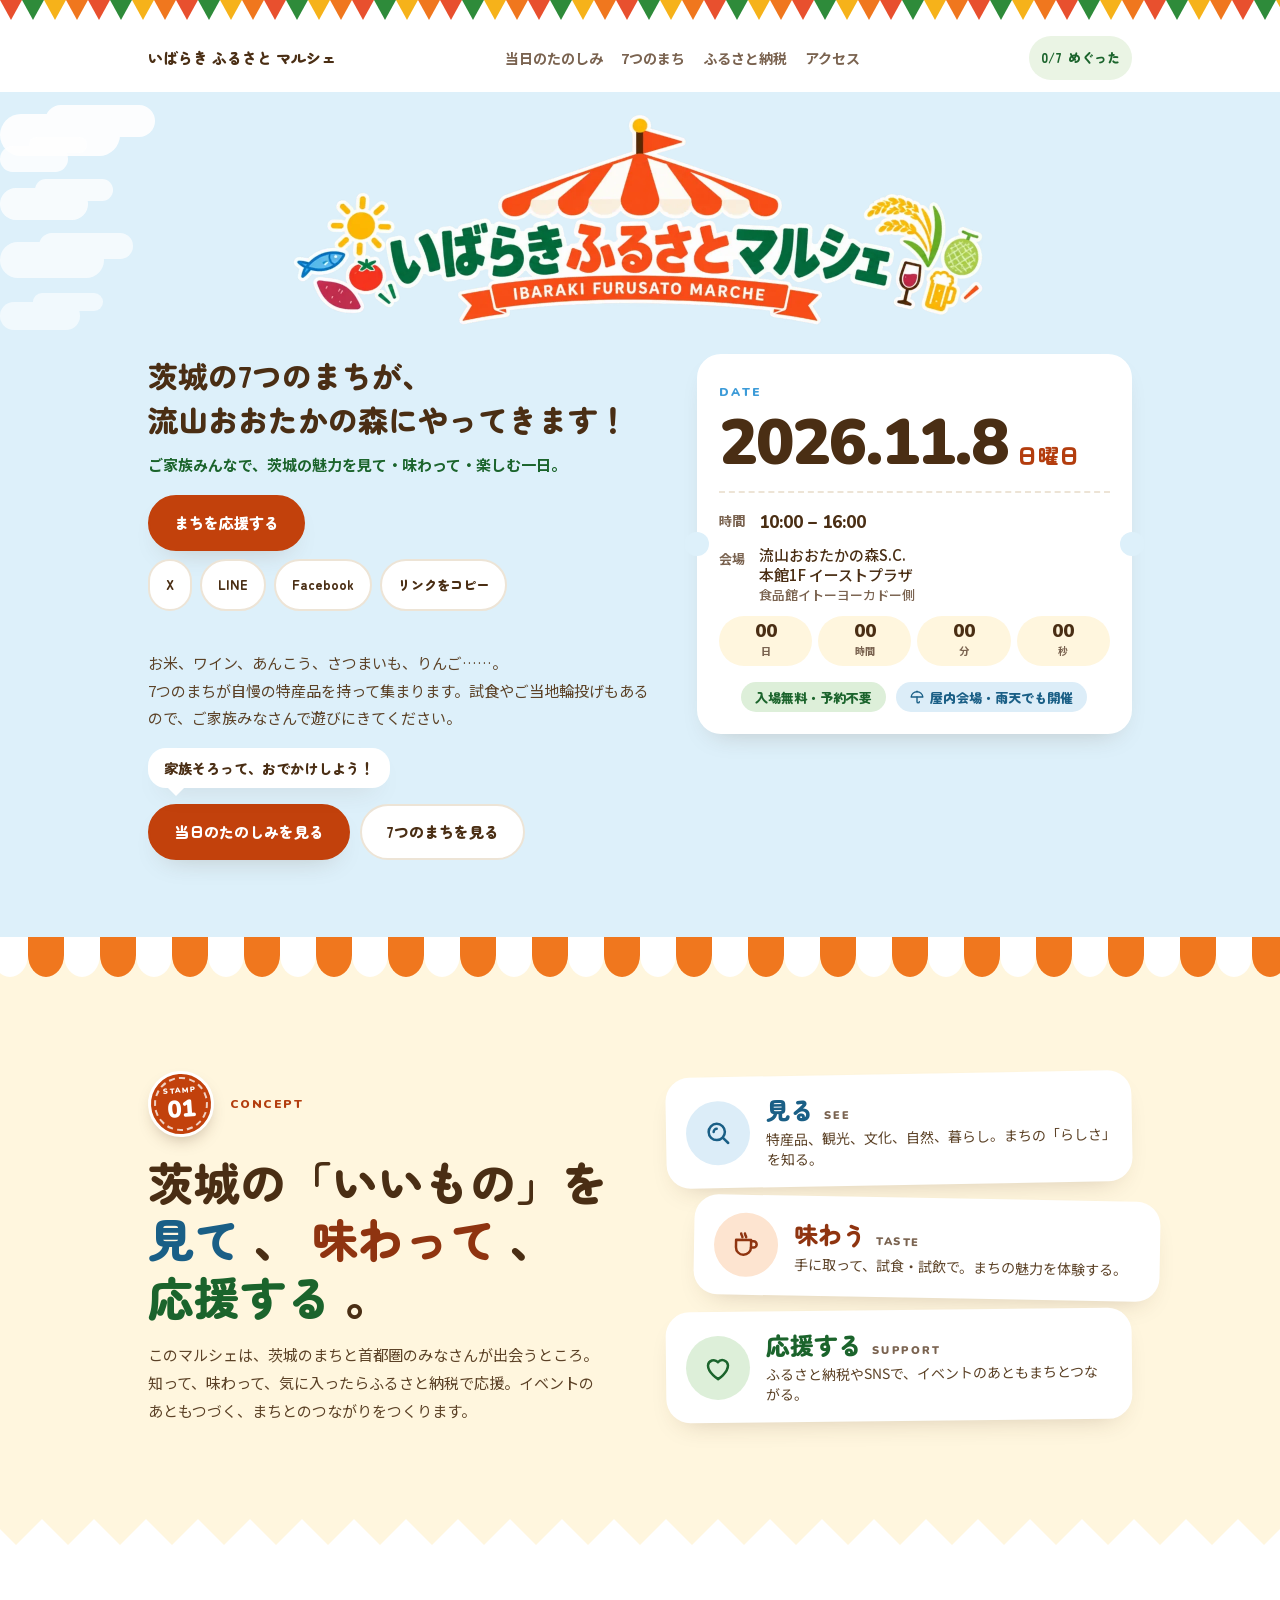
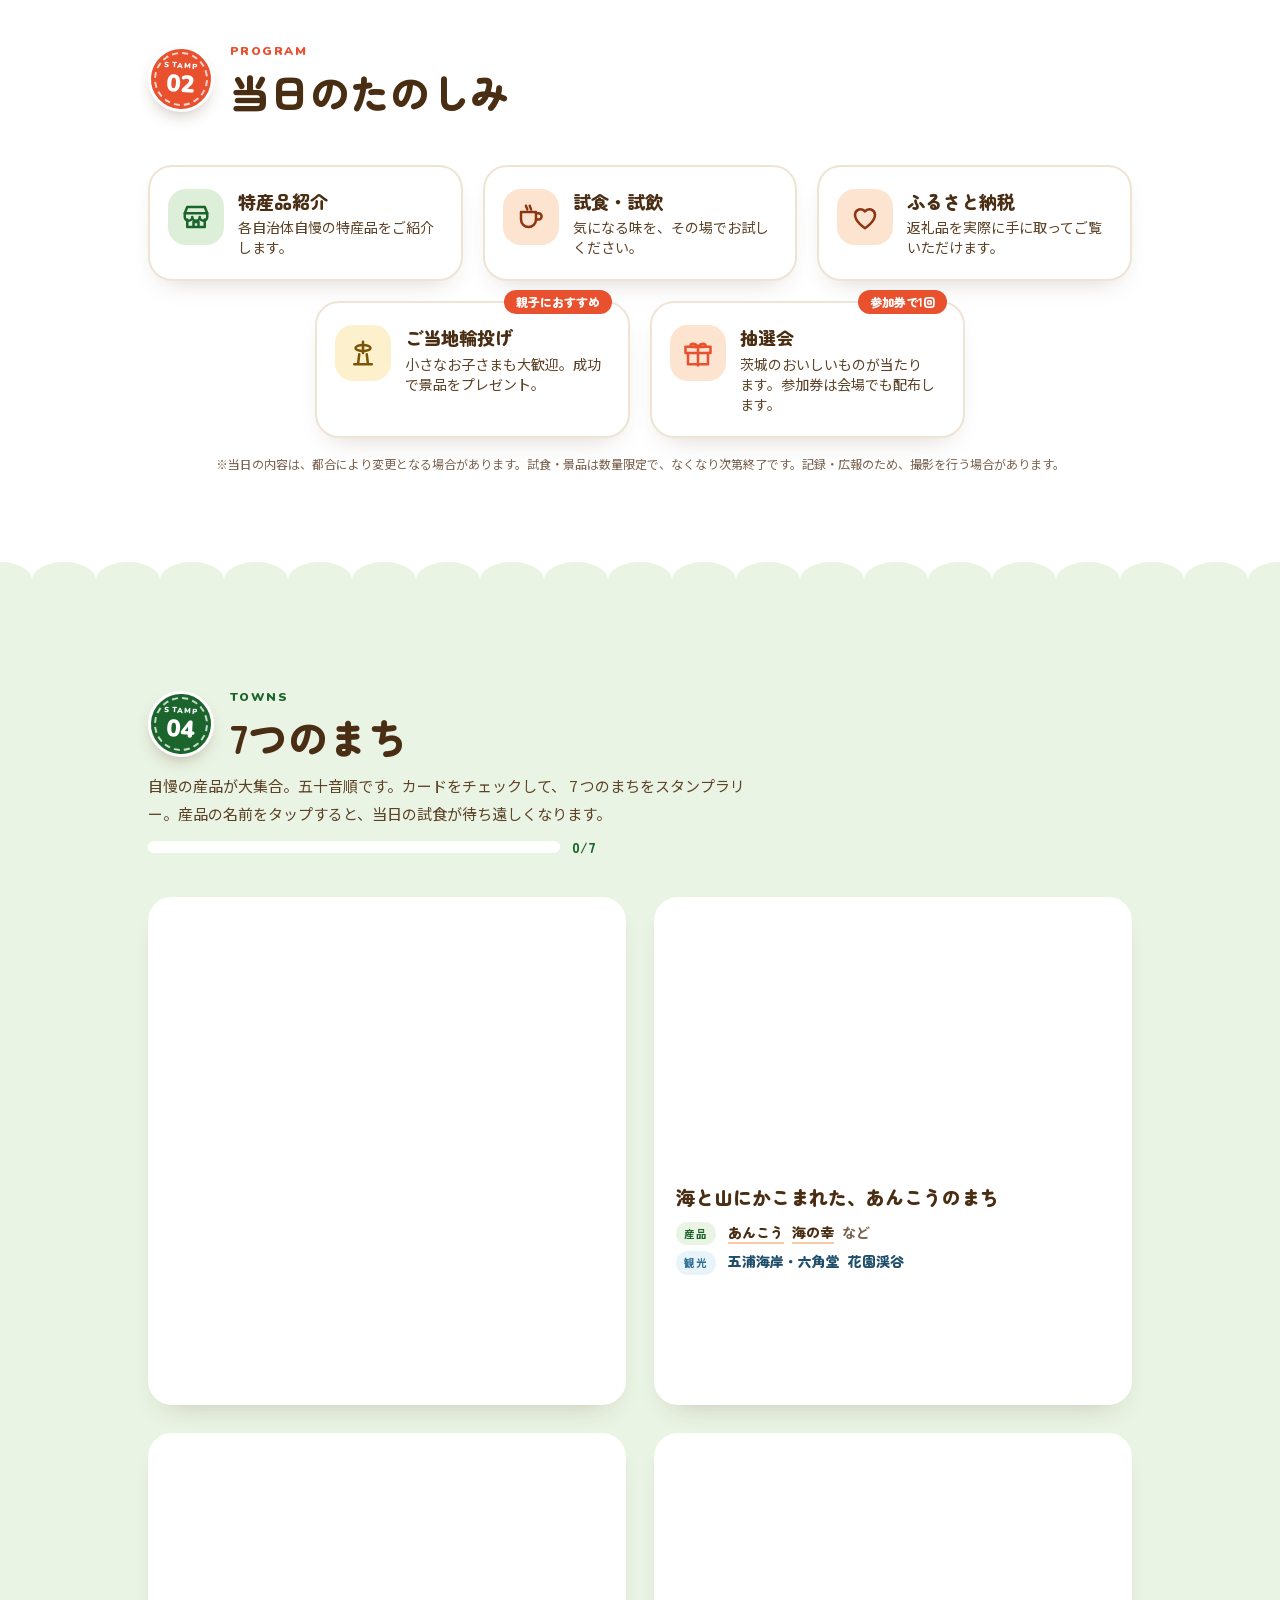
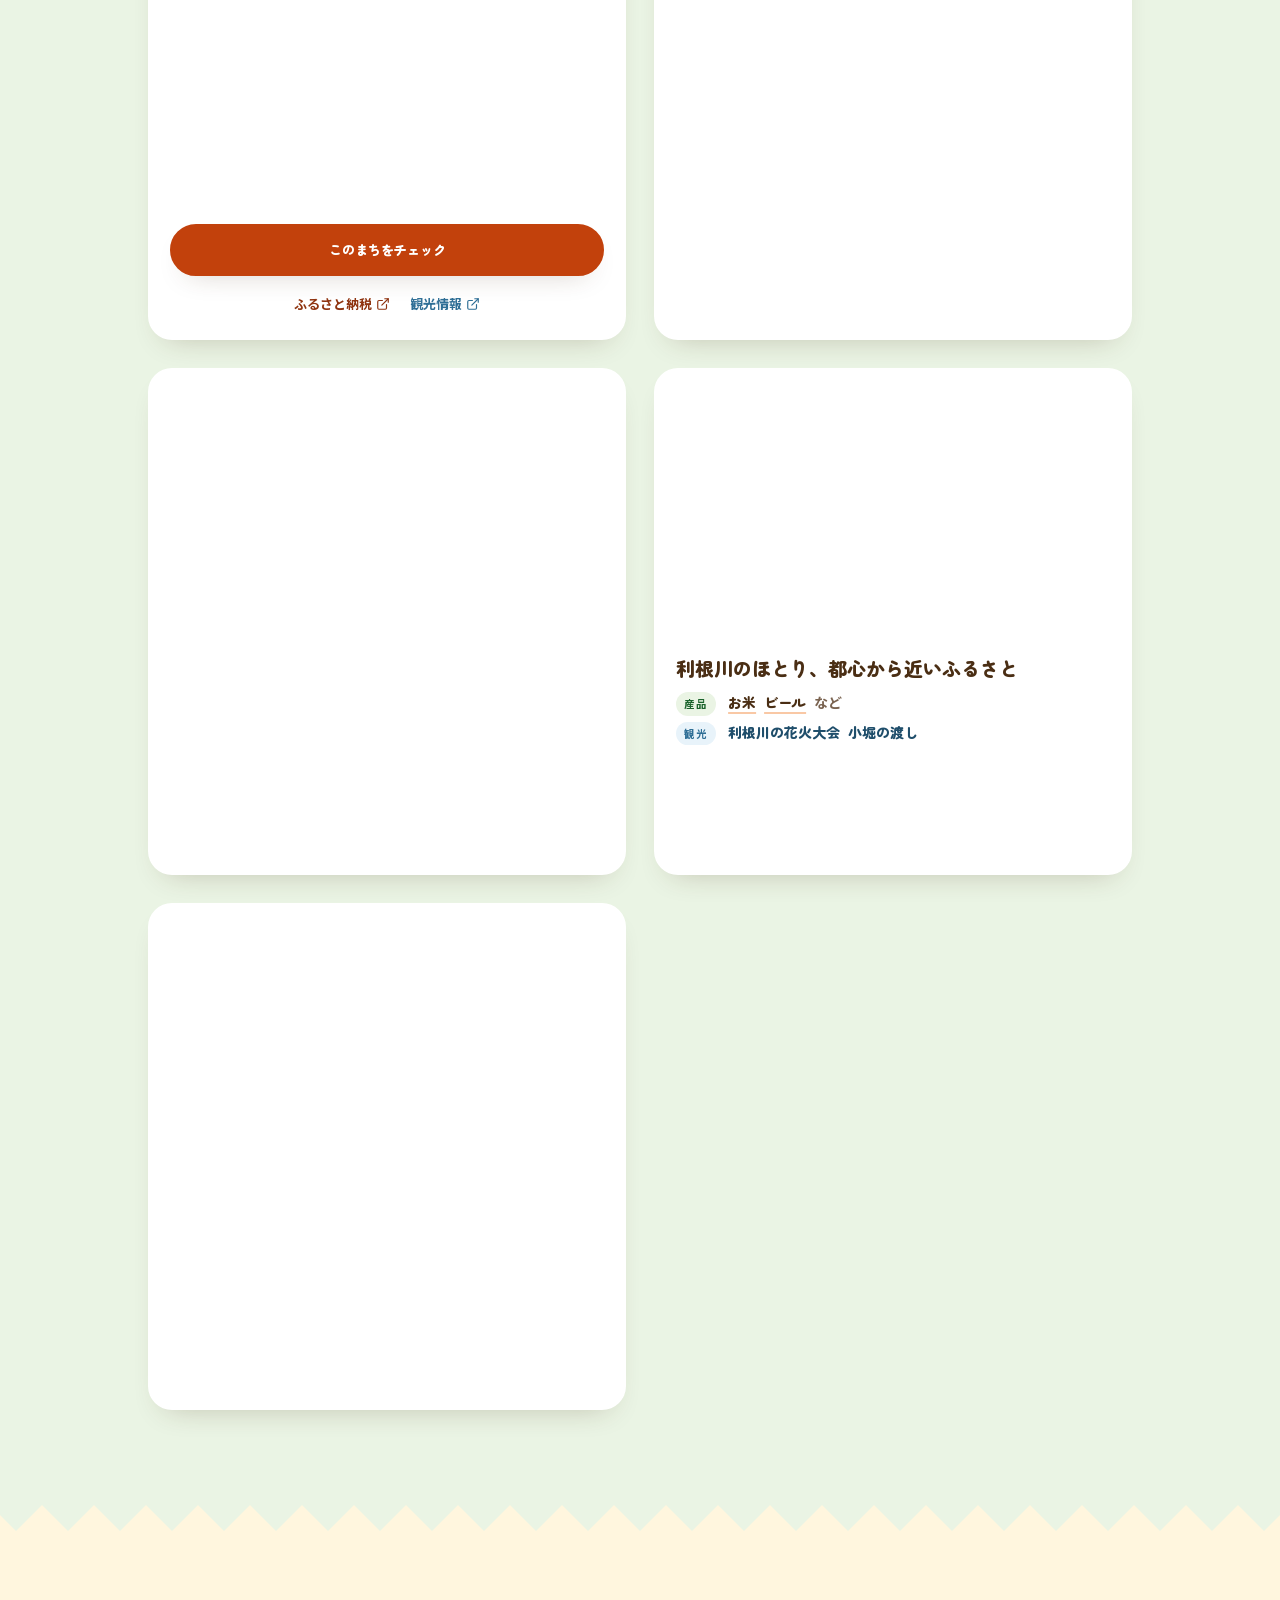
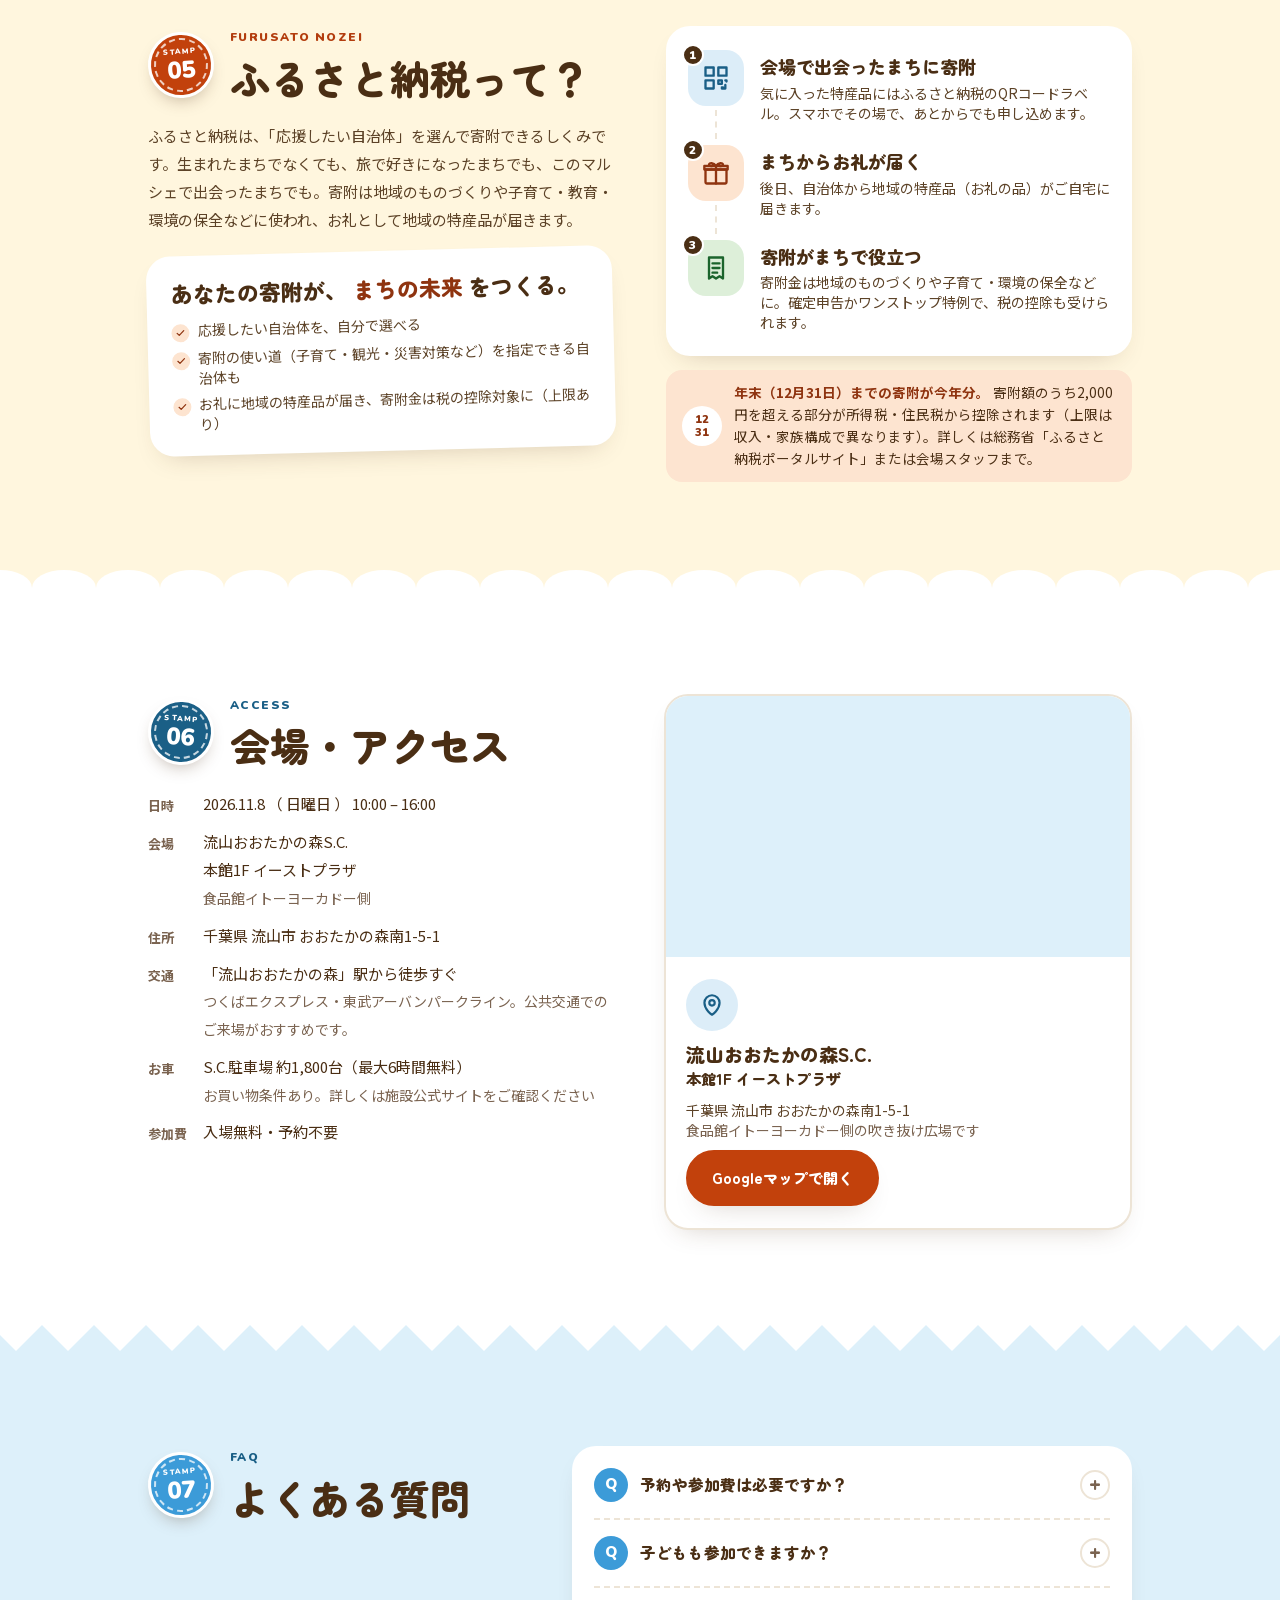
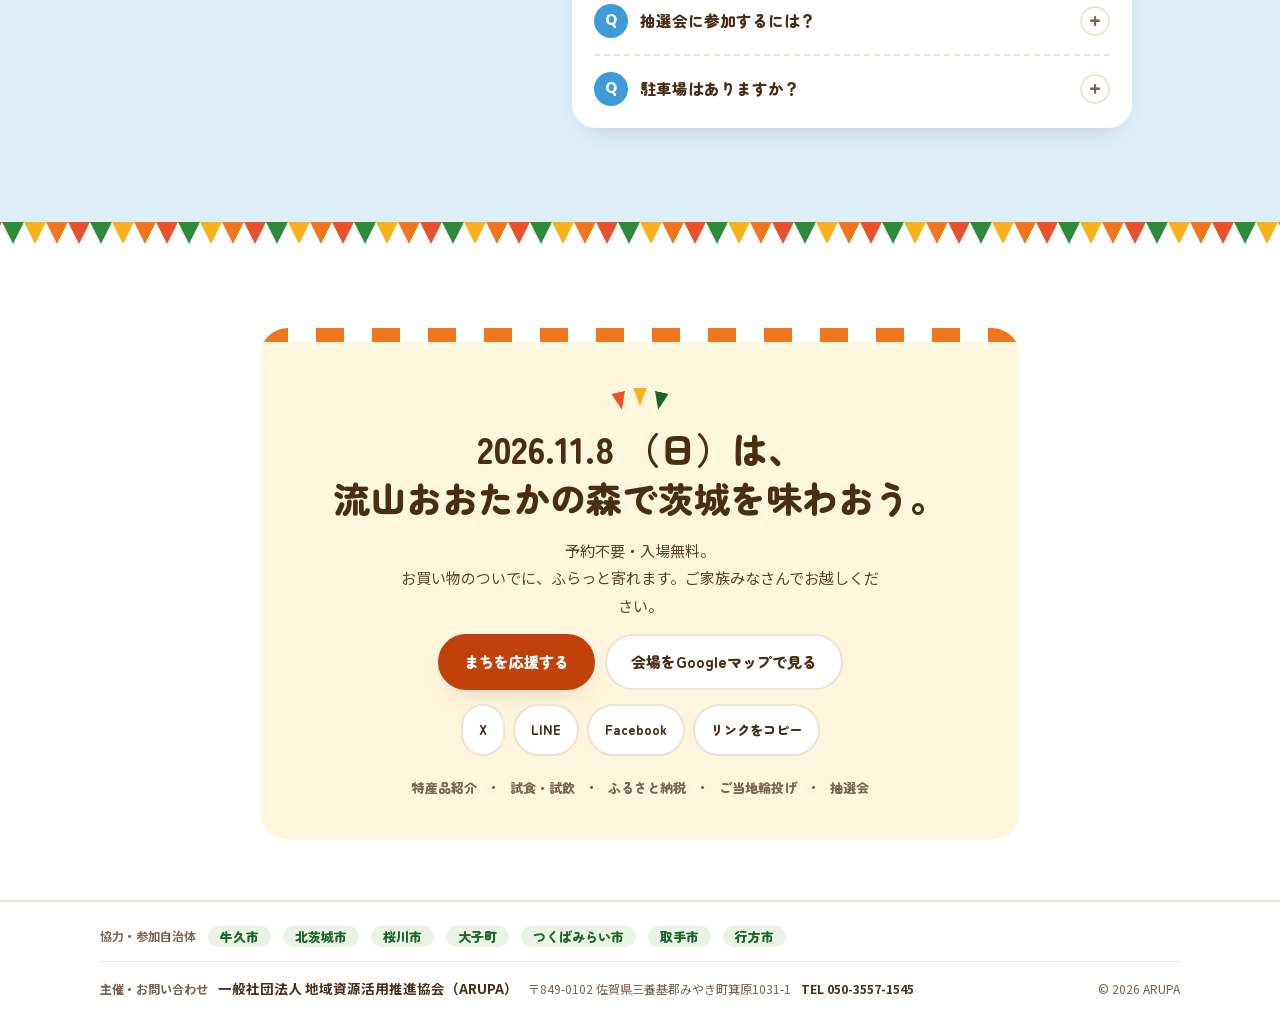
==== commit 8b3dc8f0: "阿見町を削除し、会場名とOGPを流山おおたかの森S.C.の7市町村に更新" ====
--- a/index.html
+++ b/index.html
@@ -8,25 +8,25 @@
     <meta property="og:type" content="website">
     <meta property="og:locale" content="ja_JP">
     <meta property="og:site_name" content="いばらき ふるさと マルシェ">
-    <meta property="og:title" content="いばらき ふるさと マルシェ｜2026.11.8（日）おおたかの森S.C.">
-    <meta property="og:description" content="2026年11月8日（日）10:00–16:00、流山市おおたかの森S.C.本館1Fイーストプラザ。茨城の8つのまちによる特産品紹介・試食・ふるさと納税・ご当地輪投げ・抽選会。入場無料・予約不要、雨天でも開催。">
+    <meta property="og:title" content="いばらき ふるさと マルシェ｜2026.11.8（日）流山おおたかの森S.C.">
+    <meta property="og:description" content="2026年11月8日（日）10:00–16:00、流山おおたかの森S.C.本館1Fイーストプラザ。茨城の7つのまちによる特産品紹介・試食・ふるさと納税・ご当地輪投げ・抽選会。入場無料・予約不要、雨天でも開催。">
     <meta property="og:url" content="https://event.arupa.or.jp/">
     <meta property="og:image" content="https://event.arupa.or.jp/images/ogp.jpg">
     <meta property="og:image:secure_url" content="https://event.arupa.or.jp/images/ogp.jpg">
     <meta property="og:image:type" content="image/jpeg">
     <meta property="og:image:width" content="1200">
     <meta property="og:image:height" content="630">
-    <meta property="og:image:alt" content="いばらき ふるさと マルシェ。2026年11月8日（日）10:00–16:00、おおたかの森S.C. 本館1F イーストプラザ。入場無料・申込不要。">
+    <meta property="og:image:alt" content="いばらき ふるさと マルシェ。2026年11月8日（日）10:00–16:00、流山おおたかの森S.C. 本館1F イーストプラザ。入場無料・申込不要。">
     <meta name="twitter:card" content="summary_large_image">
-    <meta name="twitter:title" content="いばらき ふるさと マルシェ｜2026.11.8（日）おおたかの森S.C.">
-    <meta name="twitter:description" content="2026年11月8日（日）10:00–16:00、流山市おおたかの森S.C.本館1Fイーストプラザ。茨城の8つのまちによる特産品紹介・試食・ふるさと納税・ご当地輪投げ・抽選会。入場無料・予約不要、雨天でも開催。">
+    <meta name="twitter:title" content="いばらき ふるさと マルシェ｜2026.11.8（日）流山おおたかの森S.C.">
+    <meta name="twitter:description" content="2026年11月8日（日）10:00–16:00、流山おおたかの森S.C.本館1Fイーストプラザ。茨城の7つのまちによる特産品紹介・試食・ふるさと納税・ご当地輪投げ・抽選会。入場無料・予約不要、雨天でも開催。">
     <meta name="twitter:image" content="https://event.arupa.or.jp/images/ogp.jpg">
-    <meta name="twitter:image:alt" content="いばらき ふるさと マルシェ。2026年11月8日（日）10:00–16:00、おおたかの森S.C. 本館1F イーストプラザ。入場無料・申込不要。">
+    <meta name="twitter:image:alt" content="いばらき ふるさと マルシェ。2026年11月8日（日）10:00–16:00、流山おおたかの森S.C. 本館1F イーストプラザ。入場無料・申込不要。">
     <meta charset="utf-8">
     <meta name="viewport" content="width=device-width, initial-scale=1">
     <style>
     @font-face{font-family:"Zen Maru LCP";font-style:normal;font-weight:900;font-display:swap;src:url([data-uri]) format("woff2");unicode-range:U+0038,U+3001,U+304A,U+304B,U+304C,U+304D,U+3059,U+305F,U+3061,U+3063,U+3064,U+3066,U+306B,U+306E,U+307E,U+3084,U+57CE,U+68EE,U+8328,U+FF01}
-    .lcp-title{font-family:"Zen Maru LCP","Display Fallback",sans-serif}
+    .lcp-title{font-family:"Zen Maru LCP","Zen Maru Gothic","Display Fallback",sans-serif}
     @layer properties{@supports (((-webkit-hyphens:none)) and (not (margin-trim:inline))) or ((-moz-orient:inline) and (not (color:rgb(from red r g b)))){*,:before,:after,::backdrop{--tw-translate-x:0;--tw-translate-y:0;--tw-translate-z:0;--tw-scale-x:1;--tw-scale-y:1;--tw-scale-z:1;--tw-rotate-x:initial;--tw-rotate-y:initial;--tw-rotate-z:initial;--tw-skew-x:initial;--tw-skew-y:initial;--tw-pan-x:initial;--tw-pan-y:initial;--tw-pinch-zoom:initial;--tw-space-y-reverse:0;--tw-space-x-reverse:0;--tw-divide-x-reverse:0;--tw-border-style:solid;--tw-divide-y-reverse:0;--tw-gradient-position:initial;--tw-gradient-from:#0000;--tw-gradient-via:#0000;--tw-gradient-to:#0000;--tw-gradient-stops:initial;--tw-gradient-via-stops:initial;--tw-gradient-from-position:0%;--tw-gradient-via-position:50%;--tw-gradient-to-position:100%;--tw-leading:initial;--tw-font-weight:initial;--tw-tracking:initial;--tw-ordinal:initial;--tw-slashed-zero:initial;--tw-numeric-figure:initial;--tw-numeric-spacing:initial;--tw-numeric-fraction:initial;--tw-shadow:0 0 #0000;--tw-shadow-color:initial;--tw-shadow-alpha:100%;--tw-inset-shadow:0 0 #0000;--tw-inset-shadow-color:initial;--tw-inset-shadow-alpha:100%;--tw-ring-color:initial;--tw-ring-shadow:0 0 #0000;--tw-inset-ring-color:initial;--tw-inset-ring-shadow:0 0 #0000;--tw-ring-inset:initial;--tw-ring-offset-width:0px;--tw-ring-offset-color:#fff;--tw-ring-offset-shadow:0 0 #0000;--tw-outline-style:solid;--tw-blur:initial;--tw-brightness:initial;--tw-contrast:initial;--tw-grayscale:initial;--tw-hue-rotate:initial;--tw-invert:initial;--tw-opacity:initial;--tw-saturate:initial;--tw-sepia:initial;--tw-drop-shadow:initial;--tw-drop-shadow-color:initial;--tw-drop-shadow-alpha:100%;--tw-drop-shadow-size:initial;--tw-backdrop-blur:initial;--tw-backdrop-brightness:initial;--tw-backdrop-contrast:initial;--tw-backdrop-grayscale:initial;--tw-backdrop-hue-rotate:initial;--tw-backdrop-invert:initial;--tw-backdrop-opacity:initial;--tw-backdrop-saturate:initial;--tw-backdrop-sepia:initial;--tw-duration:initial;--tw-ease:initial;--tw-content:""}}}
     @layer theme{:root,:host{--font-sans:-apple-system, BlinkMacSystemFont, "Segoe UI", Roboto, "Helvetica Neue", "Noto Sans", Arial, sans-serif, "Apple Color Emoji", "Segoe UI Emoji", "Segoe UI Symbol", "Noto Color Emoji";--font-mono:ui-monospace, SFMono-Regular, Menlo, Monaco, Consolas, "Liberation Mono", "Courier New", monospace;--color-red-500:oklch(63.7% .237 25.331);--color-zinc-50:oklch(98.5% 0 none);--color-zinc-400:oklch(70.5% .015 286.067);--color-zinc-500:oklch(55.2% .016 285.938);--color-zinc-900:oklch(21% .006 285.885);--color-zinc-950:oklch(14.1% .005 285.823);--color-neutral-100:oklch(97% 0 none);--color-neutral-300:oklch(87% 0 none);--color-neutral-500:oklch(55.6% 0 none);--color-neutral-700:oklch(37.1% 0 none);--color-neutral-900:oklch(20.5% 0 none);--color-black:#000;--color-white:#fff;--spacing:.25rem;--container-xs:20rem;--container-sm:24rem;--container-md:28rem;--text-xs:.75rem;--text-xs--line-height:calc(1 / .75);--text-sm:.875rem;--text-sm--line-height:calc(1.25 / .875);--text-base:1rem;--text-base--line-height:calc(1.5 / 1);--text-lg:1.125rem;--text-lg--line-height:calc(1.75 / 1.125);--text-xl:1.25rem;--text-xl--line-height:calc(1.75 / 1.25);--text-2xl:1.5rem;--text-2xl--line-height:calc(2 / 1.5);--text-3xl:1.875rem;--font-weight-medium:500;--font-weight-semibold:600;--font-weight-bold:700;--font-weight-black:900;--tracking-tight:-.025em;--tracking-wide:.025em;--tracking-widest:.1em;--leading-tight:1.25;--leading-snug:1.375;--leading-normal:1.5;--leading-relaxed:1.625;--radius-xs:.125rem;--radius-sm:12px;--radius-md:16px;--radius-lg:24px;--radius-xl:28px;--radius-2xl:1rem;--radius-3xl:1.5rem;--ease-in:cubic-bezier(.4, 0, 1, 1);--ease-out:cubic-bezier(.22, 1, .36, 1);--ease-in-out:cubic-bezier(.4, 0, .2, 1);--animate-pulse:pulse 2s cubic-bezier(.4, 0, .6, 1) infinite;--blur-md:12px;--aspect-video:16 / 9;--default-transition-duration:.15s;--default-transition-timing-function:cubic-bezier(.4, 0, .2, 1);--default-font-family:var(--font-sans);--default-mono-font-family:var(--font-mono);--color-sky:#ddf0fa;--color-cream:#fff6de;--color-cream-2:#fdf0cc;--color-mint:#eaf4e4;--color-orange:#f0771e;--color-orange-d:#c85c10;--color-orange-2:#fde4d0;--color-green:#2e8b3a;--color-green-2:#ddefd9;--color-yellow:#f6b21a;--color-yellow-d:#9a6a0c;--color-red:#e8502e;--color-blue:#3c9bd8;--color-blue-d:#2c7eb0;--color-blue-2:#dcedf8;--color-blue-3:#e8f3fa;--color-blue-t:#2f6f96;--color-blue-ink:#1f4e6b;--color-ink:#4a2e14;--color-ink-2:#7a6350;--color-ink-3:#5c4227;--color-line:#ede4d6;--color-paper:#fff;--font-display:"Zen Maru Gothic", "Hiragino Maru Gothic ProN", sans-serif;--font-body:"Noto Sans JP", "Hiragino Kaku Gothic ProN", system-ui, sans-serif;--font-num:"Nunito", "Noto Sans JP", sans-serif;--shadow-card:0 12px 28px -16px #4a2e1447;--shadow-lift:0 18px 32px -14px #4a2e1461;--ease-pop:cubic-bezier(.34, 1.36, .64, 1)}}
     @layer base{*,:after,:before,::backdrop{box-sizing:border-box;border:0 solid;margin:0;padding:0}::file-selector-button{box-sizing:border-box;border:0 solid;margin:0;padding:0}html,:host{-webkit-text-size-adjust:100%;tab-size:4;line-height:1.5;font-family:var(--default-font-family,-apple-system, BlinkMacSystemFont, "Segoe UI", Roboto, "Helvetica Neue", "Noto Sans", Arial, sans-serif, "Apple Color Emoji", "Segoe UI Emoji", "Segoe UI Symbol", "Noto Color Emoji");font-feature-settings:var(--default-font-feature-settings,normal);font-variation-settings:var(--default-font-variation-settings,normal);-webkit-tap-highlight-color:transparent}hr{height:0;color:inherit;border-top-width:1px}abbr:where([title]){-webkit-text-decoration:underline dotted;text-decoration:underline dotted}h1,h2,h3,h4,h5,h6{font-size:inherit;font-weight:inherit}a{color:inherit;-webkit-text-decoration:inherit;-webkit-text-decoration:inherit;-webkit-text-decoration:inherit;-webkit-text-decoration:inherit;text-decoration:inherit}b,strong{font-weight:bolder}code,kbd,samp,pre{font-family:var(--default-mono-font-family,ui-monospace, SFMono-Regular, Menlo, Monaco, Consolas, "Liberation Mono", "Courier New", monospace);font-feature-settings:var(--default-mono-font-feature-settings,normal);font-variation-settings:var(--default-mono-font-variation-settings,normal);font-size:1em}small{font-size:80%}sub,sup{vertical-align:baseline;font-size:75%;line-height:0;position:relative}sub{bottom:-.25em}sup{top:-.5em}table{text-indent:0;border-color:inherit;border-collapse:collapse}:-moz-focusring:where(:not(iframe)){outline:auto}progress{vertical-align:baseline}summary{display:list-item}ol,ul,menu{list-style:none}img,svg,video,canvas,audio,iframe,embed,object{vertical-align:middle;display:block}img,video{max-width:100%;height:auto}button,input,select,optgroup,textarea{font:inherit;font-feature-settings:inherit;font-variation-settings:inherit;letter-spacing:inherit;color:inherit;opacity:1;background-color:#0000;border-radius:0}::file-selector-button{font:inherit;font-feature-settings:inherit;font-variation-settings:inherit;letter-spacing:inherit;color:inherit;opacity:1;background-color:#0000;border-radius:0}:where(select:is([multiple],[size])) optgroup{font-weight:bolder}:where(select:is([multiple],[size])) optgroup option{padding-inline-start:20px}::file-selector-button{margin-inline-end:4px}::placeholder{opacity:1}@supports (not ((-webkit-appearance:-apple-pay-button))) or (contain-intrinsic-size:1px){::placeholder{color:currentColor}@supports (color:color-mix(in lab, red, red)){::placeholder{color:color-mix(in oklab, currentcolor 50%, transparent)}}}textarea{resize:vertical}::-webkit-search-decoration{-webkit-appearance:none}::-webkit-date-and-time-value{min-height:1lh;text-align:inherit}::-webkit-datetime-edit{display:inline-flex}::-webkit-datetime-edit-fields-wrapper{padding:0}::-webkit-datetime-edit{padding-block:0}::-webkit-datetime-edit-year-field{padding-block:0}::-webkit-datetime-edit-month-field{padding-block:0}::-webkit-datetime-edit-day-field{padding-block:0}::-webkit-datetime-edit-hour-field{padding-block:0}::-webkit-datetime-edit-minute-field{padding-block:0}::-webkit-datetime-edit-second-field{padding-block:0}::-webkit-datetime-edit-millisecond-field{padding-block:0}::-webkit-datetime-edit-meridiem-field{padding-block:0}::-webkit-calendar-picker-indicator{line-height:1}:-moz-ui-invalid{box-shadow:none}button,input:where([type=button],[type=reset],[type=submit]){appearance:button}::file-selector-button{appearance:button}::-webkit-inner-spin-button{height:auto}::-webkit-outer-spin-button{height:auto}[hidden]:where(:not([hidden=until-found])){display:none!important}html{scroll-behavior:smooth;-webkit-text-size-adjust:100%;-webkit-font-smoothing:antialiased}body{color:var(--color-ink);font-family:var(--font-body);background:#fff;margin:0;font-weight:400;line-height:1.85;overflow-x:hidden}h1,h2,h3,h4{font-family:var(--font-display);text-wrap:balance;word-break:keep-all;line-break:strict;font-weight:900;line-height:1.3}p{text-wrap:pretty}button:not(:disabled),[role=button]:not(:disabled){cursor:pointer}:focus-visible{outline:3px solid var(--color-blue);outline-offset:3px;border-radius:6px}section[id]{scroll-margin-top:72px}}
@@ -69,21 +69,22 @@
     @font-face{font-family:"Body Fallback";src:local("Hiragino Kaku Gothic ProN"),local("Hiragino Sans"),local("Noto Sans CJK JP"),local("Yu Gothic");size-adjust:100%;ascent-override:88%;descent-override:12%;line-gap-override:0%}
     @font-face{font-family:"Num Fallback";src:local("Arial"),local("Liberation Sans"),local("Nimbus Sans"),local("Helvetica");size-adjust:128.23%;ascent-override:78.84%;descent-override:27.53%;line-gap-override:0%}
     :root{--font-display:"Zen Maru Gothic","Display Fallback",sans-serif;--font-body:"Noto Sans JP","Body Fallback",sans-serif;--font-num:"Nunito","Num Fallback","Noto Sans JP",sans-serif}
+    @media (min-width:360px){br.venue-break{display:none}}
     </style>
     <link rel="stylesheet" href="./assets/site.css" media="print" onload="this.media='all'">
     <noscript>
       <link rel="stylesheet" href="./assets/site.css">
       <link rel="stylesheet" href="./assets/fonts/fonts.css">
     </noscript>
-    <title>いばらき ふるさと マルシェ｜2026.11.8（日）おおたかの森S.C.</title>
-    <meta name="description" content="2026年11月8日（日）10:00–16:00、流山市おおたかの森S.C.本館1Fイーストプラザ。茨城の8つのまちによる特産品紹介・試食・ふるさと納税・ご当地輪投げ・抽選会。入場無料・予約不要、雨天でも開催。">
+    <title>いばらき ふるさと マルシェ｜2026.11.8（日）流山おおたかの森S.C.</title>
+    <meta name="description" content="2026年11月8日（日）10:00–16:00、流山おおたかの森S.C.本館1Fイーストプラザ。茨城の7つのまちによる特産品紹介・試食・ふるさと納税・ご当地輪投げ・抽選会。入場無料・予約不要、雨天でも開催。">
     <link rel="canonical" href="https://event.arupa.or.jp/">
     <meta name="robots" content="index, follow, max-image-preview:large">
     <meta name="theme-color" content="#DDF0FA">
     <meta name="format-detection" content="telephone=no">
     <link rel="icon" type="image/svg+xml" href="./favicon.svg">
-    <link rel="icon" type="image/png" href="./images/logo.png">
-    <link rel="apple-touch-icon" href="./images/logo.png">
+    <link rel="icon" type="image/png" href="./images/favicon-32.png" sizes="32x32">
+    <link rel="apple-touch-icon" href="./images/apple-touch-icon.png">
     <meta name="apple-mobile-web-app-title" content="いばらき ふるさと マルシェ">
     <meta name="apple-mobile-web-app-status-bar-style" content="black">
   </head>
@@ -125,7 +126,7 @@
       "url": "https://event.arupa.or.jp/images/event.jpg",
       "width": 1920,
       "height": 1008,
-      "caption": "いばらき ふるさと マルシェ。2026年11月8日（日）10:00–16:00、おおたかの森S.C. 本館1F イーストプラザ。入場無料・申込不要。"
+      "caption": "いばらき ふるさと マルシェ。2026年11月8日（日）10:00–16:00、流山おおたかの森S.C. 本館1F イーストプラザ。入場無料・申込不要。"
     },
     {
       "@type": "BreadcrumbList",
@@ -186,8 +187,8 @@
       "@type": "WebPage",
       "@id": "https://event.arupa.or.jp/#webpage",
       "url": "https://event.arupa.or.jp/",
-      "name": "いばらき ふるさと マルシェ｜2026.11.8（日）おおたかの森S.C.",
-      "description": "2026年11月8日（日）10:00–16:00、流山市おおたかの森S.C.本館1Fイーストプラザ。茨城の8つのまちによる特産品紹介・試食・ふるさと納税・ご当地輪投げ・抽選会。入場無料・予約不要、雨天でも開催。",
+      "name": "いばらき ふるさと マルシェ｜2026.11.8（日）流山おおたかの森S.C.",
+      "description": "2026年11月8日（日）10:00–16:00、流山おおたかの森S.C.本館1Fイーストプラザ。茨城の7つのまちによる特産品紹介・試食・ふるさと納税・ご当地輪投げ・抽選会。入場無料・予約不要、雨天でも開催。",
       "inLanguage": "ja",
       "isPartOf": {
         "@id": "https://event.arupa.or.jp/#website"
@@ -214,7 +215,7 @@
       "@type": "Event",
       "@id": "https://event.arupa.or.jp/#event",
       "name": "いばらき ふるさと マルシェ",
-      "description": "茨城の8つのまちが、おおたかの森にやってきます。2026年11月8日（日）10:00–16:00、千葉県流山市おおたかの森S.C. 本館1F イーストプラザ（食品館イトーヨーカドー側）。特産品紹介、試食・試飲、ふるさと納税、ご当地輪投げ、抽選会。入場無料・予約不要。屋内会場・雨天でも開催。「流山おおたかの森」駅から徒歩すぐ。",
+      "description": "茨城の7つのまちが、流山おおたかの森にやってきます。2026年11月8日（日）10:00–16:00、千葉県流山市の流山おおたかの森S.C. 本館1F イーストプラザ（食品館イトーヨーカドー側）。特産品紹介、試食・試飲、ふるさと納税、ご当地輪投げ、抽選会。入場無料・予約不要。屋内会場・雨天でも開催。「流山おおたかの森」駅から徒歩すぐ。",
       "url": "https://event.arupa.or.jp/",
       "image": [
         {
@@ -235,7 +236,7 @@
       "inLanguage": "ja",
       "location": {
         "@type": "Place",
-        "name": "おおたかの森S.C. 本館1F イーストプラザ",
+        "name": "流山おおたかの森S.C. 本館1F イーストプラザ",
         "description": "食品館イトーヨーカドー側の吹き抜け広場です",
         "address": {
           "@type": "PostalAddress",
@@ -250,10 +251,10 @@
           "latitude": 35.8705384,
           "longitude": 139.9261516
         },
-        "hasMap": "https://www.google.com/maps/search/?api=1&query=%E3%81%8A%E3%81%8A%E3%81%9F%E3%81%8B%E3%81%AE%E6%A3%AES.C.+%E6%9C%AC%E9%A4%A8",
+        "hasMap": "https://www.google.com/maps/search/?api=1&query=%E6%B5%81%E5%B1%B1%E3%81%8A%E3%81%8A%E3%81%9F%E3%81%8B%E3%81%AE%E6%A3%AES.C.+%E6%9C%AC%E9%A4%A8",
         "containedInPlace": {
           "@type": "ShoppingCenter",
-          "name": "おおたかの森S.C.",
+          "name": "流山おおたかの森S.C.",
           "url": "https://www.otakanomori-sc.com/",
           "address": {
             "@type": "PostalAddress",
@@ -277,7 +278,6 @@
         "@id": "https://arupa.or.jp/#organization"
       },
       "contributor": [
-        { "@id": "https://event.arupa.or.jp/#town-ami" },
         { "@id": "https://event.arupa.or.jp/#town-ushiku" },
         { "@id": "https://event.arupa.or.jp/#town-kitaibaraki" },
         { "@id": "https://event.arupa.or.jp/#town-sakuragawa" },
@@ -286,41 +286,24 @@
         { "@id": "https://event.arupa.or.jp/#town-toride" },
         { "@id": "https://event.arupa.or.jp/#town-namegata" }
       ],
-      "keywords": "いばらき ふるさと マルシェ,茨城,おおたかの森,ふるさと納税,特産品,マルシェ,家族,阿見町,牛久市,北茨城市,桜川市,大子町,つくばみらい市,取手市,行方市"
+      "keywords": "いばらき ふるさと マルシェ,茨城,流山おおたかの森,ふるさと納税,特産品,マルシェ,家族,牛久市,北茨城市,桜川市,大子町,つくばみらい市,取手市,行方市"
     },
     {
       "@type": "ItemList",
       "@id": "https://event.arupa.or.jp/#towns",
-      "name": "8つのまち",
-      "description": "自慢の産品が大集合。五十音順です。カードをチェックして、8つのまちをスタンプラリー。産品の名前をタップすると、当日の試食が待ち遠しくなります。",
-      "numberOfItems": 8,
+      "name": "7つのまち",
+      "description": "自慢の産品が大集合。五十音順です。カードをチェックして、7つのまちをスタンプラリー。産品の名前をタップすると、当日の試食が待ち遠しくなります。",
+      "numberOfItems": 7,
       "itemListOrder": "https://schema.org/ItemListOrderAscending",
       "itemListElement": [
-        { "@type": "ListItem", "position": 1, "name": "阿見町", "item": { "@id": "https://event.arupa.or.jp/#town-ami" } },
-        { "@type": "ListItem", "position": 2, "name": "牛久市", "item": { "@id": "https://event.arupa.or.jp/#town-ushiku" } },
-        { "@type": "ListItem", "position": 3, "name": "北茨城市", "item": { "@id": "https://event.arupa.or.jp/#town-kitaibaraki" } },
-        { "@type": "ListItem", "position": 4, "name": "桜川市", "item": { "@id": "https://event.arupa.or.jp/#town-sakuragawa" } },
-        { "@type": "ListItem", "position": 5, "name": "大子町", "item": { "@id": "https://event.arupa.or.jp/#town-daigo" } },
-        { "@type": "ListItem", "position": 6, "name": "つくばみらい市", "item": { "@id": "https://event.arupa.or.jp/#town-tsukubamirai" } },
-        { "@type": "ListItem", "position": 7, "name": "取手市", "item": { "@id": "https://event.arupa.or.jp/#town-toride" } },
-        { "@type": "ListItem", "position": 8, "name": "行方市", "item": { "@id": "https://event.arupa.or.jp/#town-namegata" } }
+        { "@type": "ListItem", "position": 1, "name": "牛久市", "item": { "@id": "https://event.arupa.or.jp/#town-ushiku" } },
+        { "@type": "ListItem", "position": 2, "name": "北茨城市", "item": { "@id": "https://event.arupa.or.jp/#town-kitaibaraki" } },
+        { "@type": "ListItem", "position": 3, "name": "桜川市", "item": { "@id": "https://event.arupa.or.jp/#town-sakuragawa" } },
+        { "@type": "ListItem", "position": 4, "name": "大子町", "item": { "@id": "https://event.arupa.or.jp/#town-daigo" } },
+        { "@type": "ListItem", "position": 5, "name": "つくばみらい市", "item": { "@id": "https://event.arupa.or.jp/#town-tsukubamirai" } },
+        { "@type": "ListItem", "position": 6, "name": "取手市", "item": { "@id": "https://event.arupa.or.jp/#town-toride" } },
+        { "@type": "ListItem", "position": 7, "name": "行方市", "item": { "@id": "https://event.arupa.or.jp/#town-namegata" } }
       ]
-    },
-    {
-      "@type": "GovernmentOrganization",
-      "@id": "https://event.arupa.or.jp/#town-ami",
-      "name": "阿見町",
-      "description": "霞ヶ浦のほとり、お米とお肉のまち。産品はお米・お肉など。観光は予科練平和記念館、霞ヶ浦。",
-      "address": { "@type": "PostalAddress", "addressLocality": "阿見町", "addressRegion": "茨城県", "addressCountry": "JP" },
-      "url": "https://www.town.ami.lg.jp/",
-      "sameAs": "https://www.furusato-tax.jp/feature/detail/08443/28019?utm_source=city_portal&utm_medium=referral&utm_campaign=lgmk_08443",
-      "image": {
-        "@type": "ImageObject",
-        "url": "https://event.arupa.or.jp/images/towns/ami.webp",
-        "width": 520,
-        "height": 323,
-        "caption": "阿見町のコシヒカリ"
-      }
     },
     {
       "@type": "GovernmentOrganization",
@@ -452,7 +435,7 @@
             当日のたのしみ
           </a>
           <a href="#munis" class="text-ink-2 no-underline transition-colors duration-150 hover:text-ink">
-            8つのまち
+            7つのまち
           </a>
           <a href="#furusato" class="text-ink-2 no-underline transition-colors duration-150 hover:text-ink">
             ふるさと納税
@@ -463,7 +446,7 @@
         </nav>
         <a href="#munis" data-stamp-pill class="font-display inline-flex min-h-11 items-center gap-1.5 rounded-full bg-mint px-3 py-1 text-[13px] font-black text-green no-underline">
           <span data-stamp-count class="tabular-nums">
-            0/8
+            0/7
           </span>
           <span class="hidden min-[480px]:inline">
             めぐった
@@ -508,9 +491,9 @@
           <div class="grid items-start gap-[18px] [grid-template-areas:'a'_'c'_'b'] min-[760px]:grid-cols-[1.08fr_.92fr] min-[760px]:gap-[clamp(18px,3vw,40px)] min-[760px]:[grid-template-areas:'a_c'_'b_c']">
             <div class="grid content-start gap-2.5 [grid-area:a]">
               <p class="lcp-title font-display text-[clamp(20px,5.2vw,30px)] font-black leading-[1.45] [word-break:normal]">
-                茨城の8つのまちが、
+                茨城の7つのまちが、
                 <br>
-                おおたかの森にやってきます！
+                流山おおたかの森に<br class="venue-break">やってきます！
               </p>
               <p class="text-[15px] font-bold text-green">
                 ご家族みんなで、茨城の魅力を見て・味わって・楽しむ一日。
@@ -520,7 +503,7 @@
                   まちを応援する
                 </a>
                 <div class="flex flex-wrap gap-2" role="group" aria-label="このページをシェア">
-                    <a class="btn-marche ghost min-h-11 px-4 text-[13px]" href="https://twitter.com/intent/tweet?text=%E3%81%84%E3%81%B0%E3%82%89%E3%81%8D%20%E3%81%B5%E3%82%8B%E3%81%95%E3%81%A8%20%E3%83%9E%E3%83%AB%E3%82%B7%E3%82%A7%EF%BD%9C2026.11.8%EF%BC%88%E6%97%A5%EF%BC%89%E3%81%8A%E3%81%8A%E3%81%9F%E3%81%8B%E3%81%AE%E6%A3%AES.C.&amp;url=https%3A%2F%2Fevent.arupa.or.jp%2F" target="_blank" rel="noopener noreferrer" aria-label="Xでシェア">
+                    <a class="btn-marche ghost min-h-11 px-4 text-[13px]" href="https://twitter.com/intent/tweet?text=%E3%81%84%E3%81%B0%E3%82%89%E3%81%8D%20%E3%81%B5%E3%82%8B%E3%81%95%E3%81%A8%20%E3%83%9E%E3%83%AB%E3%82%B7%E3%82%A7%EF%BD%9C2026.11.8%EF%BC%88%E6%97%A5%EF%BC%89%E6%B5%81%E5%B1%B1%E3%81%8A%E3%81%8A%E3%81%9F%E3%81%8B%E3%81%AE%E6%A3%AES.C.&amp;url=https%3A%2F%2Fevent.arupa.or.jp%2F" target="_blank" rel="noopener noreferrer" aria-label="Xでシェア">
                       X
                     </a>
                     <a class="btn-marche ghost min-h-11 px-4 text-[13px]" href="https://social-plugins.line.me/lineit/share?url=https%3A%2F%2Fevent.arupa.or.jp%2F" target="_blank" rel="noopener noreferrer" aria-label="LINEでシェア">
@@ -537,7 +520,7 @@
                 </div>
               </div>
             </div>
-            <aside class="ticket-notch ticket-in relative [grid-area:c] rounded-3xl bg-paper p-[22px] shadow-[var(--shadow-card)]" aria-label="開催概要">
+            <aside class="ticket-notch ticket-in relative min-w-0 [grid-area:c] rounded-3xl bg-paper p-[22px] shadow-[var(--shadow-card)]" aria-label="開催概要">
               <div class="flex min-h-8 items-center">
                 <div class="font-num text-[12px] font-black tracking-[0.2em] text-blue">
                   DATE
@@ -563,8 +546,11 @@
                 <dt class="pt-0.5 text-[13px] font-bold text-ink-2">
                   会場
                 </dt>
-                <dd class="font-medium leading-snug">
-                  おおたかの森S.C. 本館1F イーストプラザ
+                <dd class="min-w-0 font-medium leading-snug">
+                  流山おおたかの森S.C.
+                  <span class="block">
+                    本館1F イーストプラザ
+                  </span>
                   <span class="block text-[13px] text-ink-2">
                     食品館イトーヨーカドー側
                   </span>
@@ -625,7 +611,7 @@
               <p class="max-w-[34em] text-[15px] text-ink-3">
                 お米、ワイン、あんこう、さつまいも、りんご……。
                 <br>
-                8つのまちが自慢の特産品を持って集まります。試食やご当地輪投げもあるので、ご家族みなさんで遊びにきてください。
+                7つのまちが自慢の特産品を持って集まります。試食やご当地輪投げもあるので、ご家族みなさんで遊びにきてください。
               </p>
               <p class="relative wiggle rounded-[18px] bg-paper px-4 py-2.5 font-display text-sm font-black text-ink shadow-[var(--shadow-card)]">
                 家族そろって、おでかけしよう！
@@ -637,7 +623,7 @@
                   当日のたのしみを見る
                 </a>
                 <a class="btn-marche ghost" href="#munis">
-                  8つのまちを見る
+                  7つのまちを見る
                 </a>
               </div>
             </div>
@@ -932,13 +918,13 @@
                     TOWNS
                   </span>
                   <h2 class="font-display text-[clamp(24px,6.4vw,40px)] font-black leading-tight [word-break:normal]">
-                    8つのまち
+                    7つのまち
                   </h2>
                 </div>
               </div>
               <p class="max-w-[40em] text-[15px] text-ink-3">
                 自慢の産品が大集合。五十音順です。カードをチェックして、
-                8
+                7
                 つのまちをスタンプラリー。産品の名前をタップすると、当日の試食が待ち遠しくなります。
               </p>
               <div class="flex w-full max-w-md items-center gap-3">
@@ -947,7 +933,7 @@
                   </div>
                 </div>
                 <span data-stamp-count class="font-display text-sm font-black tabular-nums text-green">
-                  0/8
+                  0/7
                 </span>
               </div>
             </div>
@@ -955,92 +941,7 @@
           <div class="grid grid-cols-1 gap-[clamp(20px,3vw,28px)] min-[700px]:grid-cols-2">
             <div class="reveal" style="transition-delay:0ms">
               <article class="relative grid grid-rows-[auto_1fr_auto] rounded-3xl bg-paper shadow-[0_14px_30px_-18px_rgb(74_46_20_/_0.3)] transition-[box-shadow,transform] duration-200" style="transform-style:preserve-3d">
-                <a href="https://www.furusato-tax.jp/feature/detail/08443/28019?utm_source=city_portal&amp;utm_medium=referral&amp;utm_campaign=lgmk_08443" target="_blank" rel="noopener noreferrer" aria-label="阿見町のふるさと納税" class="town-photo relative block aspect-video overflow-hidden rounded-t-3xl bg-paper no-underline">
-                  <img src="./images/towns/ami.webp" alt="阿見町のコシヒカリ" width="520" height="323" class="absolute inset-0 size-full object-contain" decoding="async" loading="lazy">
-                  <span class="pointer-events-none absolute right-3 top-4 z-[2] grid size-10 place-items-center rounded-full bg-paper/90 text-ink shadow-[var(--shadow-card)]" aria-hidden="true">
-                    <svg xmlns="http://www.w3.org/2000/svg" width="24" height="24" viewbox="0 0 24 24" fill="none" stroke="currentColor" stroke-width="2" stroke-linecap="round" stroke-linejoin="round" class="size-3.5" aria-hidden="true">
-                      <path d="M15 3h6v6"></path>
-                      <path d="M10 14 21 3"></path>
-                      <path d="M18 13v6a2 2 0 0 1-2 2H5a2 2 0 0 1-2-2V8a2 2 0 0 1 2-2h6"></path>
-                    </svg>
-                  </span>
-                  <div class="absolute left-2.5 top-4 z-[2] max-w-[min(64%,13rem)] -rotate-2 rounded-xl border-[3px] border-paper bg-orange px-3 py-1.5 text-left shadow-[0_8px_18px_-8px_rgb(74_46_20_/_0.5)] min-[760px]:left-3.5 min-[760px]:px-3.5">
-                    <small class="block font-num text-[8px] font-black tracking-[0.14em] leading-none text-paper">
-                      AMI
-                    </small>
-                    <b class="block font-display text-[15px] font-black leading-[1.2] text-paper min-[400px]:text-[17px]">
-                      阿見町
-                    </b>
-                  </div>
-                </a>
-                <div class="grid content-start gap-2.5 px-[18px] pb-1.5 pt-4 min-[760px]:px-[22px]">
-                  <p class="font-display text-[clamp(17px,1.8vw,19px)] font-black leading-[1.55] text-ink">
-                    霞ヶ浦のほとり、お米とお肉のまち
-                  </p>
-                  <dl class="grid grid-cols-[auto_1fr] items-baseline gap-x-3 gap-y-1.5">
-                    <dt class="whitespace-nowrap rounded-full bg-mint px-2 py-0.5 text-[10.5px] font-bold tracking-widest text-green">
-                      産品
-                    </dt>
-                    <dd class="flex flex-wrap items-center gap-x-2 gap-y-0.5">
-                      <button type="button" data-taste="お米" class="font-display text-sm font-black text-ink underline decoration-orange/40 decoration-2 underline-offset-4 transition-transform duration-150 hover:-translate-y-0.5">
-                        お米
-                      </button>
-                      <button type="button" data-taste="お肉" class="font-display text-sm font-black text-ink underline decoration-orange/40 decoration-2 underline-offset-4 transition-transform duration-150 hover:-translate-y-0.5">
-                        お肉
-                      </button>
-                      <span class="text-sm font-bold text-ink-2">
-                        など
-                      </span>
-                    </dd>
-                    <dt class="whitespace-nowrap rounded-full bg-blue-3 px-2 py-0.5 text-[10.5px] font-bold tracking-widest text-blue-t">
-                      観光
-                    </dt>
-                    <dd class="flex flex-wrap items-center gap-x-2 gap-y-0.5 text-blue-ink">
-                      <span class="font-display text-sm font-black">
-                        予科練平和記念館
-                      </span>
-                      <span class="font-display text-sm font-black">
-                        霞ヶ浦
-                      </span>
-                    </dd>
-                  </dl>
-                </div>
-                <div class="grid gap-2 px-[18px] pb-4 pt-2 min-[760px]:px-[22px]">
-                  <p data-taste-note class="font-display text-sm font-black text-orange-d" hidden>
-                  </p>
-                  <button type="button" data-town="阿見町" class="btn-marche w-full min-h-11 px-4 text-[13px] primary">
-                    このまちをチェック
-                  </button>
-                  <div class="flex flex-wrap items-center justify-center gap-x-5">
-                    <a class="inline-flex min-h-10 items-center gap-1 text-[13px] font-bold text-orange-d no-underline hover:underline" href="https://www.furusato-tax.jp/feature/detail/08443/28019?utm_source=city_portal&amp;utm_medium=referral&amp;utm_campaign=lgmk_08443" target="_blank" rel="noopener noreferrer">
-                      ふるさと納税
-                      <svg xmlns="http://www.w3.org/2000/svg" width="24" height="24" viewbox="0 0 24 24" fill="none" stroke="currentColor" stroke-width="2" stroke-linecap="round" stroke-linejoin="round" class="lucide lucide-external-link size-3.5" aria-hidden="true">
-                        <path d="M15 3h6v6">
-                        </path>
-                        <path d="M10 14 21 3">
-                        </path>
-                        <path d="M18 13v6a2 2 0 0 1-2 2H5a2 2 0 0 1-2-2V8a2 2 0 0 1 2-2h6">
-                        </path>
-                      </svg>
-                    </a>
-                    <a class="inline-flex min-h-10 items-center gap-1 text-[13px] font-bold text-blue-t no-underline hover:underline" href="https://www.town.ami.lg.jp/" target="_blank" rel="noopener noreferrer">
-                      観光情報
-                      <svg xmlns="http://www.w3.org/2000/svg" width="24" height="24" viewbox="0 0 24 24" fill="none" stroke="currentColor" stroke-width="2" stroke-linecap="round" stroke-linejoin="round" class="lucide lucide-external-link size-3.5" aria-hidden="true">
-                        <path d="M15 3h6v6">
-                        </path>
-                        <path d="M10 14 21 3">
-                        </path>
-                        <path d="M18 13v6a2 2 0 0 1-2 2H5a2 2 0 0 1-2-2V8a2 2 0 0 1 2-2h6">
-                        </path>
-                      </svg>
-                    </a>
-                  </div>
-                </div>
-              </article>
-            </div>
-            <div class="reveal" style="transition-delay:70ms">
-              <article class="relative grid grid-rows-[auto_1fr_auto] rounded-3xl bg-paper shadow-[0_14px_30px_-18px_rgb(74_46_20_/_0.3)] transition-[box-shadow,transform] duration-200" style="transform-style:preserve-3d">
-                <a href="https://www.furusato-tax.jp/city/product/08219?utm_source=ibarakiken_ushikushi&amp;utm_medium=referral&amp;utm_campaign=lgmk_08219" target="_blank" rel="noopener noreferrer" aria-label="牛久市のふるさと納税" class="town-photo relative block aspect-video overflow-hidden rounded-t-3xl bg-paper no-underline">
+                <a href="https://www.rakuten.co.jp/f082198-ushiku/" target="_blank" rel="noopener noreferrer" aria-label="牛久市のふるさと納税" class="town-photo relative block aspect-video overflow-hidden rounded-t-3xl bg-paper no-underline">
                   <img src="./images/towns/ushiku.webp" alt="牛久市の常陸牛" width="520" height="323" class="absolute inset-0 size-full object-contain" decoding="async" loading="lazy">
                   <span class="pointer-events-none absolute right-3 top-4 z-[2] grid size-10 place-items-center rounded-full bg-paper/90 text-ink shadow-[var(--shadow-card)]" aria-hidden="true">
                     <svg xmlns="http://www.w3.org/2000/svg" width="24" height="24" viewbox="0 0 24 24" fill="none" stroke="currentColor" stroke-width="2" stroke-linecap="round" stroke-linejoin="round" class="size-3.5" aria-hidden="true">
@@ -1097,7 +998,7 @@
                     このまちをチェック
                   </button>
                   <div class="flex flex-wrap items-center justify-center gap-x-5">
-                    <a class="inline-flex min-h-10 items-center gap-1 text-[13px] font-bold text-orange-d no-underline hover:underline" href="https://www.furusato-tax.jp/city/product/08219?utm_source=ibarakiken_ushikushi&amp;utm_medium=referral&amp;utm_campaign=lgmk_08219" target="_blank" rel="noopener noreferrer">
+                    <a class="inline-flex min-h-10 items-center gap-1 text-[13px] font-bold text-orange-d no-underline hover:underline" href="https://www.rakuten.co.jp/f082198-ushiku/" target="_blank" rel="noopener noreferrer">
                       ふるさと納税
                       <svg xmlns="http://www.w3.org/2000/svg" width="24" height="24" viewbox="0 0 24 24" fill="none" stroke="currentColor" stroke-width="2" stroke-linecap="round" stroke-linejoin="round" class="lucide lucide-external-link size-3.5" aria-hidden="true">
                         <path d="M15 3h6v6">
@@ -1125,7 +1026,7 @@
             </div>
             <div class="reveal" style="transition-delay:140ms">
               <article class="relative grid grid-rows-[auto_1fr_auto] rounded-3xl bg-paper shadow-[0_14px_30px_-18px_rgb(74_46_20_/_0.3)] transition-[box-shadow,transform] duration-200" style="transform-style:preserve-3d">
-                <a href="https://www.furusato-tax.jp/city/product/08215?utm_source=ibarakiken_kitaibarakishi&amp;utm_medium=referral&amp;utm_campaign=lgmk_08215" target="_blank" rel="noopener noreferrer" aria-label="北茨城市のふるさと納税" class="town-photo relative block aspect-video overflow-hidden rounded-t-3xl bg-paper no-underline">
+                <a href="https://www.rakuten.co.jp/f082155-kitaibaraki/" target="_blank" rel="noopener noreferrer" aria-label="北茨城市のふるさと納税" class="town-photo relative block aspect-video overflow-hidden rounded-t-3xl bg-paper no-underline">
                   <img src="./images/towns/kitaibaraki.webp" alt="北茨城市のあんこう鍋" width="520" height="323" class="absolute inset-0 size-full object-contain" decoding="async" loading="lazy">
                   <span class="pointer-events-none absolute right-3 top-4 z-[2] grid size-10 place-items-center rounded-full bg-paper/90 text-ink shadow-[var(--shadow-card)]" aria-hidden="true">
                     <svg xmlns="http://www.w3.org/2000/svg" width="24" height="24" viewbox="0 0 24 24" fill="none" stroke="currentColor" stroke-width="2" stroke-linecap="round" stroke-linejoin="round" class="size-3.5" aria-hidden="true">
@@ -1182,7 +1083,7 @@
                     このまちをチェック
                   </button>
                   <div class="flex flex-wrap items-center justify-center gap-x-5">
-                    <a class="inline-flex min-h-10 items-center gap-1 text-[13px] font-bold text-orange-d no-underline hover:underline" href="https://www.furusato-tax.jp/city/product/08215?utm_source=ibarakiken_kitaibarakishi&amp;utm_medium=referral&amp;utm_campaign=lgmk_08215" target="_blank" rel="noopener noreferrer">
+                    <a class="inline-flex min-h-10 items-center gap-1 text-[13px] font-bold text-orange-d no-underline hover:underline" href="https://www.rakuten.co.jp/f082155-kitaibaraki/" target="_blank" rel="noopener noreferrer">
                       ふるさと納税
                       <svg xmlns="http://www.w3.org/2000/svg" width="24" height="24" viewbox="0 0 24 24" fill="none" stroke="currentColor" stroke-width="2" stroke-linecap="round" stroke-linejoin="round" class="lucide lucide-external-link size-3.5" aria-hidden="true">
                         <path d="M15 3h6v6">
@@ -1210,7 +1111,7 @@
             </div>
             <div class="reveal" style="transition-delay:210ms">
               <article class="relative grid grid-rows-[auto_1fr_auto] rounded-3xl bg-paper shadow-[0_14px_30px_-18px_rgb(74_46_20_/_0.3)] transition-[box-shadow,transform] duration-200" style="transform-style:preserve-3d">
-                <a href="https://www.furusato-tax.jp/product/detail/08231/6295812/0?utm_source=city_portal&amp;utm_medium=referral&amp;utm_campaign=lgmk_08231" target="_blank" rel="noopener noreferrer" aria-label="桜川市のふるさと納税" class="town-photo relative block aspect-video overflow-hidden rounded-t-3xl bg-paper no-underline">
+                <a href="https://www.rakuten.co.jp/f082317-sakuragawa/" target="_blank" rel="noopener noreferrer" aria-label="桜川市のふるさと納税" class="town-photo relative block aspect-video overflow-hidden rounded-t-3xl bg-paper no-underline">
                   <img src="./images/towns/sakuragawa.webp" alt="桜川市産こしひかり" width="520" height="323" class="absolute inset-0 size-full object-contain" decoding="async" loading="lazy">
                   <span class="pointer-events-none absolute right-3 top-4 z-[2] grid size-10 place-items-center rounded-full bg-paper/90 text-ink shadow-[var(--shadow-card)]" aria-hidden="true">
                     <svg xmlns="http://www.w3.org/2000/svg" width="24" height="24" viewbox="0 0 24 24" fill="none" stroke="currentColor" stroke-width="2" stroke-linecap="round" stroke-linejoin="round" class="size-3.5" aria-hidden="true">
@@ -1267,7 +1168,7 @@
                     このまちをチェック
                   </button>
                   <div class="flex flex-wrap items-center justify-center gap-x-5">
-                    <a class="inline-flex min-h-10 items-center gap-1 text-[13px] font-bold text-orange-d no-underline hover:underline" href="https://www.furusato-tax.jp/product/detail/08231/6295812/0?utm_source=city_portal&amp;utm_medium=referral&amp;utm_campaign=lgmk_08231" target="_blank" rel="noopener noreferrer">
+                    <a class="inline-flex min-h-10 items-center gap-1 text-[13px] font-bold text-orange-d no-underline hover:underline" href="https://www.rakuten.co.jp/f082317-sakuragawa/" target="_blank" rel="noopener noreferrer">
                       ふるさと納税
                       <svg xmlns="http://www.w3.org/2000/svg" width="24" height="24" viewbox="0 0 24 24" fill="none" stroke="currentColor" stroke-width="2" stroke-linecap="round" stroke-linejoin="round" class="lucide lucide-external-link size-3.5" aria-hidden="true">
                         <path d="M15 3h6v6">
@@ -1295,7 +1196,7 @@
             </div>
             <div class="reveal" style="transition-delay:280ms">
               <article class="relative grid grid-rows-[auto_1fr_auto] rounded-3xl bg-paper shadow-[0_14px_30px_-18px_rgb(74_46_20_/_0.3)] transition-[box-shadow,transform] duration-200" style="transform-style:preserve-3d">
-                <a href="https://www.furusato-tax.jp/product/detail/08364/7198618" target="_blank" rel="noopener noreferrer" aria-label="大子町のふるさと納税" class="town-photo relative block aspect-video overflow-hidden rounded-t-3xl bg-paper no-underline">
+                <a href="https://www.rakuten.co.jp/f083640-daigo/" target="_blank" rel="noopener noreferrer" aria-label="大子町のふるさと納税" class="town-photo relative block aspect-video overflow-hidden rounded-t-3xl bg-paper no-underline">
                   <img src="./images/towns/daigo.webp" alt="大子町産の米、にじのきらめき" width="520" height="323" class="absolute inset-0 size-full object-contain" decoding="async" loading="lazy">
                   <span class="pointer-events-none absolute right-3 top-4 z-[2] grid size-10 place-items-center rounded-full bg-paper/90 text-ink shadow-[var(--shadow-card)]" aria-hidden="true">
                     <svg xmlns="http://www.w3.org/2000/svg" width="24" height="24" viewbox="0 0 24 24" fill="none" stroke="currentColor" stroke-width="2" stroke-linecap="round" stroke-linejoin="round" class="size-3.5" aria-hidden="true">
@@ -1352,7 +1253,7 @@
                     このまちをチェック
                   </button>
                   <div class="flex flex-wrap items-center justify-center gap-x-5">
-                    <a class="inline-flex min-h-10 items-center gap-1 text-[13px] font-bold text-orange-d no-underline hover:underline" href="https://www.furusato-tax.jp/product/detail/08364/7198618" target="_blank" rel="noopener noreferrer">
+                    <a class="inline-flex min-h-10 items-center gap-1 text-[13px] font-bold text-orange-d no-underline hover:underline" href="https://www.rakuten.co.jp/f083640-daigo/" target="_blank" rel="noopener noreferrer">
                       ふるさと納税
                       <svg xmlns="http://www.w3.org/2000/svg" width="24" height="24" viewbox="0 0 24 24" fill="none" stroke="currentColor" stroke-width="2" stroke-linecap="round" stroke-linejoin="round" class="lucide lucide-external-link size-3.5" aria-hidden="true">
                         <path d="M15 3h6v6">
@@ -1380,7 +1281,7 @@
             </div>
             <div class="reveal" style="transition-delay:350ms">
               <article class="relative grid grid-rows-[auto_1fr_auto] rounded-3xl bg-paper shadow-[0_14px_30px_-18px_rgb(74_46_20_/_0.3)] transition-[box-shadow,transform] duration-200" style="transform-style:preserve-3d">
-                <a href="https://item.rakuten.co.jp/f082350-tsukubamirai/cl14-nt/" target="_blank" rel="noopener noreferrer" aria-label="つくばみらい市のふるさと納税" class="town-photo relative block aspect-video overflow-hidden rounded-t-3xl bg-paper no-underline">
+                <a href="https://www.rakuten.co.jp/f082350-tsukubamirai/" target="_blank" rel="noopener noreferrer" aria-label="つくばみらい市のふるさと納税" class="town-photo relative block aspect-video overflow-hidden rounded-t-3xl bg-paper no-underline">
                   <img src="./images/towns/tsukubamirai.webp" alt="つくばみらい市産こしひかり" width="800" height="800" class="absolute inset-0 size-full object-contain" decoding="async" loading="lazy">
                   <span class="pointer-events-none absolute right-3 top-4 z-[2] grid size-10 place-items-center rounded-full bg-paper/90 text-ink shadow-[var(--shadow-card)]" aria-hidden="true">
                     <svg xmlns="http://www.w3.org/2000/svg" width="24" height="24" viewbox="0 0 24 24" fill="none" stroke="currentColor" stroke-width="2" stroke-linecap="round" stroke-linejoin="round" class="size-3.5" aria-hidden="true">
@@ -1437,7 +1338,7 @@
                     このまちをチェック
                   </button>
                   <div class="flex flex-wrap items-center justify-center gap-x-5">
-                    <a class="inline-flex min-h-10 items-center gap-1 text-[13px] font-bold text-orange-d no-underline hover:underline" href="https://item.rakuten.co.jp/f082350-tsukubamirai/cl14-nt/" target="_blank" rel="noopener noreferrer">
+                    <a class="inline-flex min-h-10 items-center gap-1 text-[13px] font-bold text-orange-d no-underline hover:underline" href="https://www.rakuten.co.jp/f082350-tsukubamirai/" target="_blank" rel="noopener noreferrer">
                       ふるさと納税
                       <svg xmlns="http://www.w3.org/2000/svg" width="24" height="24" viewbox="0 0 24 24" fill="none" stroke="currentColor" stroke-width="2" stroke-linecap="round" stroke-linejoin="round" class="lucide lucide-external-link size-3.5" aria-hidden="true">
                         <path d="M15 3h6v6">
@@ -1550,7 +1451,7 @@
             </div>
             <div class="reveal" style="transition-delay:490ms">
               <article class="relative grid grid-rows-[auto_1fr_auto] rounded-3xl bg-paper shadow-[0_14px_30px_-18px_rgb(74_46_20_/_0.3)] transition-[box-shadow,transform] duration-200" style="transform-style:preserve-3d">
-                <a href="https://www.namegata-furusato.jp/" target="_blank" rel="noopener noreferrer" aria-label="行方市のふるさと納税" class="town-photo relative block aspect-video overflow-hidden rounded-t-3xl bg-paper no-underline">
+                <a href="https://www.rakuten.co.jp/f082333-namegata/" target="_blank" rel="noopener noreferrer" aria-label="行方市のふるさと納税" class="town-photo relative block aspect-video overflow-hidden rounded-t-3xl bg-paper no-underline">
                   <img src="./images/towns/namegata.webp" alt="行方市のミルキークイーン" width="760" height="506" class="absolute inset-0 size-full object-contain" decoding="async" loading="lazy">
                   <span class="pointer-events-none absolute right-3 top-4 z-[2] grid size-10 place-items-center rounded-full bg-paper/90 text-ink shadow-[var(--shadow-card)]" aria-hidden="true">
                     <svg xmlns="http://www.w3.org/2000/svg" width="24" height="24" viewbox="0 0 24 24" fill="none" stroke="currentColor" stroke-width="2" stroke-linecap="round" stroke-linejoin="round" class="size-3.5" aria-hidden="true">
@@ -1607,7 +1508,7 @@
                     このまちをチェック
                   </button>
                   <div class="flex flex-wrap items-center justify-center gap-x-5">
-                    <a class="inline-flex min-h-10 items-center gap-1 text-[13px] font-bold text-orange-d no-underline hover:underline" href="https://www.namegata-furusato.jp/" target="_blank" rel="noopener noreferrer">
+                    <a class="inline-flex min-h-10 items-center gap-1 text-[13px] font-bold text-orange-d no-underline hover:underline" href="https://www.rakuten.co.jp/f082333-namegata/" target="_blank" rel="noopener noreferrer">
                       ふるさと納税
                       <svg xmlns="http://www.w3.org/2000/svg" width="24" height="24" viewbox="0 0 24 24" fill="none" stroke="currentColor" stroke-width="2" stroke-linecap="round" stroke-linejoin="round" class="lucide lucide-external-link size-3.5" aria-hidden="true">
                         <path d="M15 3h6v6">
@@ -1834,8 +1735,10 @@
               <dt class="whitespace-nowrap pt-1 text-[13px] font-bold text-ink-2">
                 会場
               </dt>
-              <dd>
-                おおたかの森S.C. 本館1F イーストプラザ
+              <dd class="min-w-0">
+                流山おおたかの森S.C.
+                <br>
+                本館1F イーストプラザ
                 <br>
                 <span class="text-sm text-ink-2">
                   食品館イトーヨーカドー側
@@ -1880,7 +1783,7 @@
           <div class="reveal" style="transition-delay:80ms">
             <div class="grid overflow-hidden rounded-3xl border-2 border-line bg-paper shadow-[var(--shadow-card)]">
               <div class="relative aspect-[4/3] min-h-[240px] bg-sky min-[760px]:aspect-video">
-                <iframe title="おおたかの森S.C.の地図" src="https://maps.google.com/maps?q=%E6%B5%81%E5%B1%B1%E3%81%8A%E3%81%8A%E3%81%9F%E3%81%8B%E3%81%AE%E6%A3%AES.C.&amp;z=16&amp;hl=ja&amp;output=embed" class="absolute inset-0 size-full border-0" loading="lazy" referrerpolicy="no-referrer-when-downgrade" allowfullscreen="">
+                <iframe title="流山おおたかの森S.C.の地図" src="https://maps.google.com/maps?q=%E6%B5%81%E5%B1%B1%E3%81%8A%E3%81%8A%E3%81%9F%E3%81%8B%E3%81%AE%E6%A3%AES.C.&amp;z=16&amp;hl=ja&amp;output=embed" class="absolute inset-0 size-full border-0" loading="lazy" referrerpolicy="no-referrer-when-downgrade" allowfullscreen="">
                 </iframe>
               </div>
               <div class="grid justify-items-start gap-2.5 px-5 py-[22px]">
@@ -1893,7 +1796,10 @@
                   </svg>
                 </span>
                 <h3 class="font-display text-[19px] font-black leading-snug">
-                  おおたかの森S.C. 本館1F イーストプラザ
+                  流山おおたかの森S.C.
+                  <span class="mt-0.5 block text-[15px]">
+                    本館1F イーストプラザ
+                  </span>
                 </h3>
                 <p class="text-sm text-ink-3">
                   千葉県
@@ -1904,7 +1810,7 @@
                     食品館イトーヨーカドー側の吹き抜け広場です
                   </span>
                 </p>
-                <a class="btn-marche primary" href="https://www.google.com/maps/search/?api=1&amp;query=%E3%81%8A%E3%81%8A%E3%81%9F%E3%81%8B%E3%81%AE%E6%A3%AES.C.+%E6%9C%AC%E9%A4%A8" target="_blank" rel="noopener noreferrer">
+                <a class="btn-marche primary" href="https://www.google.com/maps/search/?api=1&amp;query=%E6%B5%81%E5%B1%B1%E3%81%8A%E3%81%8A%E3%81%9F%E3%81%8B%E3%81%AE%E6%A3%AES.C.+%E6%9C%AC%E9%A4%A8" target="_blank" rel="noopener noreferrer">
                   Googleマップで開く
                 </a>
               </div>
@@ -2045,7 +1951,7 @@
               2026.11.8
               （日）は、
               <br>
-              おおたかの森で茨城を味わおう。
+              流山おおたかの森で<br class="min-[760px]:hidden">茨城を味わおう。
             </h2>
             <p class="max-w-[32em] text-[15px] text-ink-3">
               予約不要・入場無料。
@@ -2056,12 +1962,12 @@
               <a class="btn-marche primary shadow-[var(--shadow-card)]" href="#furusato">
                 まちを応援する
               </a>
-              <a class="btn-marche ghost" href="https://www.google.com/maps/search/?api=1&amp;query=%E3%81%8A%E3%81%8A%E3%81%9F%E3%81%8B%E3%81%AE%E6%A3%AES.C.+%E6%9C%AC%E9%A4%A8" target="_blank" rel="noopener noreferrer">
+              <a class="btn-marche ghost" href="https://www.google.com/maps/search/?api=1&amp;query=%E6%B5%81%E5%B1%B1%E3%81%8A%E3%81%8A%E3%81%9F%E3%81%8B%E3%81%AE%E6%A3%AES.C.+%E6%9C%AC%E9%A4%A8" target="_blank" rel="noopener noreferrer">
                 会場をGoogleマップで見る
               </a>
             </div>
             <div class="flex w-full flex-wrap justify-center gap-2" role="group" aria-label="このページをシェア">
-              <a class="btn-marche ghost min-h-11 px-4 text-[13px]" href="https://twitter.com/intent/tweet?text=%E3%81%84%E3%81%B0%E3%82%89%E3%81%8D%20%E3%81%B5%E3%82%8B%E3%81%95%E3%81%A8%20%E3%83%9E%E3%83%AB%E3%82%B7%E3%82%A7%EF%BD%9C2026.11.8%EF%BC%88%E6%97%A5%EF%BC%89%E3%81%8A%E3%81%8A%E3%81%9F%E3%81%8B%E3%81%AE%E6%A3%AES.C.&amp;url=https%3A%2F%2Fevent.arupa.or.jp%2F" target="_blank" rel="noopener noreferrer" aria-label="Xでシェア">
+              <a class="btn-marche ghost min-h-11 px-4 text-[13px]" href="https://twitter.com/intent/tweet?text=%E3%81%84%E3%81%B0%E3%82%89%E3%81%8D%20%E3%81%B5%E3%82%8B%E3%81%95%E3%81%A8%20%E3%83%9E%E3%83%AB%E3%82%B7%E3%82%A7%EF%BD%9C2026.11.8%EF%BC%88%E6%97%A5%EF%BC%89%E6%B5%81%E5%B1%B1%E3%81%8A%E3%81%8A%E3%81%9F%E3%81%8B%E3%81%AE%E6%A3%AES.C.&amp;url=https%3A%2F%2Fevent.arupa.or.jp%2F" target="_blank" rel="noopener noreferrer" aria-label="Xでシェア">
                 X
               </a>
               <a class="btn-marche ghost min-h-11 px-4 text-[13px]" href="https://social-plugins.line.me/lineit/share?url=https%3A%2F%2Fevent.arupa.or.jp%2F" target="_blank" rel="noopener noreferrer" aria-label="LINEでシェア">
@@ -2115,9 +2021,6 @@
           <span class="whitespace-nowrap text-xs font-bold text-ink-2">
             協力・参加自治体
           </span>
-          <a href="https://www.furusato-tax.jp/feature/detail/08443/28019?utm_source=city_portal&amp;utm_medium=referral&amp;utm_campaign=lgmk_08443" target="_blank" rel="noopener noreferrer" class="rounded-full bg-mint px-3 py-1 font-display text-[13px] font-black leading-none text-green no-underline hover:bg-green-2">
-            阿見町
-          </a>
           <a href="https://www.furusato-tax.jp/city/product/08219?utm_source=ibarakiken_ushikushi&amp;utm_medium=referral&amp;utm_campaign=lgmk_08219" target="_blank" rel="noopener noreferrer" class="rounded-full bg-mint px-3 py-1 font-display text-[13px] font-black leading-none text-green no-underline hover:bg-green-2">
             牛久市
           </a>
@@ -2166,7 +2069,7 @@
     </footer>
     <div class="sticky-cta fixed inset-x-0 bottom-0 z-20 grid grid-cols-2 gap-2.5 border-t-2 border-line bg-paper/94 px-3.5 py-2.5 pb-[calc(10px+env(safe-area-inset-bottom))] backdrop-blur-md min-[760px]:hidden" aria-label="クイックリンク">
       <a class="inline-flex h-12 items-center justify-center rounded-full border-2 border-orange bg-orange px-3 font-display text-sm font-black text-paper no-underline" href="#munis">
-        8つのまち
+        7つのまち
       </a>
       <a class="inline-flex h-12 items-center justify-center rounded-full border-2 border-line bg-paper px-3 font-display text-sm font-black text-ink no-underline" href="#access">
         会場・アクセス
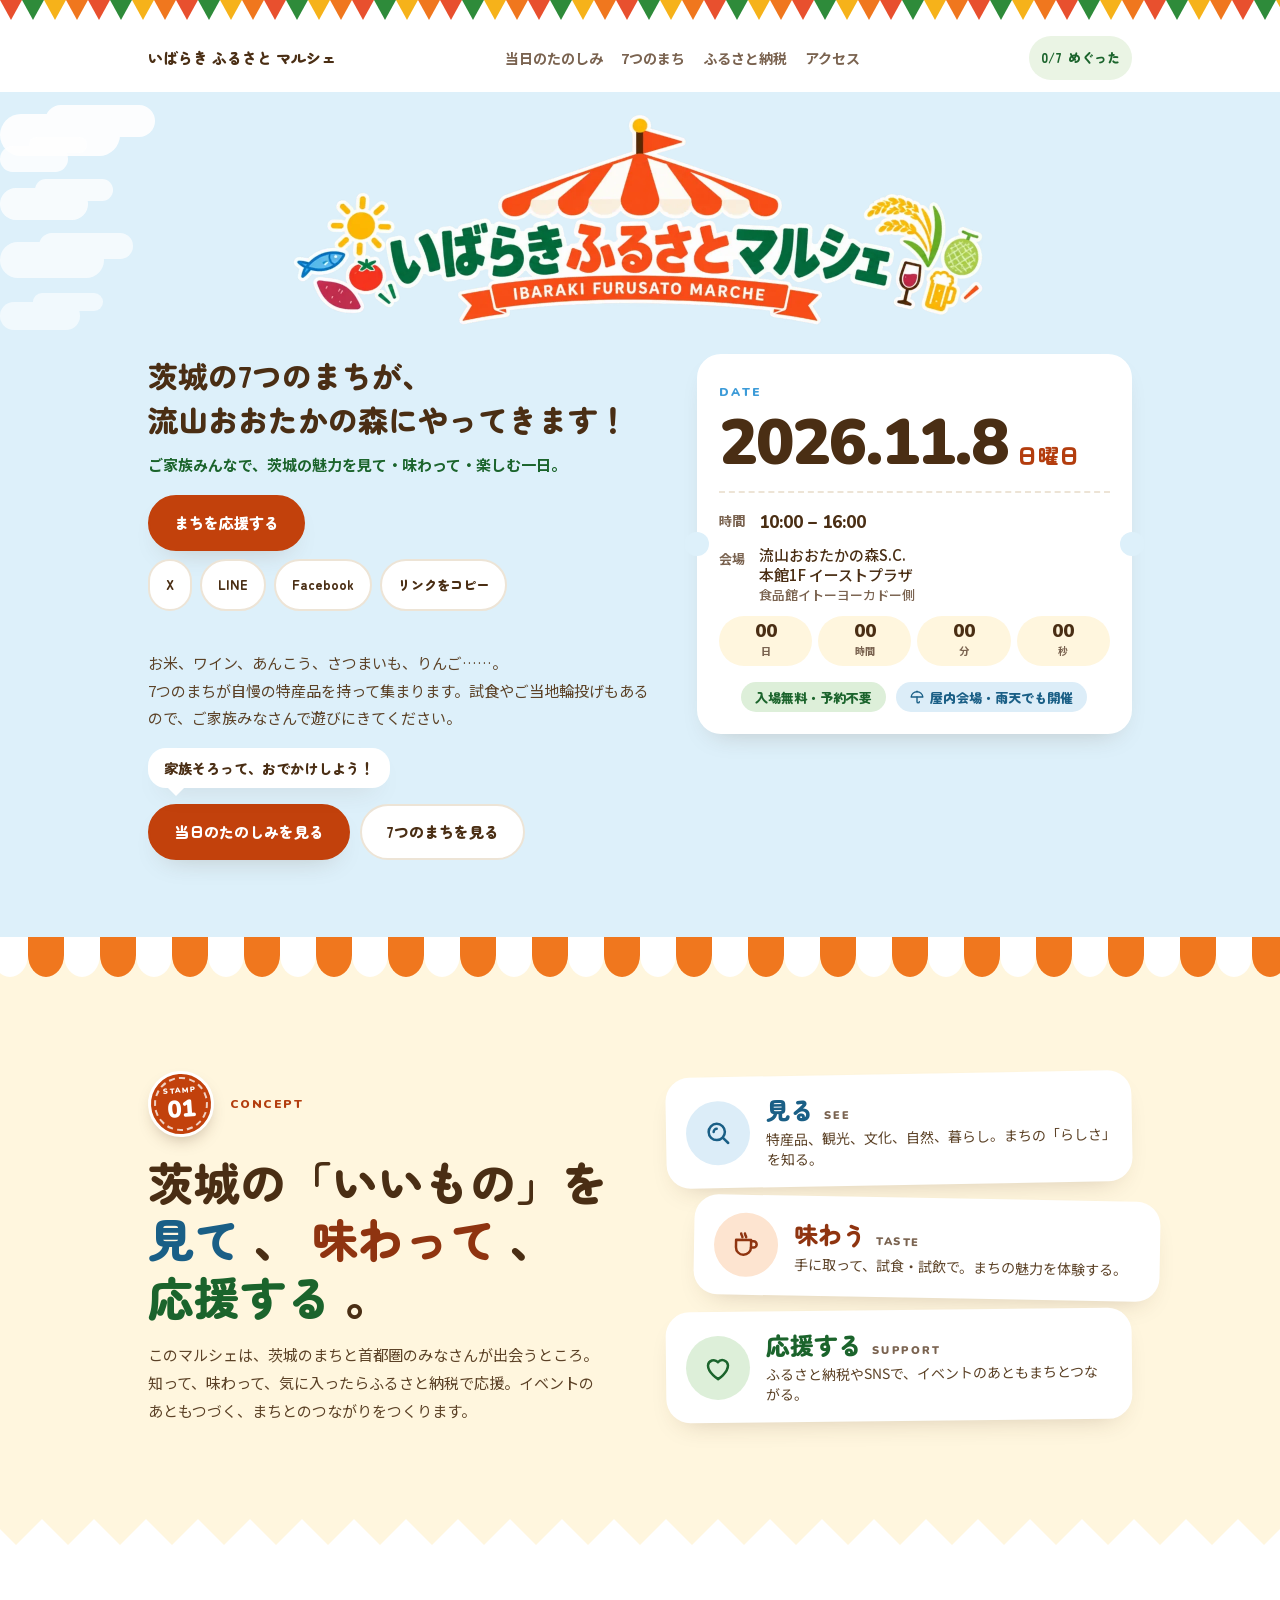
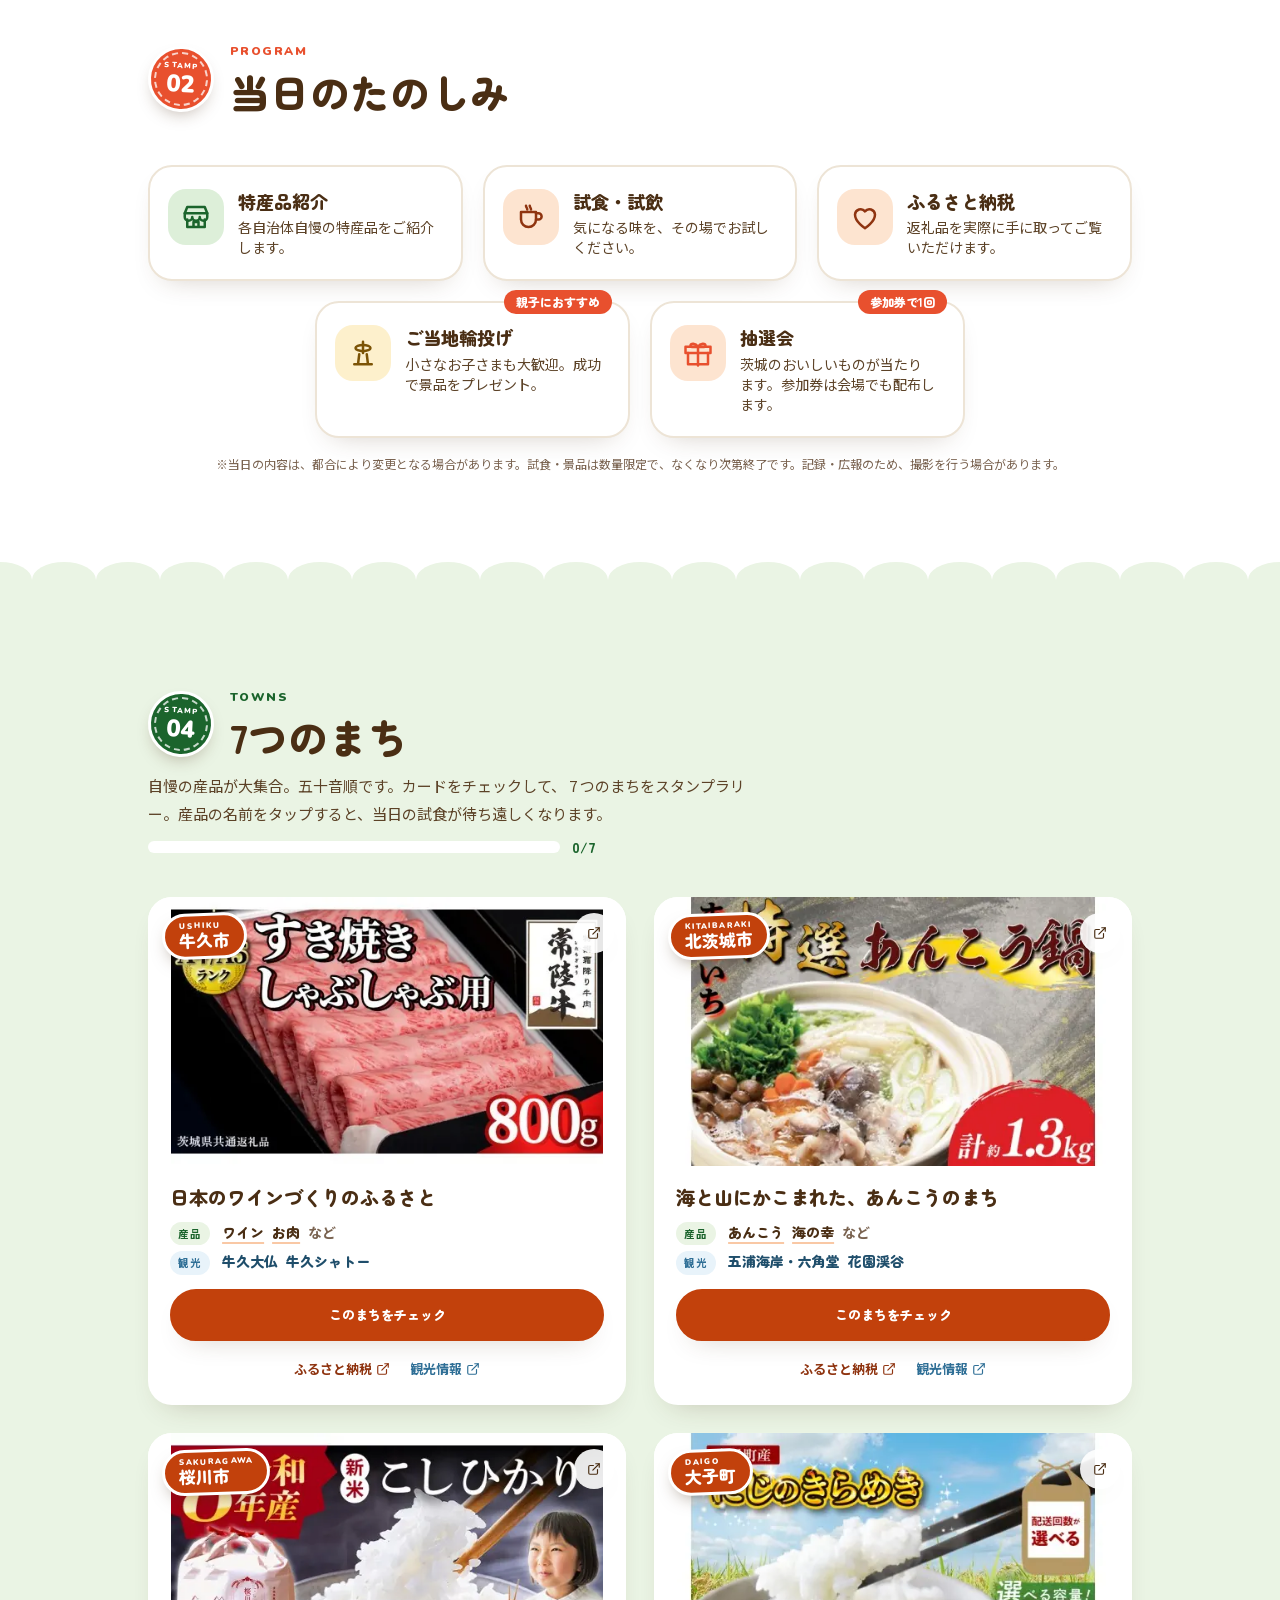
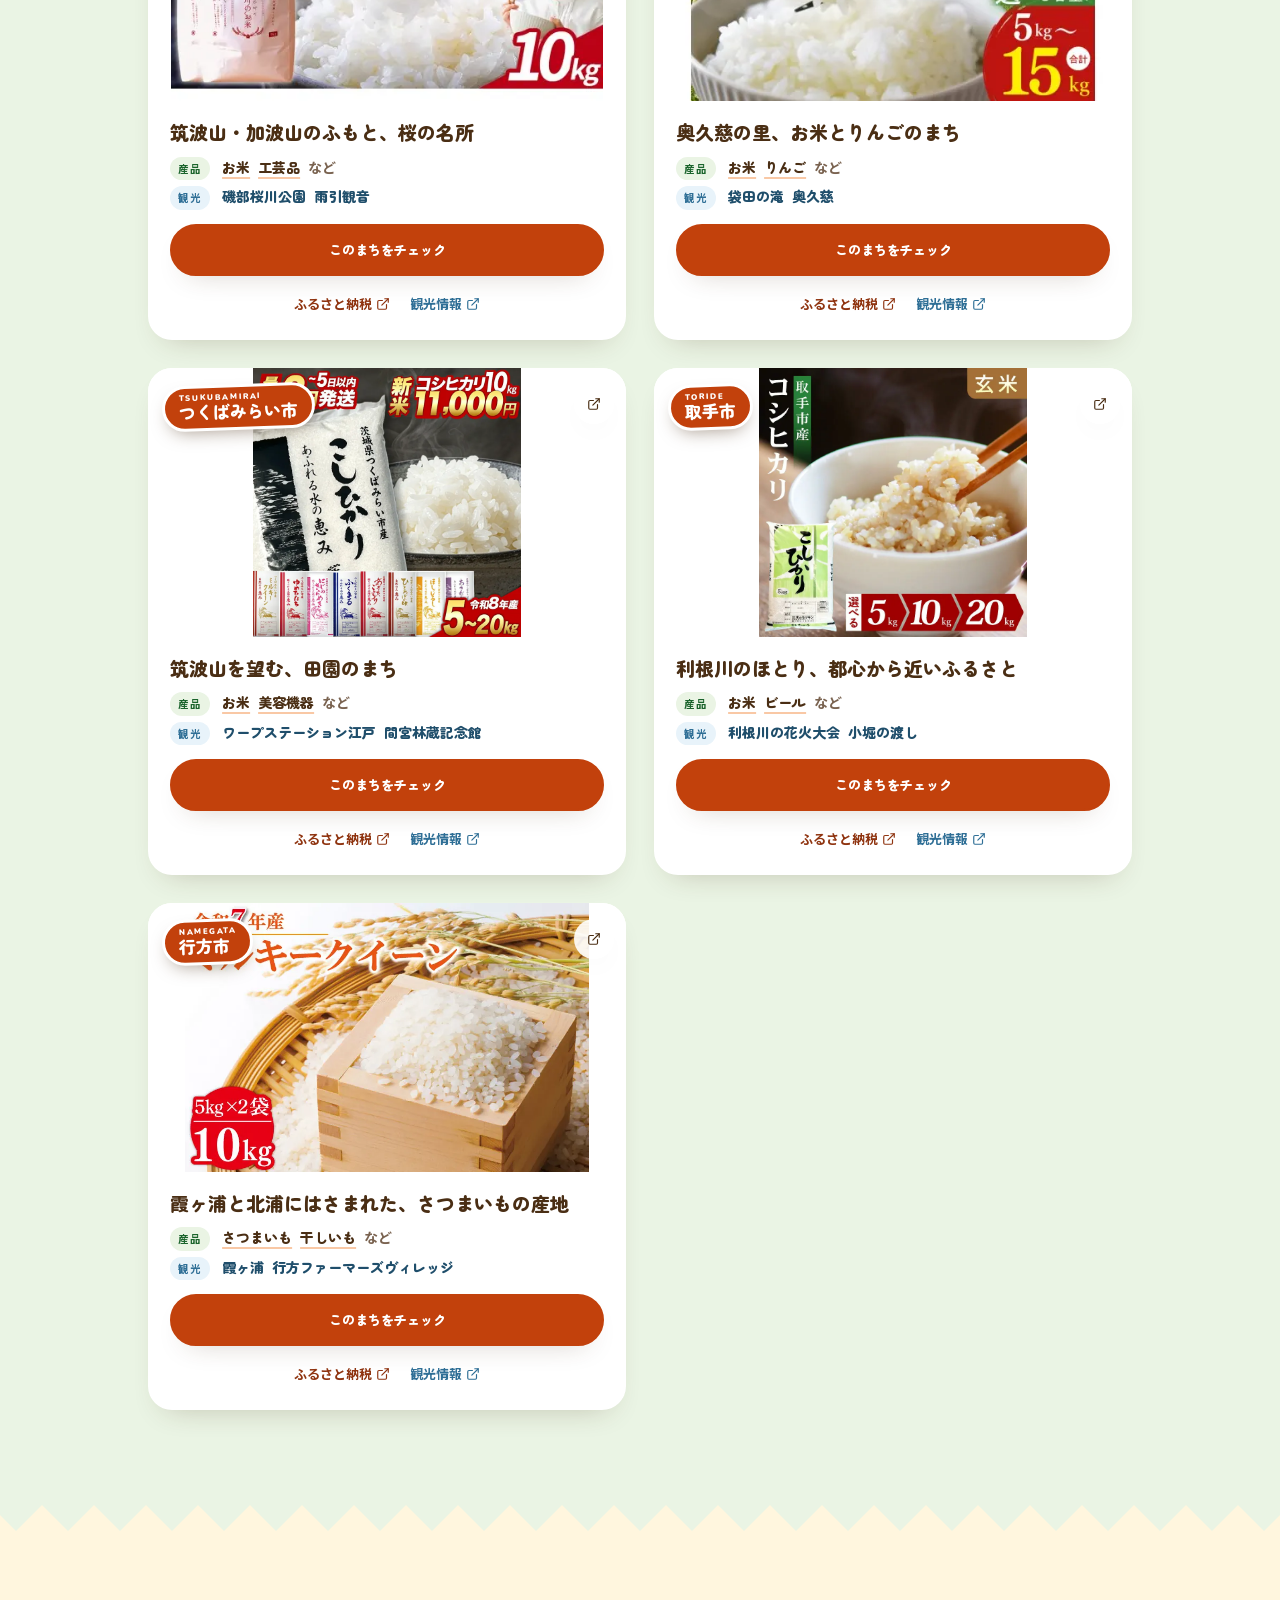
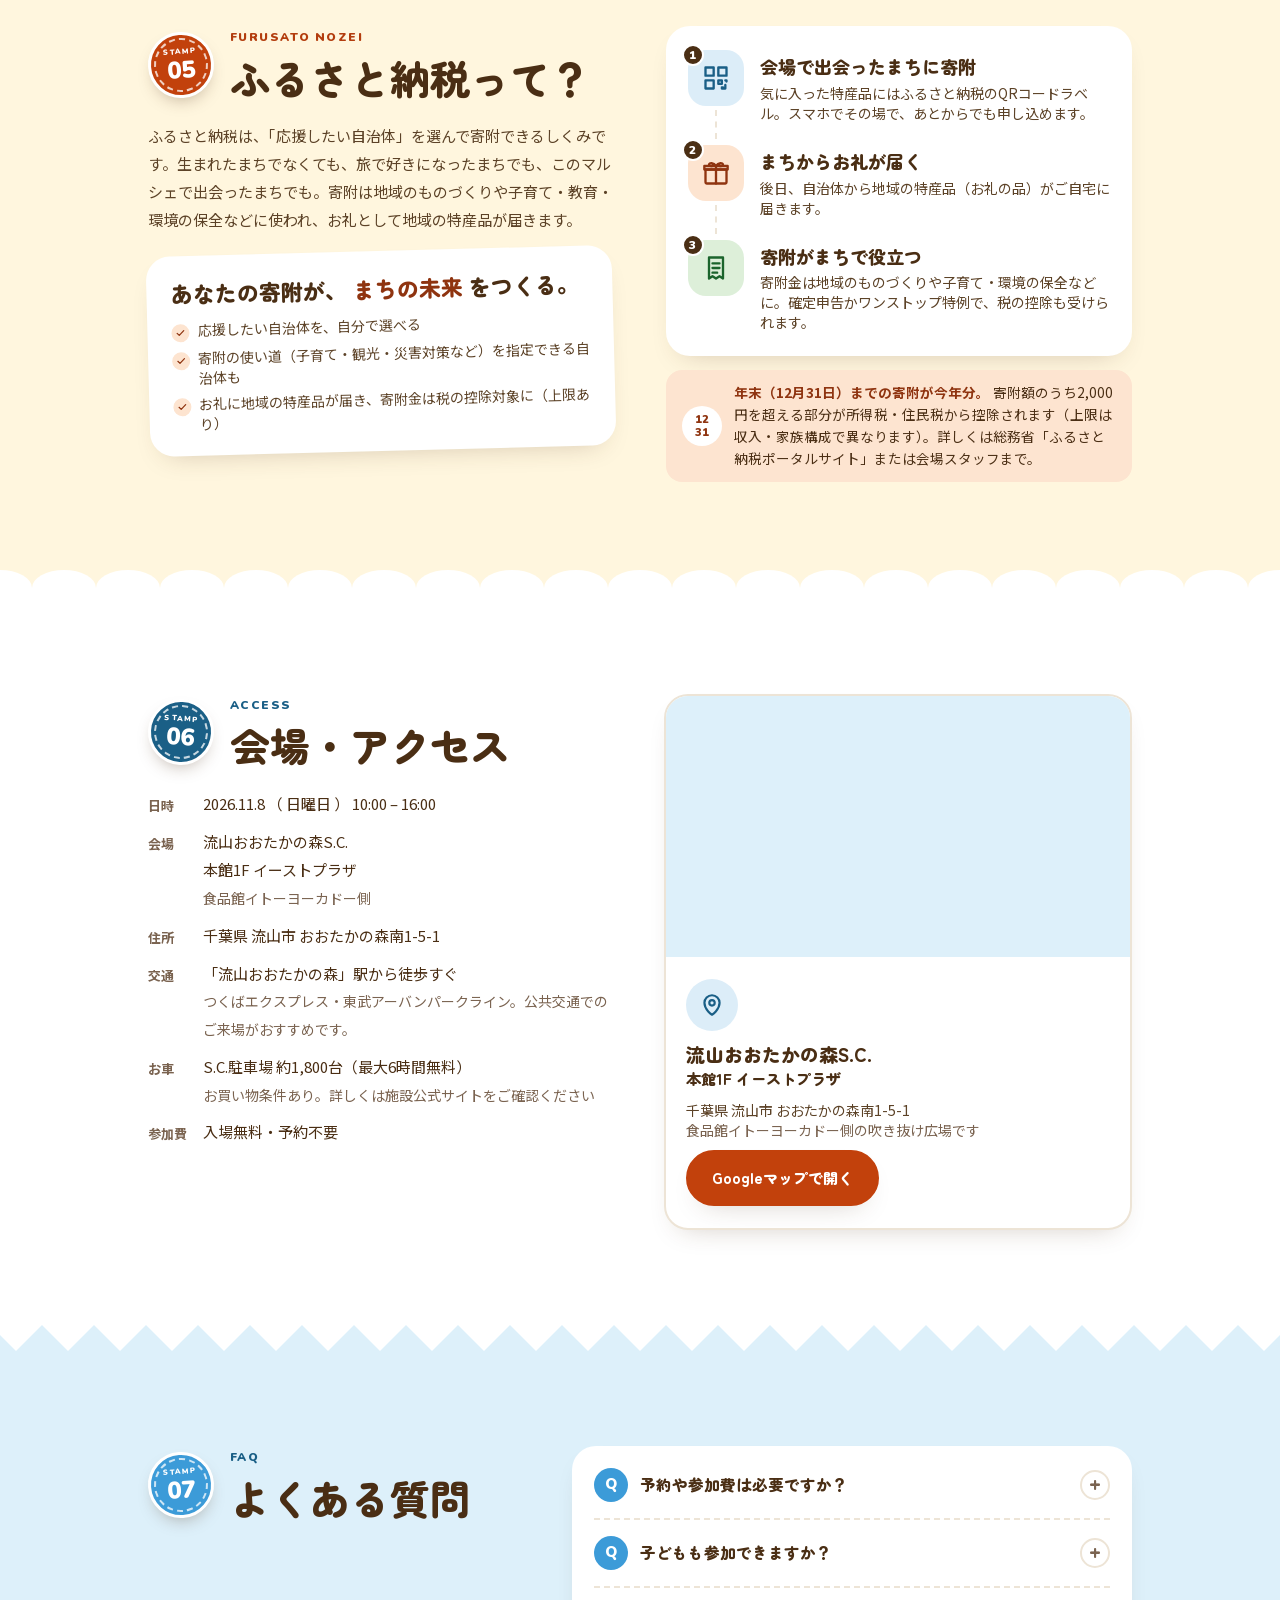
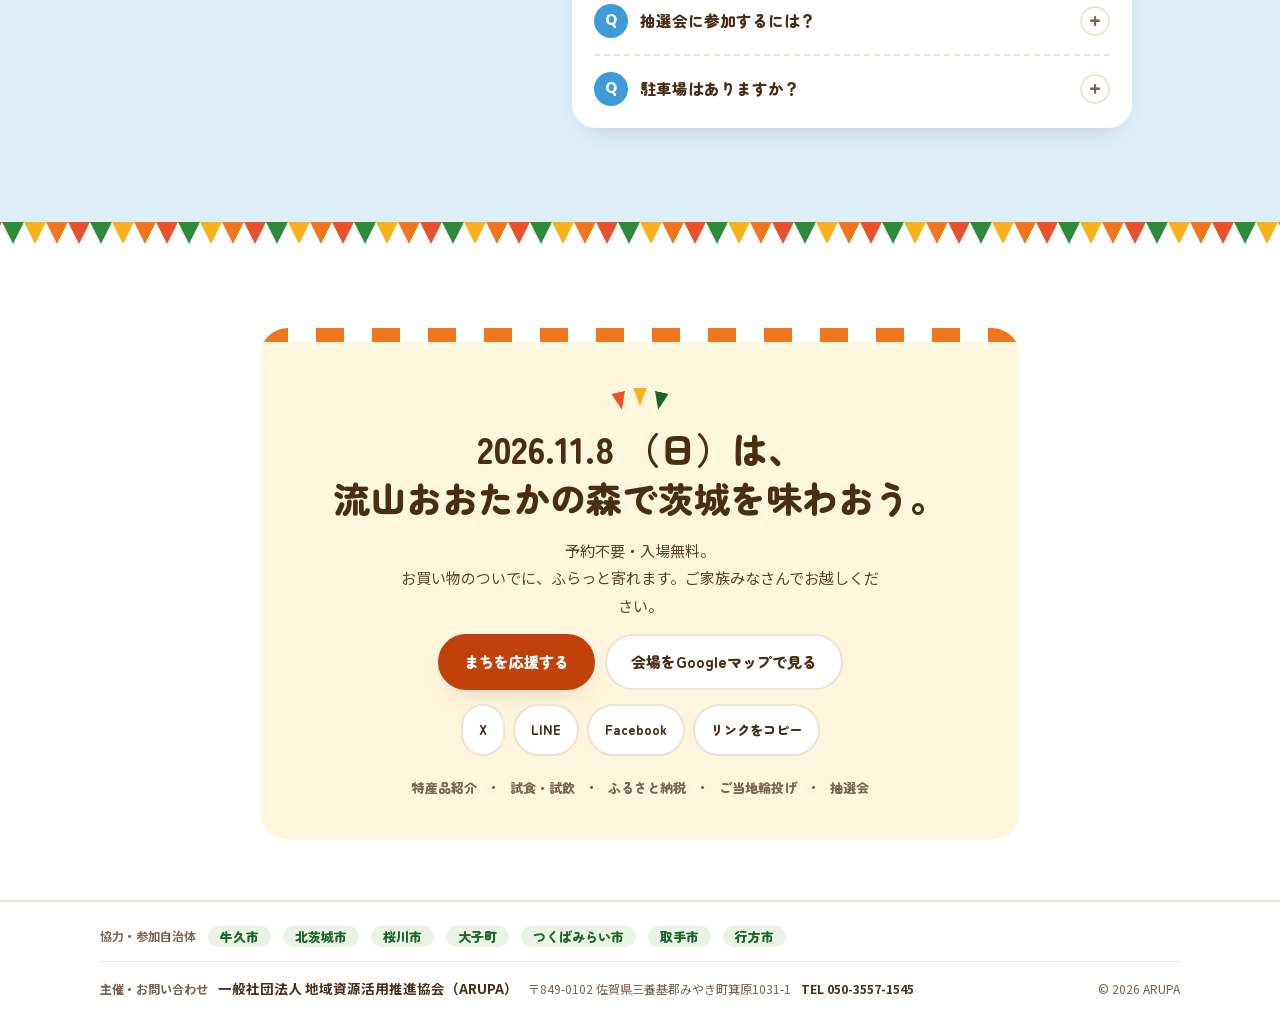
==== commit 76038a65: "取手市のふるさと納税リンクを楽天の商品ページに変更" ====
--- a/index.html
+++ b/index.html
@@ -392,7 +392,7 @@
       "description": "利根川のほとり、都心から近いふるさと。産品はお米・ビールなど。観光は利根川の花火大会、小堀の渡し。",
       "address": { "@type": "PostalAddress", "addressLocality": "取手市", "addressRegion": "茨城県", "addressCountry": "JP" },
       "url": "https://www.toride-kankou.net/",
-      "sameAs": "https://www.rakuten.co.jp/f082171-toride/",
+      "sameAs": "https://item.rakuten.co.jp/f082171-toride/zc001/",
       "image": {
         "@type": "ImageObject",
         "url": "https://event.arupa.or.jp/images/towns/toride.webp",
@@ -1366,7 +1366,7 @@
             </div>
             <div class="reveal" style="transition-delay:420ms">
               <article class="relative grid grid-rows-[auto_1fr_auto] rounded-3xl bg-paper shadow-[0_14px_30px_-18px_rgb(74_46_20_/_0.3)] transition-[box-shadow,transform] duration-200" style="transform-style:preserve-3d">
-                <a href="https://www.rakuten.co.jp/f082171-toride/" target="_blank" rel="noopener noreferrer" aria-label="取手市のふるさと納税" class="town-photo relative block aspect-video overflow-hidden rounded-t-3xl bg-paper no-underline">
+                <a href="https://item.rakuten.co.jp/f082171-toride/zc001/" target="_blank" rel="noopener noreferrer" aria-label="取手市のふるさと納税" class="town-photo relative block aspect-video overflow-hidden rounded-t-3xl bg-paper no-underline">
                   <img src="./images/towns/toride.webp" alt="取手市産コシヒカリ" width="760" height="760" class="absolute inset-0 size-full object-contain" decoding="async" loading="lazy">
                   <span class="pointer-events-none absolute right-3 top-4 z-[2] grid size-10 place-items-center rounded-full bg-paper/90 text-ink shadow-[var(--shadow-card)]" aria-hidden="true">
                     <svg xmlns="http://www.w3.org/2000/svg" width="24" height="24" viewbox="0 0 24 24" fill="none" stroke="currentColor" stroke-width="2" stroke-linecap="round" stroke-linejoin="round" class="size-3.5" aria-hidden="true">
@@ -1423,7 +1423,7 @@
                     このまちをチェック
                   </button>
                   <div class="flex flex-wrap items-center justify-center gap-x-5">
-                    <a class="inline-flex min-h-10 items-center gap-1 text-[13px] font-bold text-orange-d no-underline hover:underline" href="https://www.rakuten.co.jp/f082171-toride/" target="_blank" rel="noopener noreferrer">
+                    <a class="inline-flex min-h-10 items-center gap-1 text-[13px] font-bold text-orange-d no-underline hover:underline" href="https://item.rakuten.co.jp/f082171-toride/zc001/" target="_blank" rel="noopener noreferrer">
                       ふるさと納税
                       <svg xmlns="http://www.w3.org/2000/svg" width="24" height="24" viewbox="0 0 24 24" fill="none" stroke="currentColor" stroke-width="2" stroke-linecap="round" stroke-linejoin="round" class="lucide lucide-external-link size-3.5" aria-hidden="true">
                         <path d="M15 3h6v6">
@@ -2036,7 +2036,7 @@
           <a href="https://item.rakuten.co.jp/f082350-tsukubamirai/cl14-nt/" target="_blank" rel="noopener noreferrer" class="rounded-full bg-mint px-3 py-1 font-display text-[13px] font-black leading-none text-green no-underline hover:bg-green-2">
             つくばみらい市
           </a>
-          <a href="https://www.rakuten.co.jp/f082171-toride/" target="_blank" rel="noopener noreferrer" class="rounded-full bg-mint px-3 py-1 font-display text-[13px] font-black leading-none text-green no-underline hover:bg-green-2">
+          <a href="https://item.rakuten.co.jp/f082171-toride/zc001/" target="_blank" rel="noopener noreferrer" class="rounded-full bg-mint px-3 py-1 font-display text-[13px] font-black leading-none text-green no-underline hover:bg-green-2">
             取手市
           </a>
           <a href="https://www.namegata-furusato.jp/" target="_blank" rel="noopener noreferrer" class="rounded-full bg-mint px-3 py-1 font-display text-[13px] font-black leading-none text-green no-underline hover:bg-green-2">
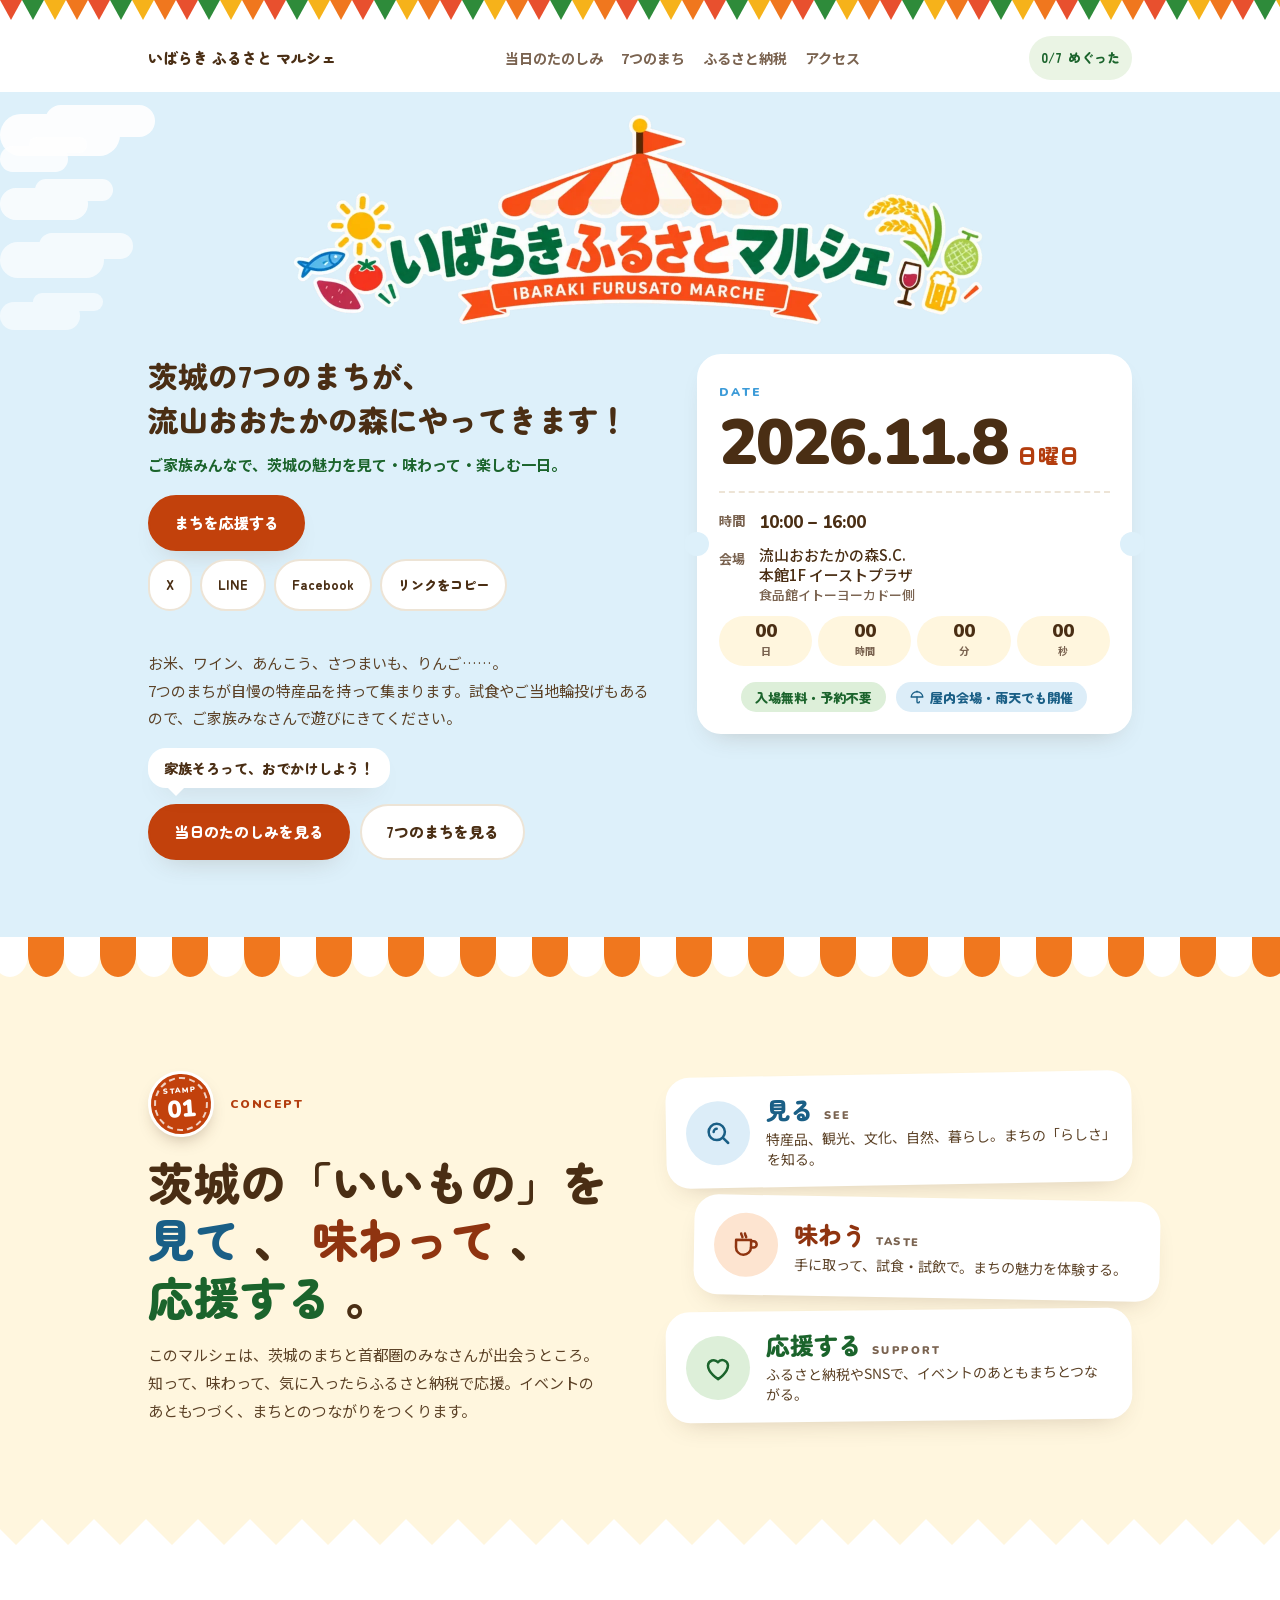
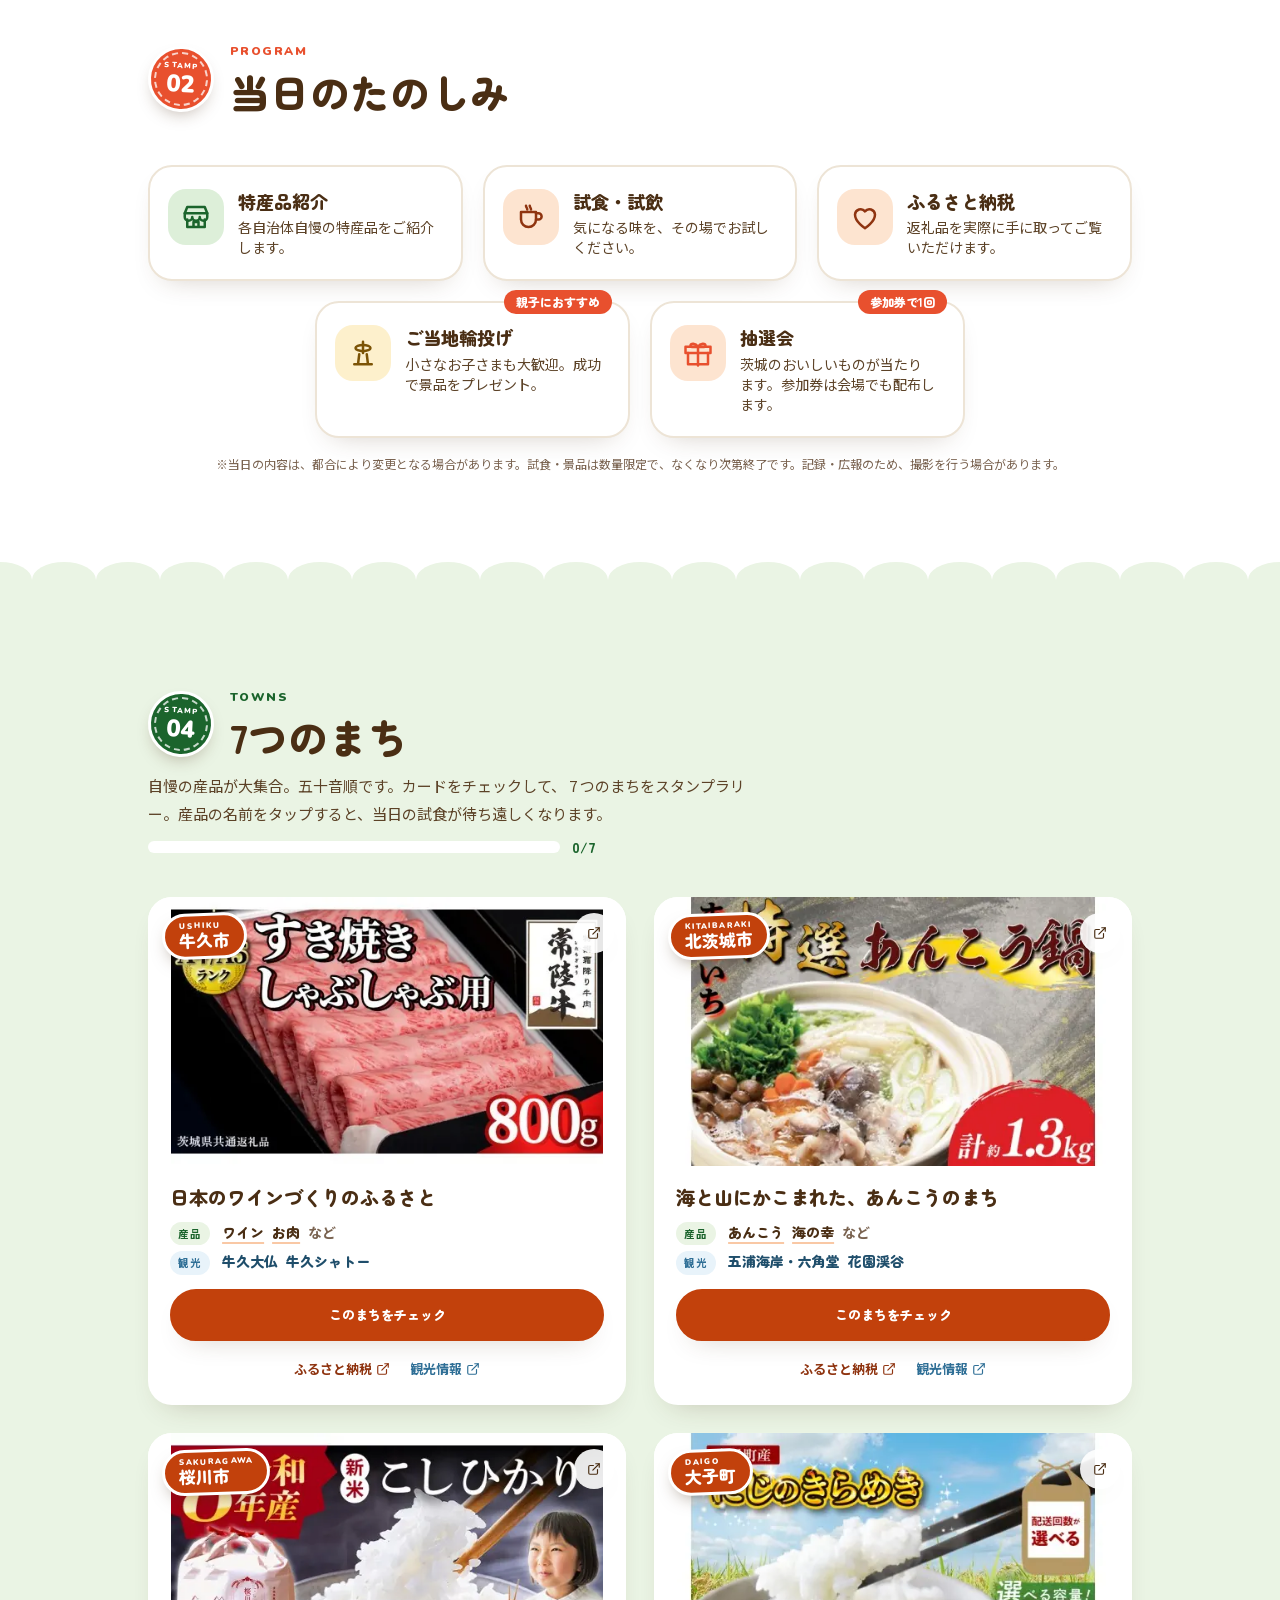
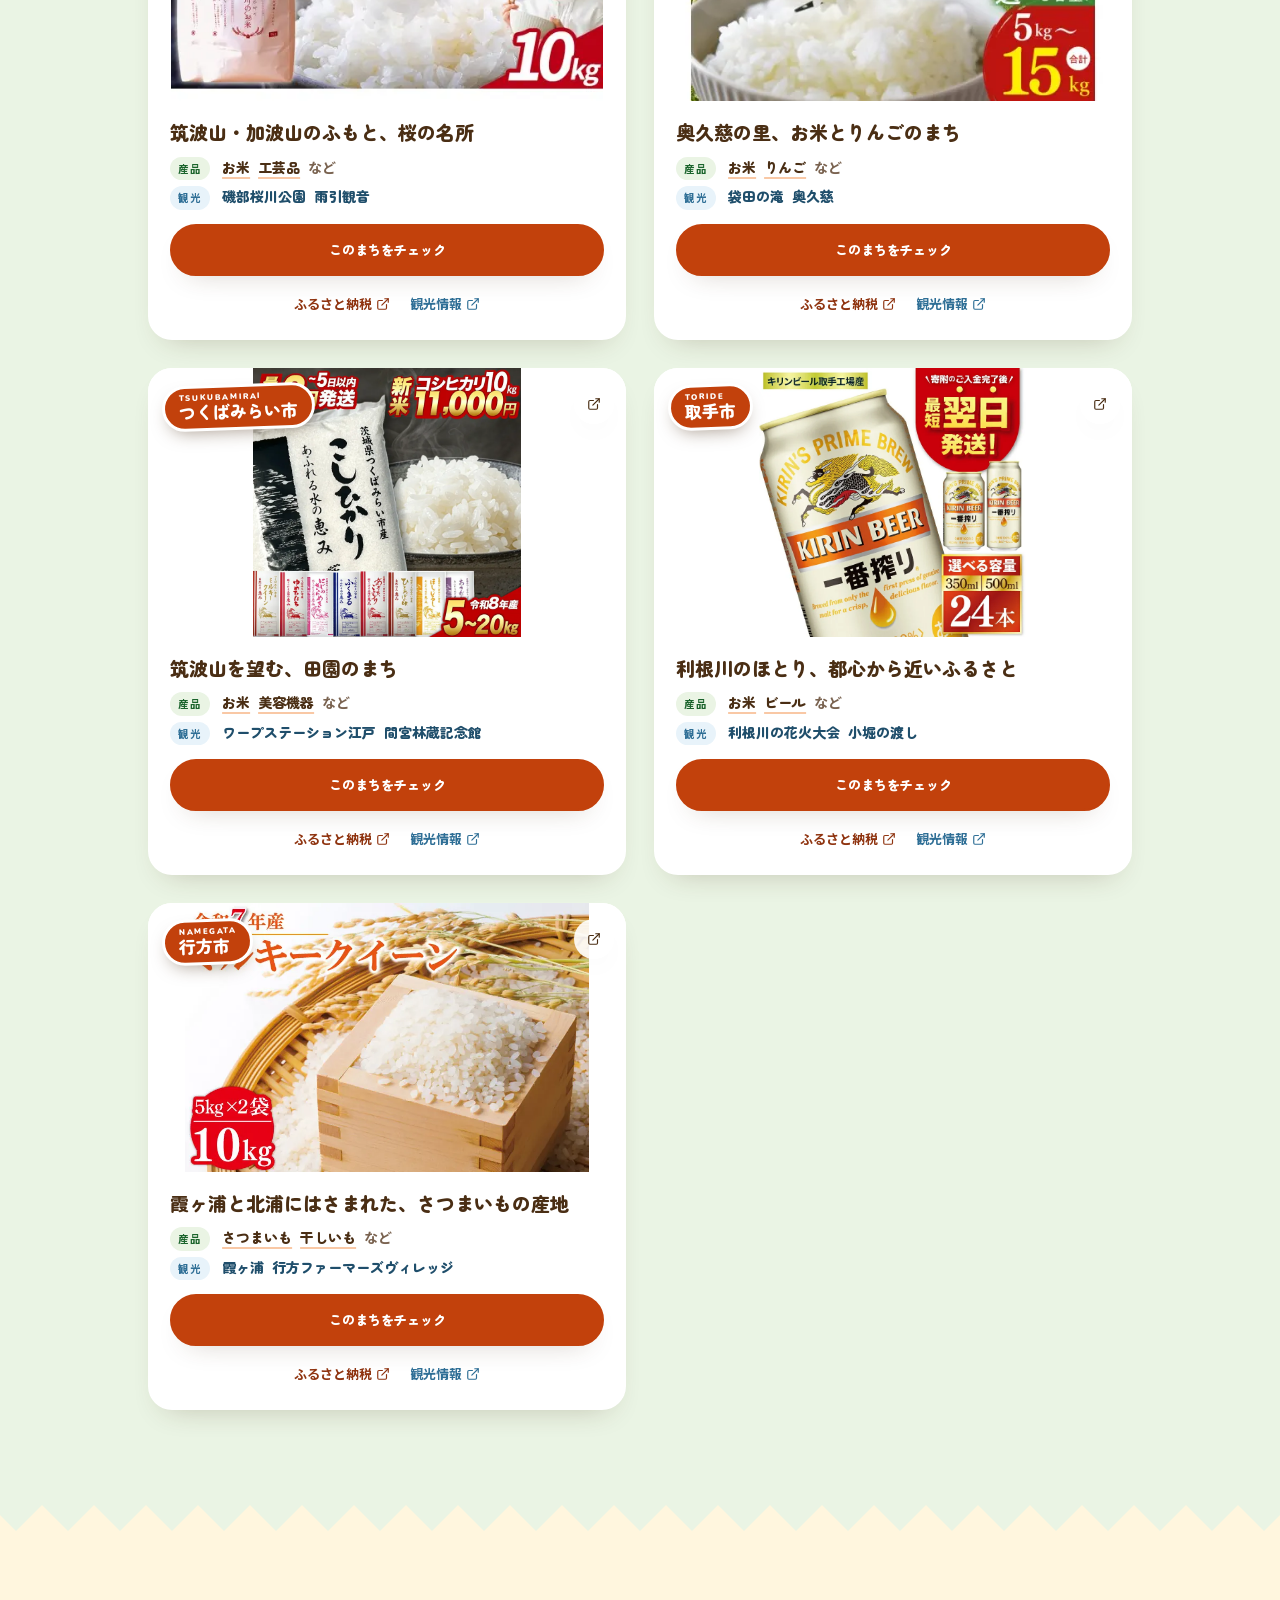
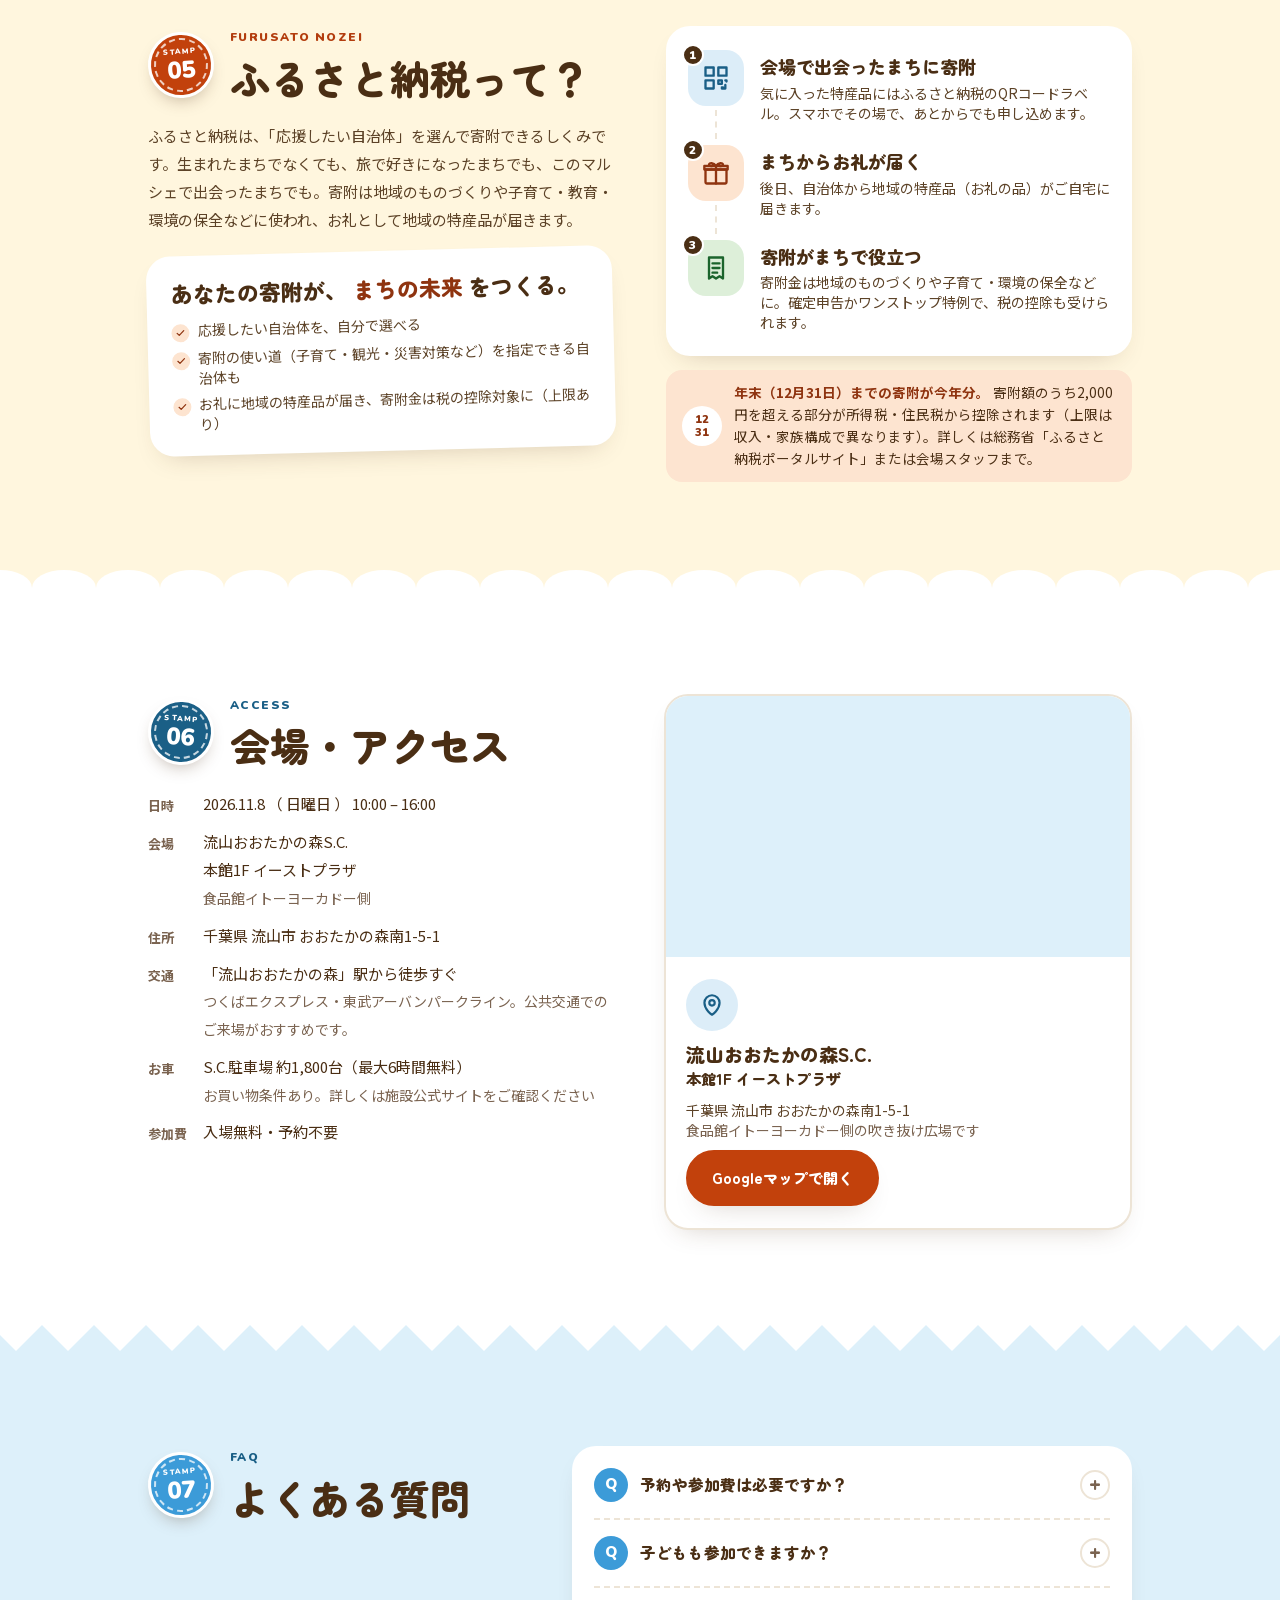
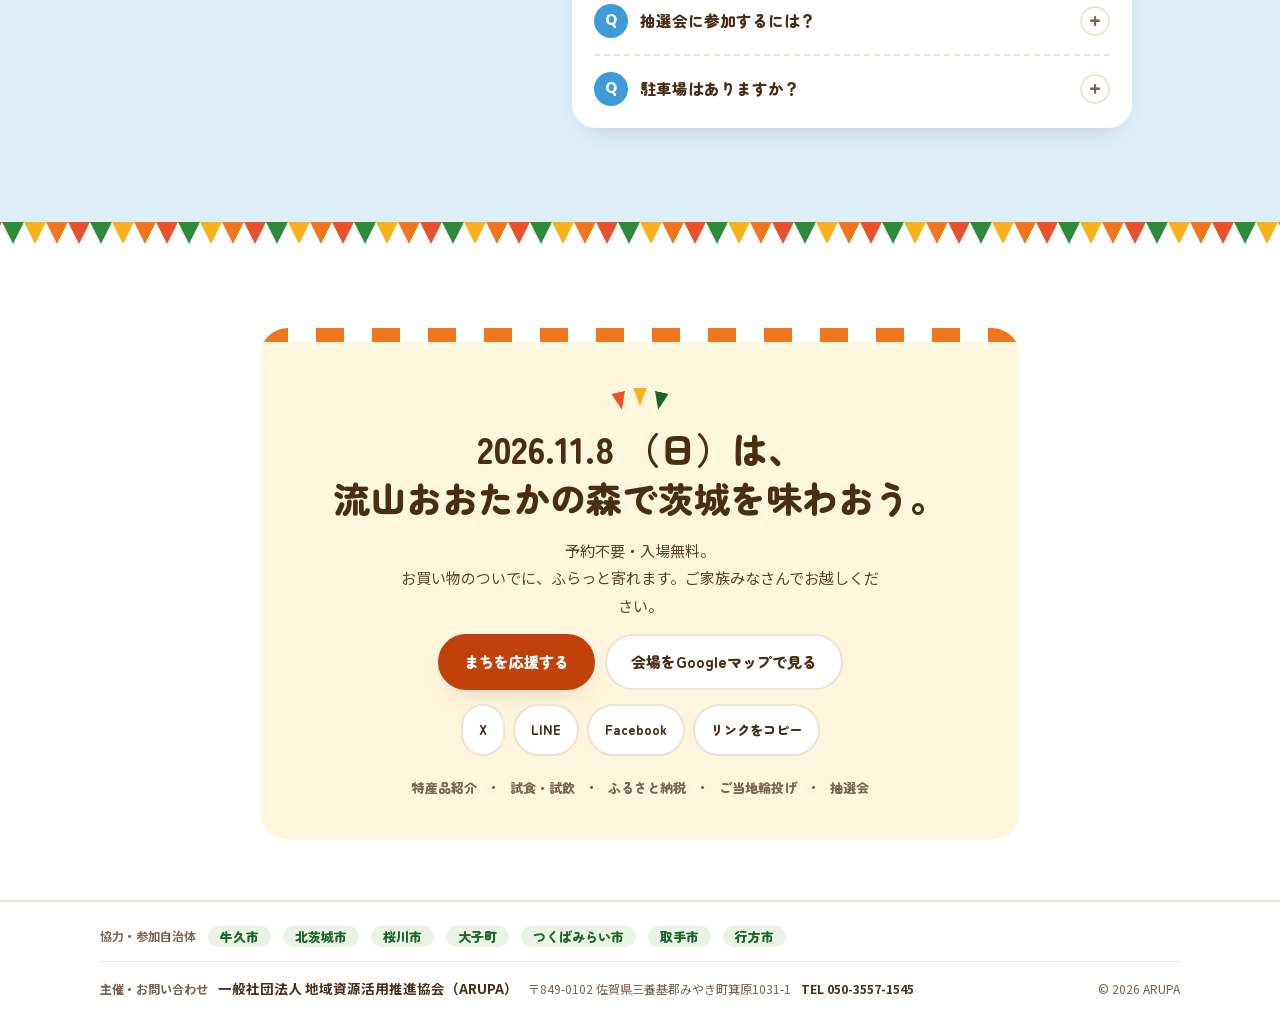
==== commit b2b6d551: "取手市のカード画像をキリン一番搾りに差し替え" ====
--- a/index.html
+++ b/index.html
@@ -398,7 +398,7 @@
         "url": "https://event.arupa.or.jp/images/towns/toride.webp",
         "width": 760,
         "height": 760,
-        "caption": "取手市産コシヒカリ"
+        "caption": "キリン一番搾り〈取手工場産〉"
       }
     },
     {
@@ -1367,7 +1367,7 @@
             <div class="reveal" style="transition-delay:420ms">
               <article class="relative grid grid-rows-[auto_1fr_auto] rounded-3xl bg-paper shadow-[0_14px_30px_-18px_rgb(74_46_20_/_0.3)] transition-[box-shadow,transform] duration-200" style="transform-style:preserve-3d">
                 <a href="https://item.rakuten.co.jp/f082171-toride/zc001/" target="_blank" rel="noopener noreferrer" aria-label="取手市のふるさと納税" class="town-photo relative block aspect-video overflow-hidden rounded-t-3xl bg-paper no-underline">
-                  <img src="./images/towns/toride.webp" alt="取手市産コシヒカリ" width="760" height="760" class="absolute inset-0 size-full object-contain" decoding="async" loading="lazy">
+                  <img src="./images/towns/toride.webp?v=2" alt="キリン一番搾り〈取手工場産〉" width="760" height="760" class="absolute inset-0 size-full object-contain" decoding="async" loading="lazy">
                   <span class="pointer-events-none absolute right-3 top-4 z-[2] grid size-10 place-items-center rounded-full bg-paper/90 text-ink shadow-[var(--shadow-card)]" aria-hidden="true">
                     <svg xmlns="http://www.w3.org/2000/svg" width="24" height="24" viewbox="0 0 24 24" fill="none" stroke="currentColor" stroke-width="2" stroke-linecap="round" stroke-linejoin="round" class="size-3.5" aria-hidden="true">
                       <path d="M15 3h6v6"></path>
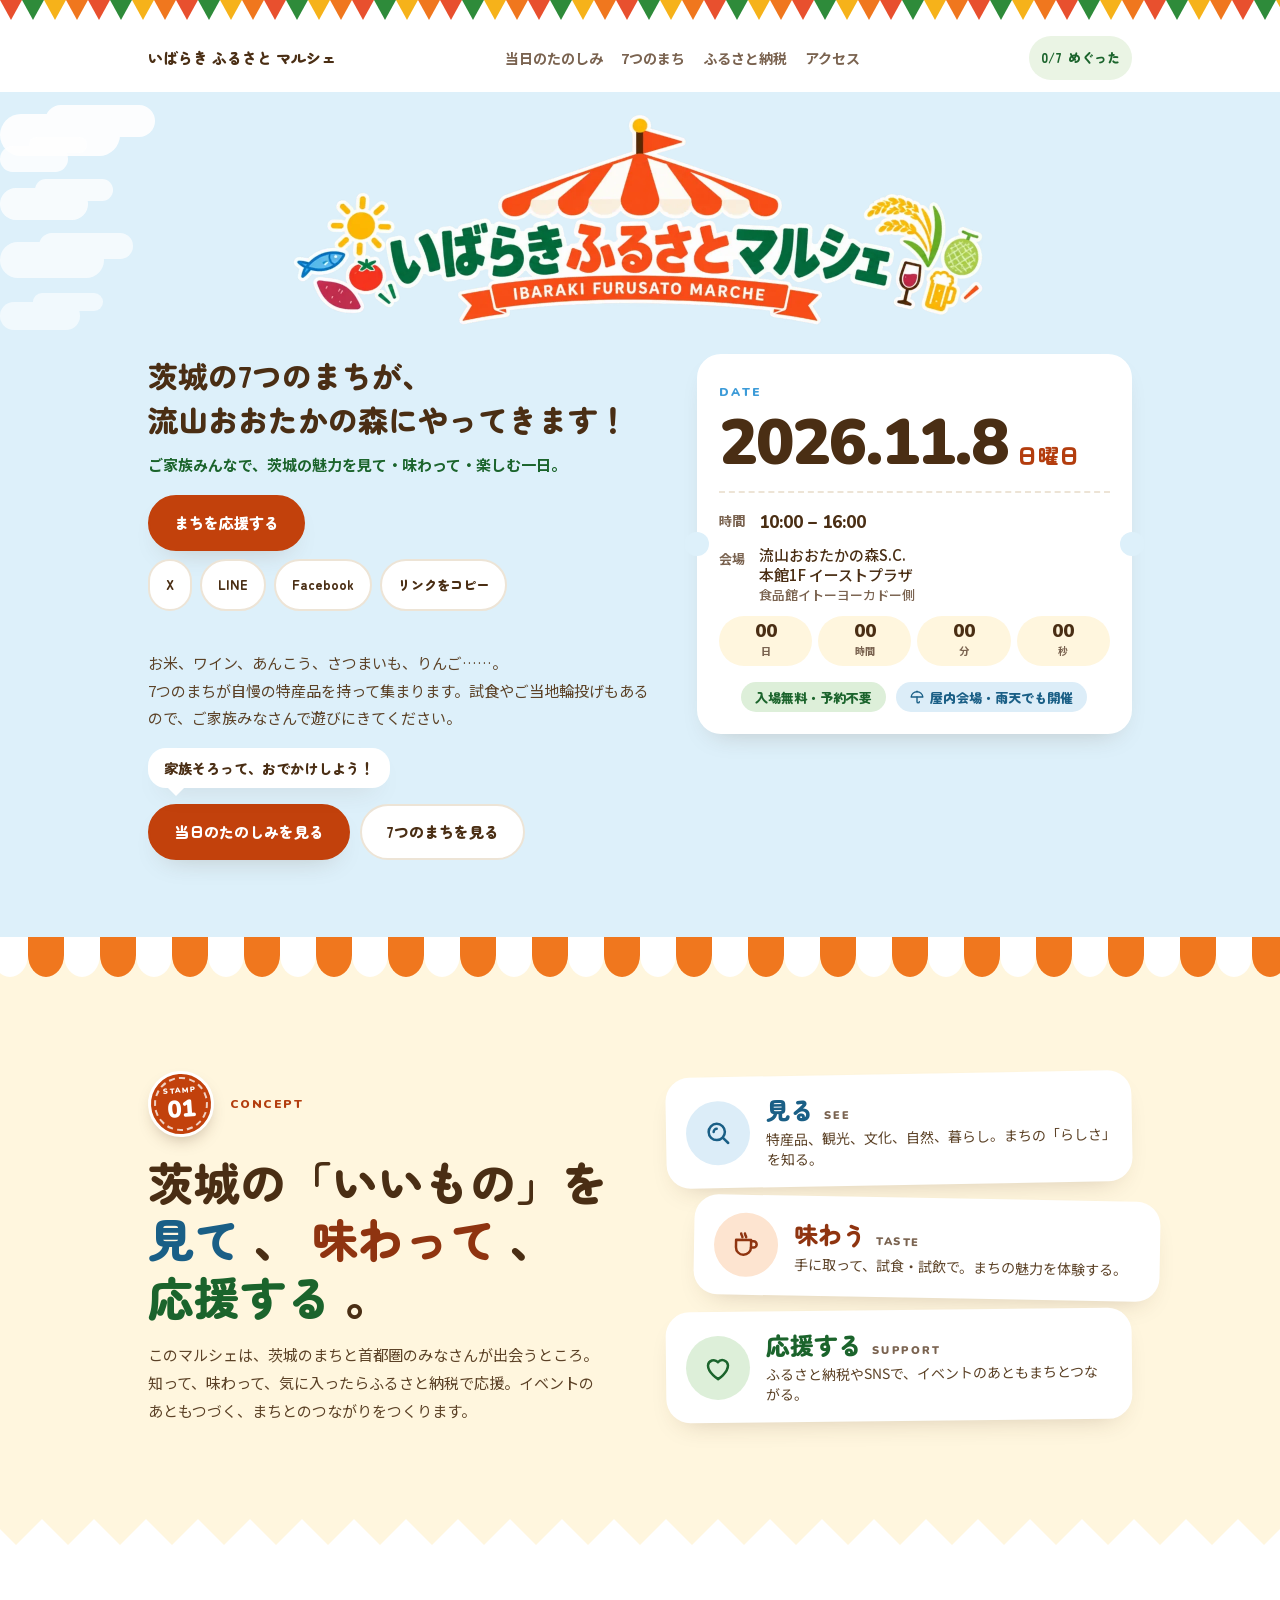
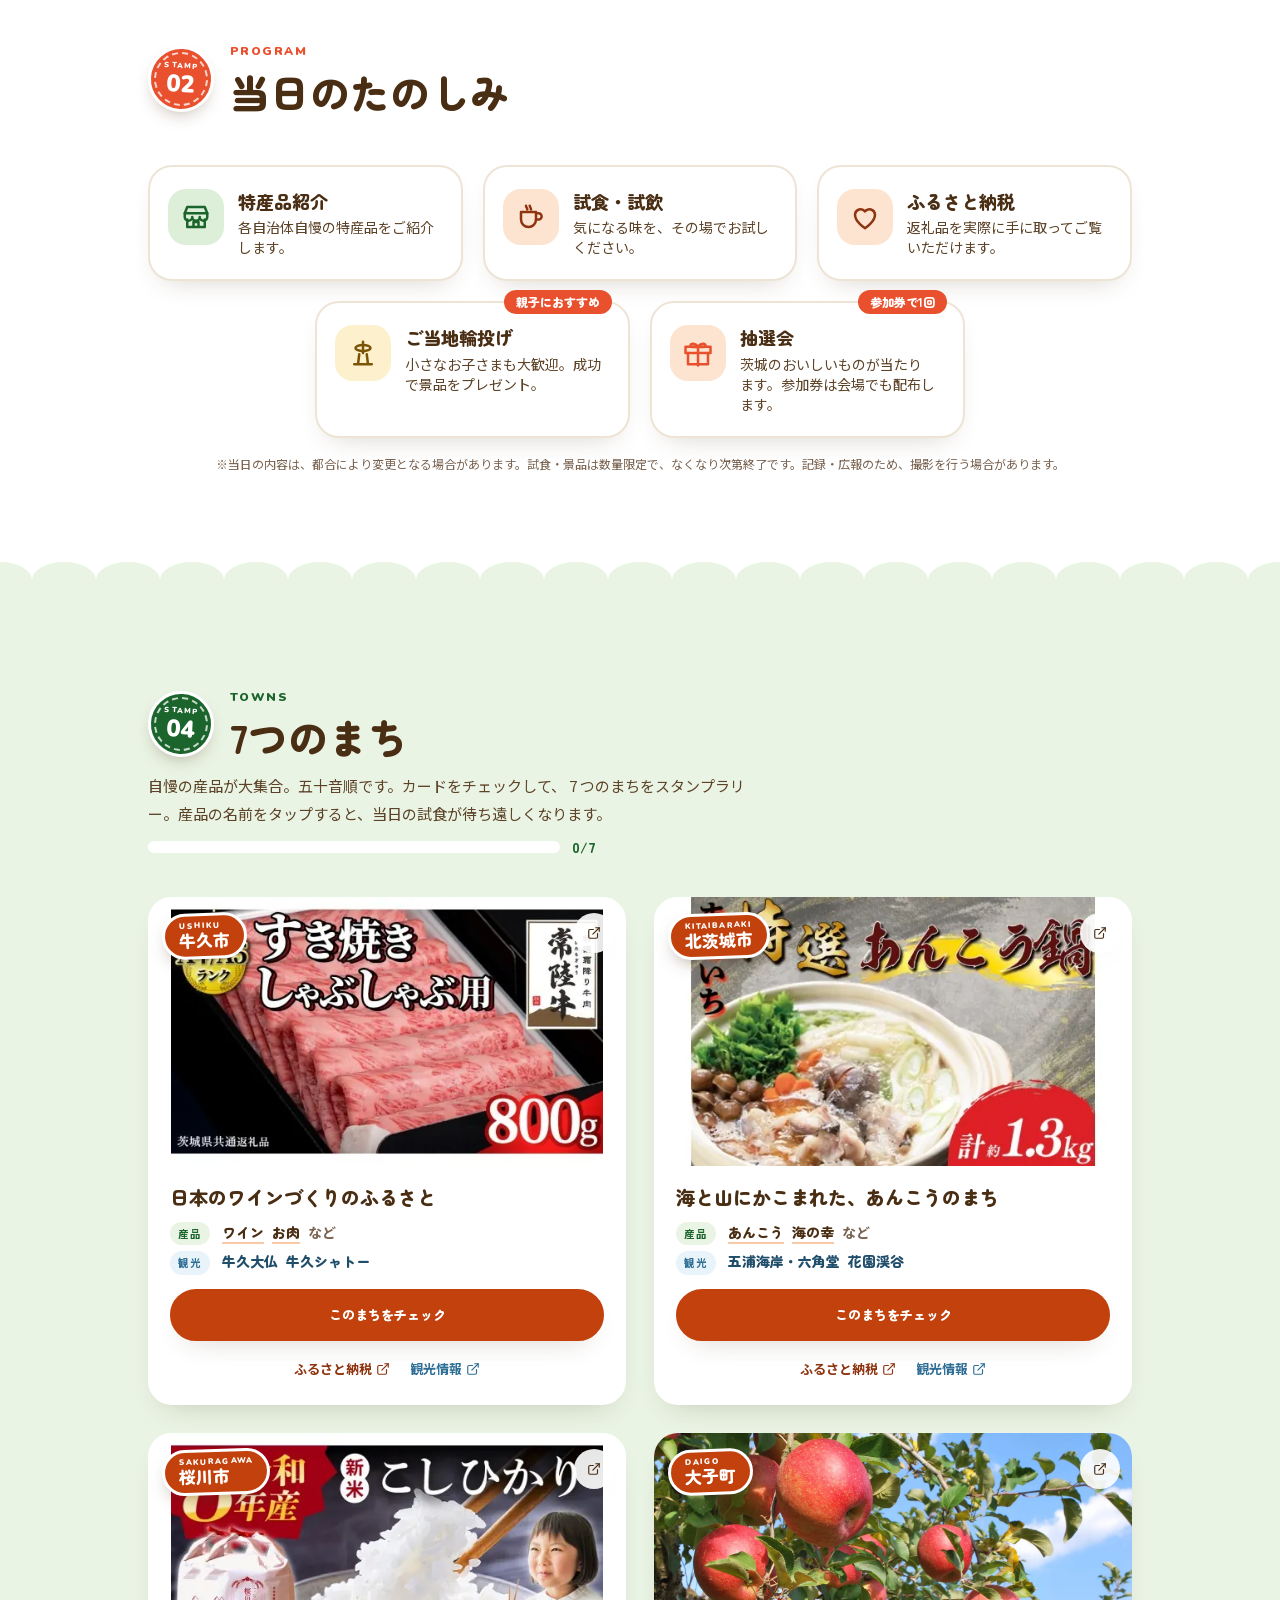
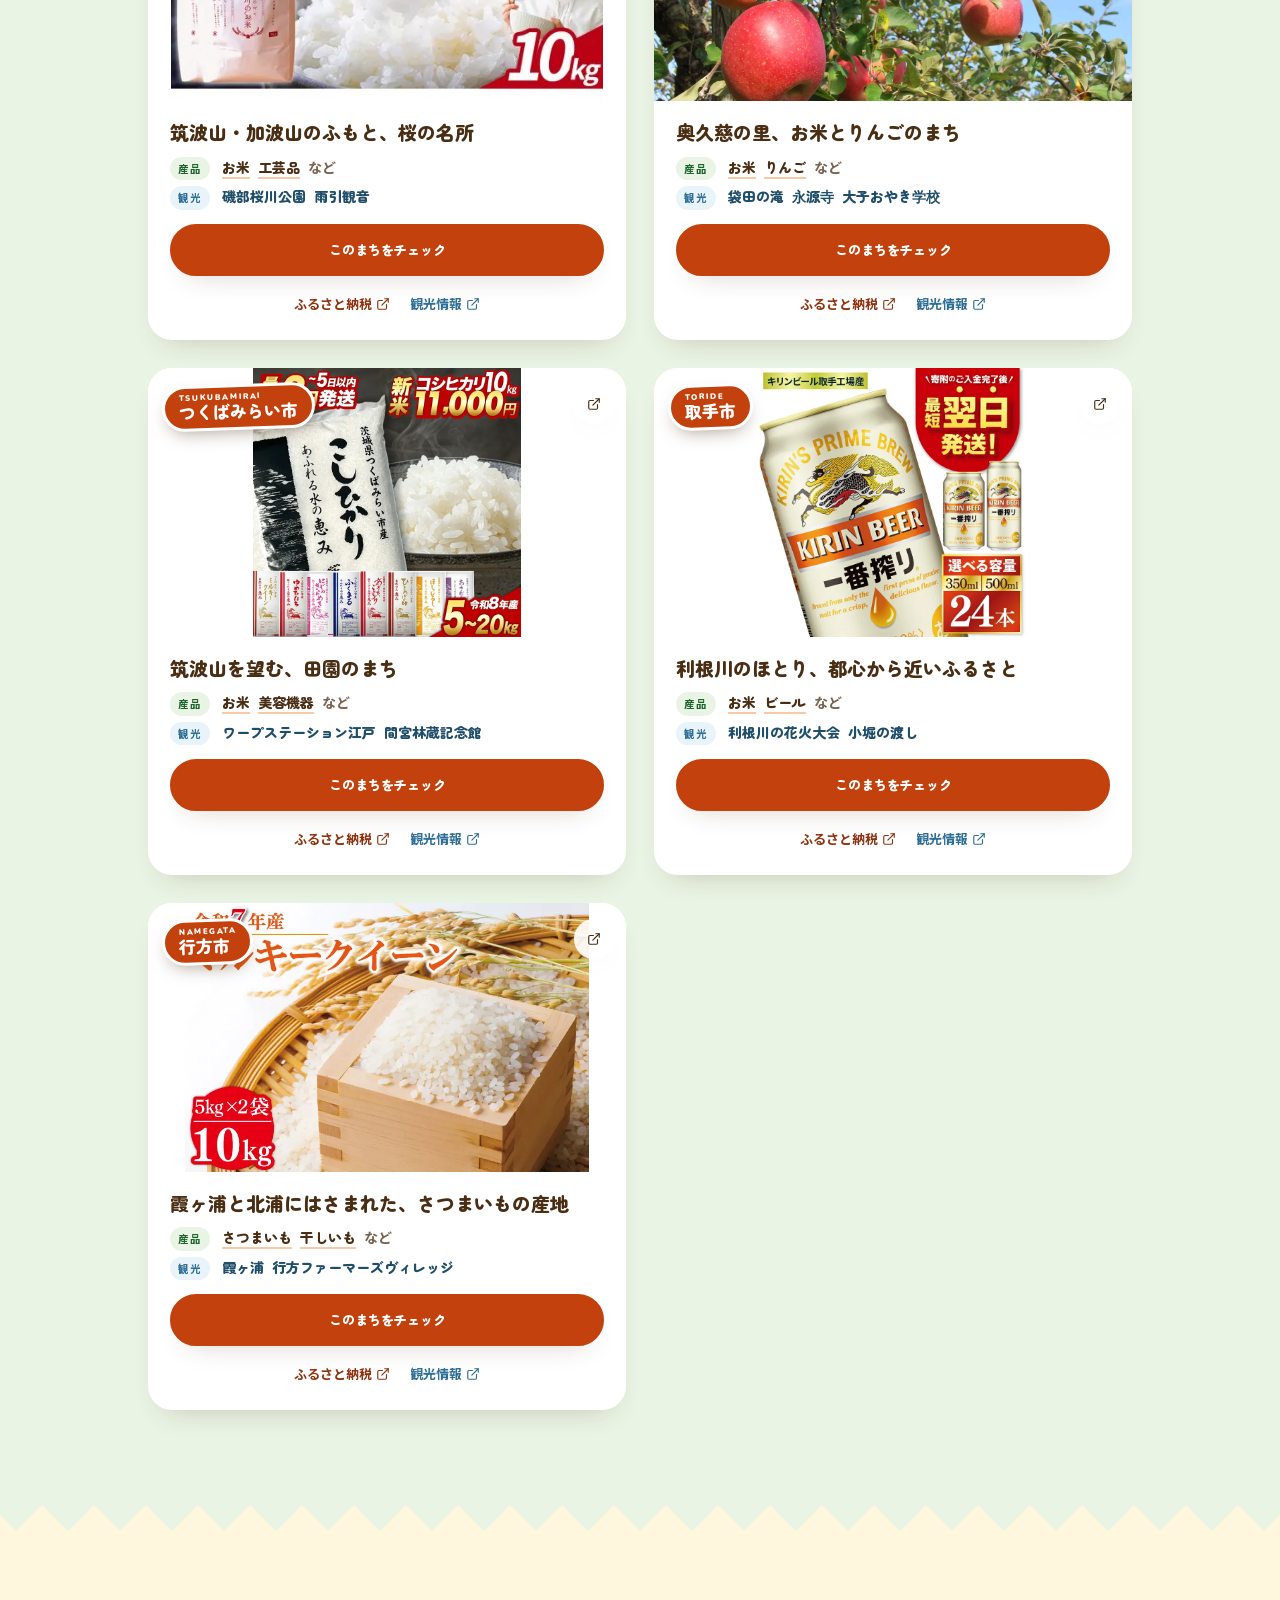
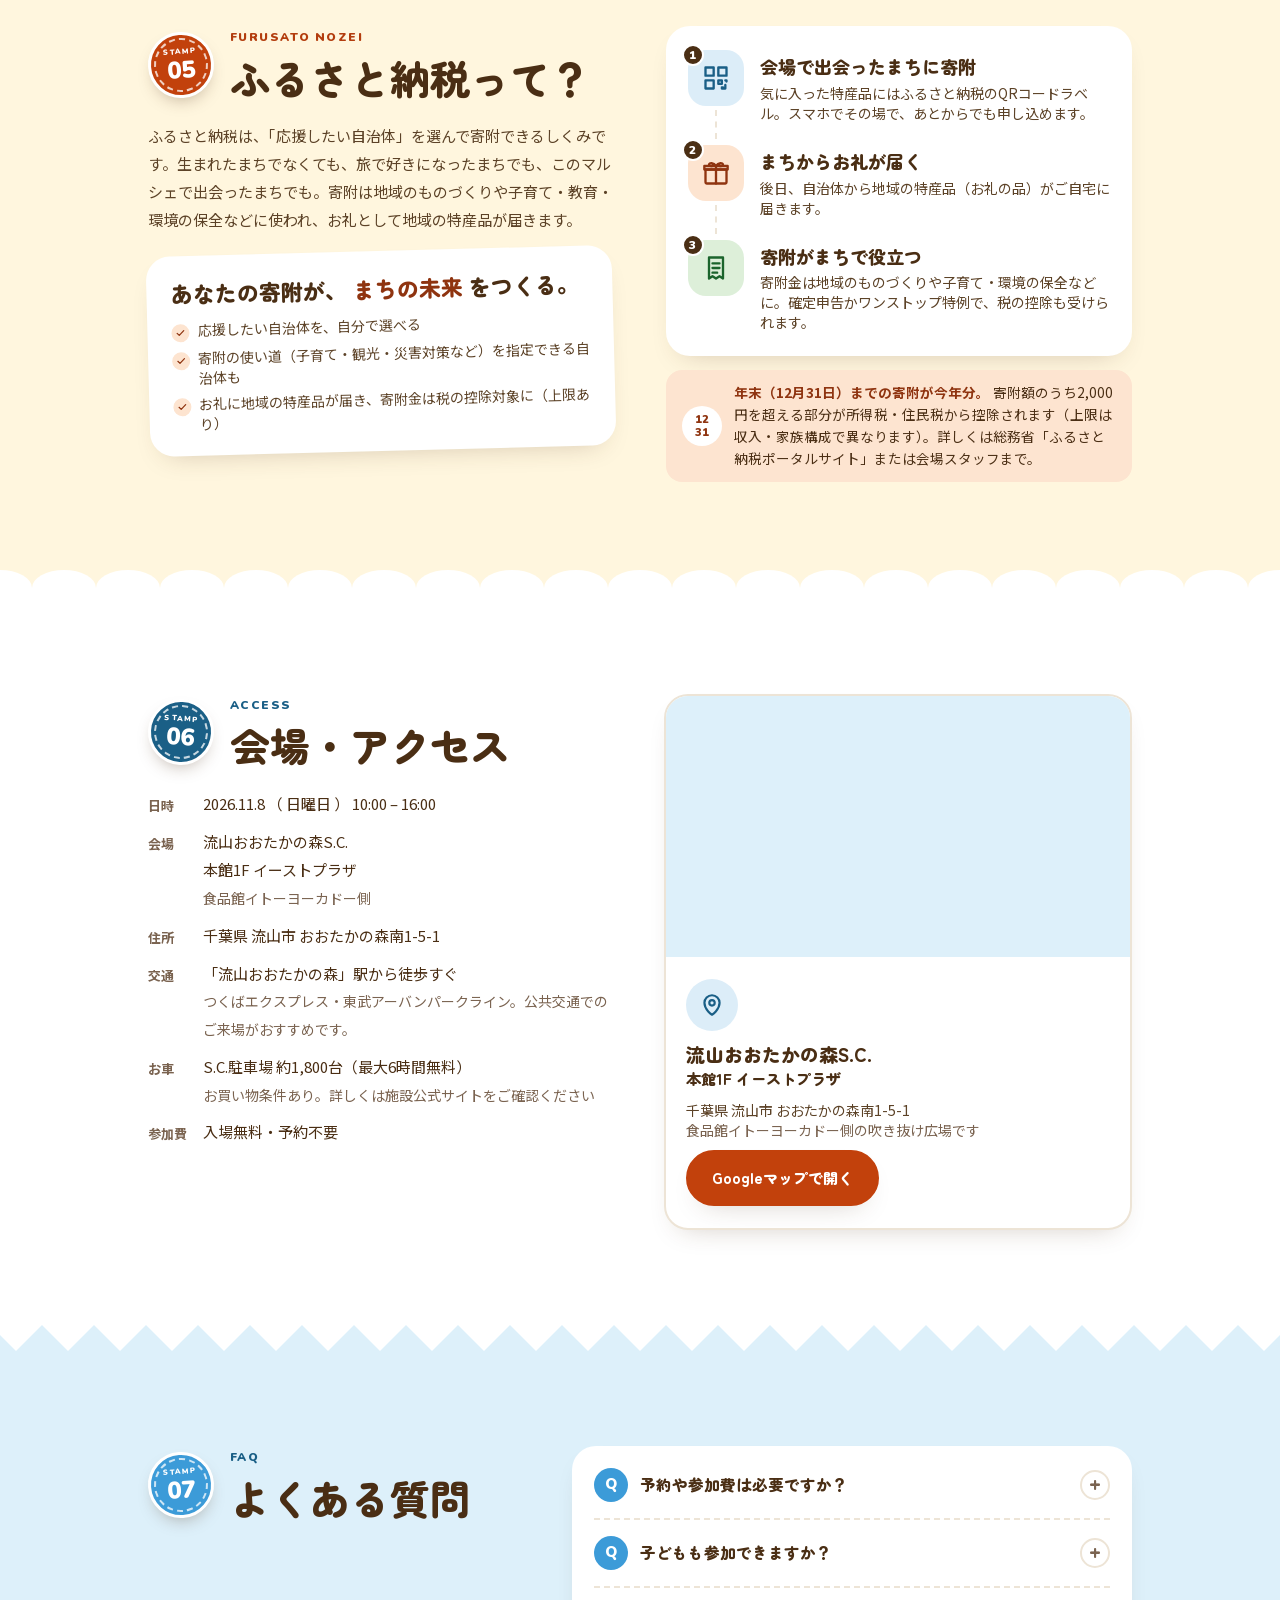
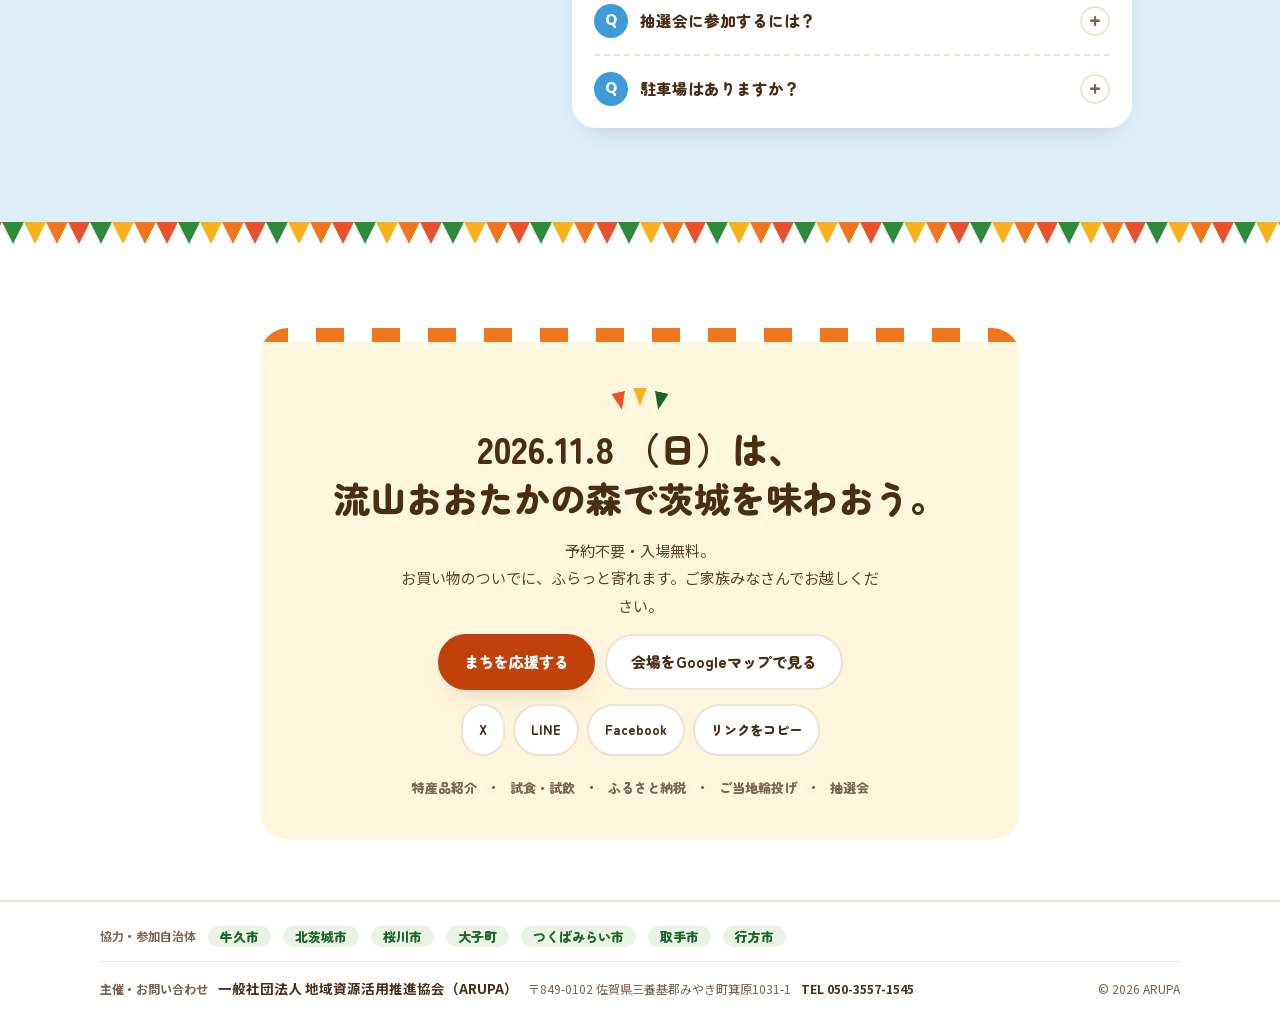
==== commit c6a4cffe: "大子町のカード画像をりんごに差し替え、観光を更新" ====
--- a/index.html
+++ b/index.html
@@ -357,16 +357,16 @@
       "@type": "GovernmentOrganization",
       "@id": "https://event.arupa.or.jp/#town-daigo",
       "name": "大子町",
-      "description": "奥久慈の里、お米とりんごのまち。産品はお米・りんごなど。観光は袋田の滝、奥久慈。",
+      "description": "奥久慈の里、お米とりんごのまち。産品はお米・りんごなど。観光は袋田の滝、永源寺、大子おやき学校。",
       "address": { "@type": "PostalAddress", "addressLocality": "大子町", "addressRegion": "茨城県", "addressCountry": "JP" },
       "url": "https://www.daigo-kanko.jp/",
       "sameAs": "https://www.furusato-tax.jp/product/detail/08364/7198618",
       "image": {
         "@type": "ImageObject",
         "url": "https://event.arupa.or.jp/images/towns/daigo.webp",
-        "width": 520,
-        "height": 323,
-        "caption": "大子町産の米、にじのきらめき"
+        "width": 1440,
+        "height": 810,
+        "caption": "大子町産のりんご"
       }
     },
     {
@@ -1197,7 +1197,7 @@
             <div class="reveal" style="transition-delay:280ms">
               <article class="relative grid grid-rows-[auto_1fr_auto] rounded-3xl bg-paper shadow-[0_14px_30px_-18px_rgb(74_46_20_/_0.3)] transition-[box-shadow,transform] duration-200" style="transform-style:preserve-3d">
                 <a href="https://www.rakuten.co.jp/f083640-daigo/" target="_blank" rel="noopener noreferrer" aria-label="大子町のふるさと納税" class="town-photo relative block aspect-video overflow-hidden rounded-t-3xl bg-paper no-underline">
-                  <img src="./images/towns/daigo.webp" alt="大子町産の米、にじのきらめき" width="520" height="323" class="absolute inset-0 size-full object-contain" decoding="async" loading="lazy">
+                  <img src="./images/towns/daigo.webp?v=2" alt="大子町産のりんご" width="1440" height="810" class="absolute inset-0 size-full object-contain" decoding="async" loading="lazy">
                   <span class="pointer-events-none absolute right-3 top-4 z-[2] grid size-10 place-items-center rounded-full bg-paper/90 text-ink shadow-[var(--shadow-card)]" aria-hidden="true">
                     <svg xmlns="http://www.w3.org/2000/svg" width="24" height="24" viewbox="0 0 24 24" fill="none" stroke="currentColor" stroke-width="2" stroke-linecap="round" stroke-linejoin="round" class="size-3.5" aria-hidden="true">
                       <path d="M15 3h6v6"></path>
@@ -1241,7 +1241,10 @@
                         袋田の滝
                       </span>
                       <span class="font-display text-sm font-black">
-                        奥久慈
+                        永源寺
+                      </span>
+                      <span class="font-display text-sm font-black">
+                        大子おやき学校
                       </span>
                     </dd>
                   </dl>
